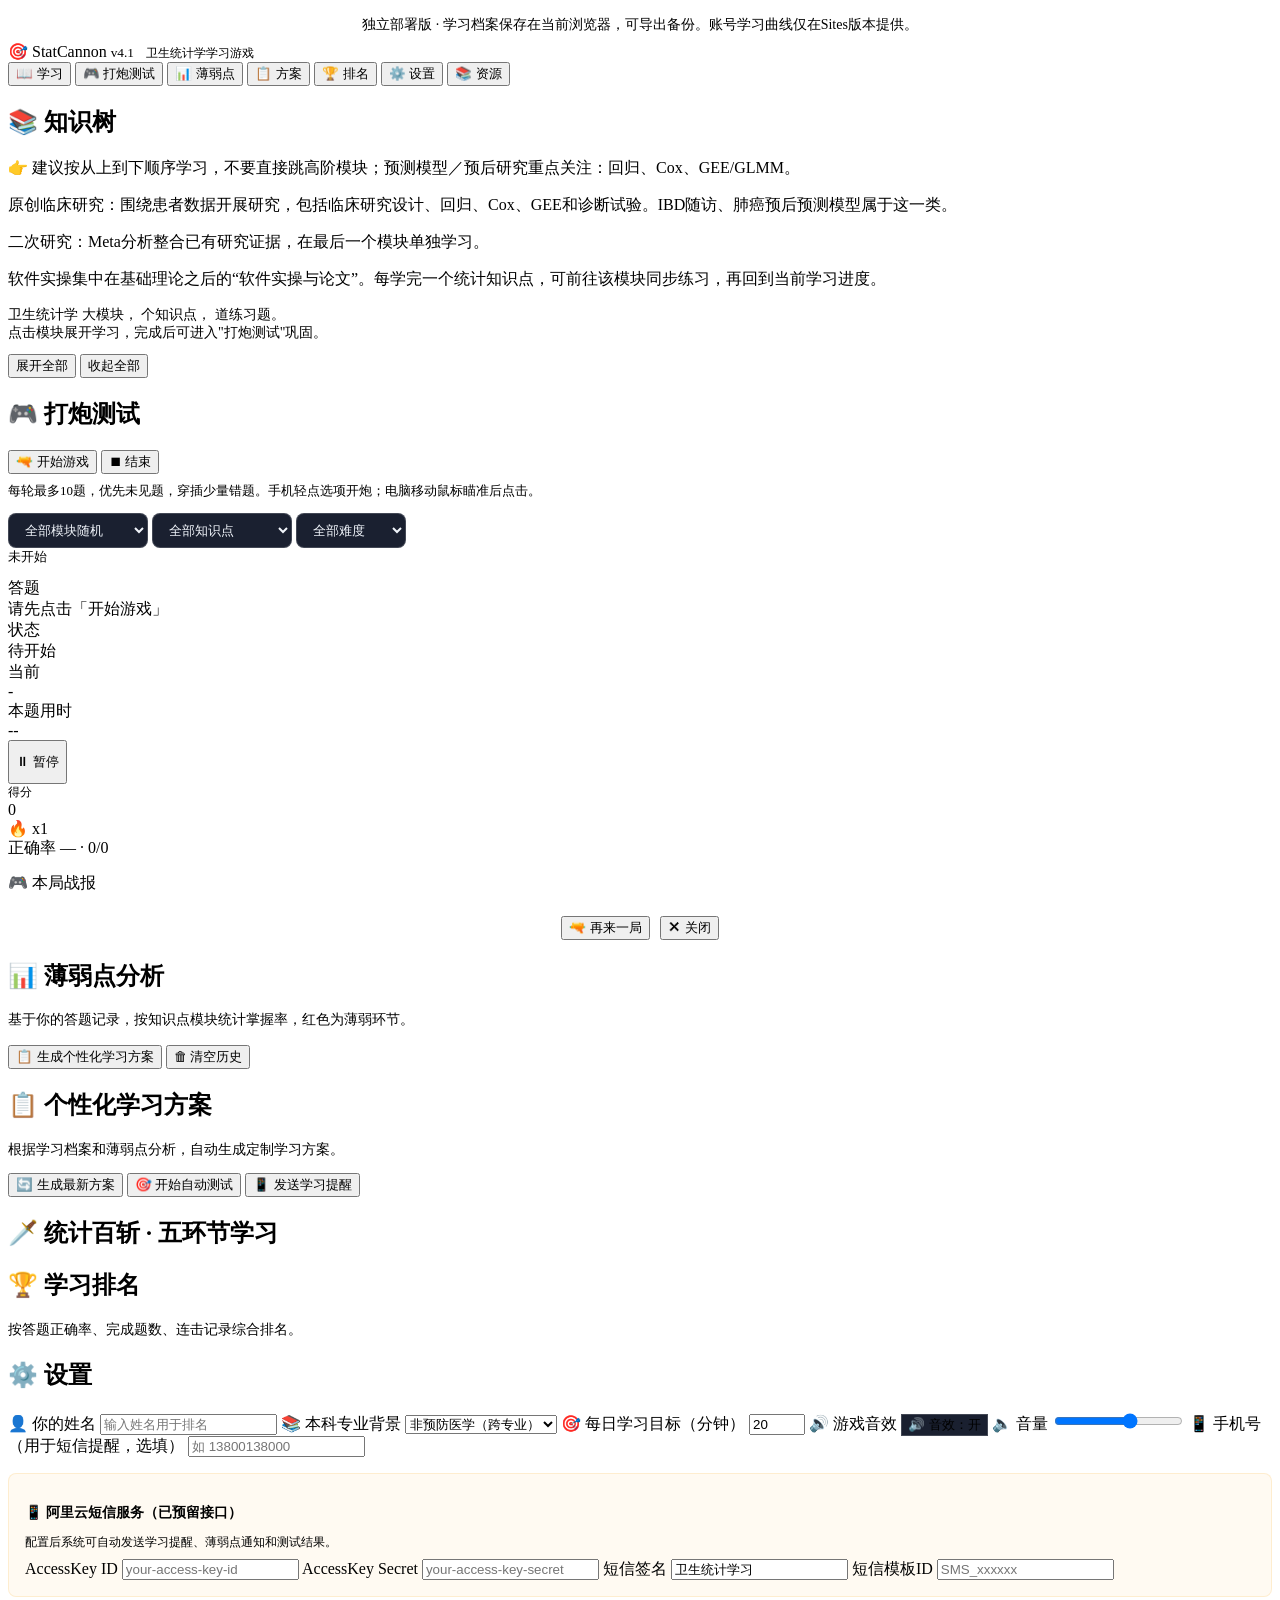
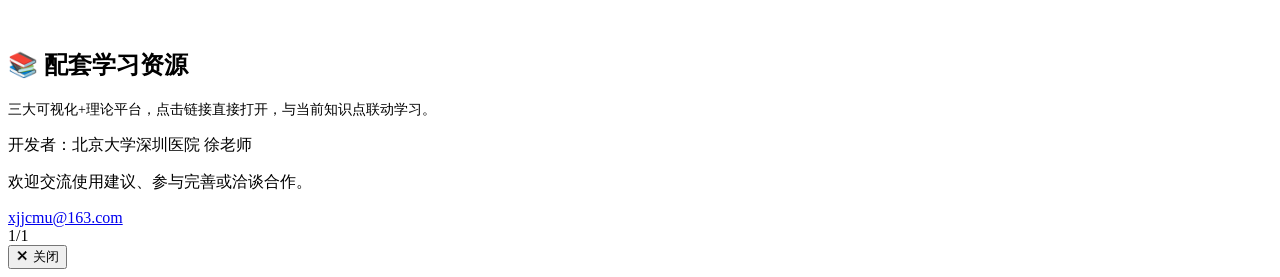
==== index.html @ 2beae31d "Add files via upload" ====
<!DOCTYPE html>
<html lang="zh-CN">
<head>
<meta charset="UTF-8">
<meta name="viewport" content="width=device-width, initial-scale=1.0, viewport-fit=cover">
<meta name="theme-color" content="#f1f5fa">
<meta name="description" content="StatCannon 统计大炮 — 卫生统计学学习游戏：打炮答题、统计百斩五环节学习、薄弱点分析、个性化学习方案">
<meta name="mobile-web-app-capable" content="yes">
<meta name="apple-mobile-web-app-capable" content="yes">
<meta name="apple-mobile-web-app-status-bar-style" content="default">
<meta name="apple-mobile-web-app-title" content="统计大炮">
<link rel="manifest" href="manifest.json">
<link rel="apple-touch-icon" href="icon-192.png">
<title>StatCannon 统计大炮 · 16学时研究生课堂</title>
<script src="knowledge.js"></script>
<script src="baizhan_data.js"></script>
<script src="baizhan_engine.js"></script>
<link rel="stylesheet" href="academy/legacy.css">
<link rel="stylesheet" href="academy/academy.css">
<link rel="stylesheet" href="academy/light.css">
<link rel="stylesheet" href="academy/textbook.css">
</head>
<body>
<div style="padding:8px 16px;text-align:center;font-size:14px">独立部署版 · 学习档案保存在当前浏览器，可导出备份。账号学习曲线仅在Sites版本提供。</div>

<!-- ===== 顶部导航 ===== -->
<div id="top-bar">
  <div class="logo">🎯 StatCannon <small>v4.1</small>
    <span style="font-size:12px;color:var(--dim);-webkit-text-fill-color:var(--dim);margin-left:8px">卫生统计学学习游戏</span>
  </div>
  <div id="top-nav">
    <button class="active" onclick="switchPage('learn')">📖 学习</button>
    <button onclick="switchPage('cannon')">🎮 打炮测试</button>
    <button onclick="switchPage('weakness')">📊 薄弱点</button>
    <button onclick="switchPage('plan')">📋 方案</button>
    <button onclick="switchPage('rank')">🏆 排名</button>
    <button onclick="switchPage('settings')">⚙️ 设置</button>
    <span id="review-badge" style="display:none;background:#ef4444;color:#fff;padding:2px 12px;border-radius:20px;font-size:12px;font-weight:700;cursor:pointer" onclick="startReviewMode()">📚 0</span>
    <button onclick="switchPage('resources')">📚 资源</button>
    
  </div>
</div>

<!-- ===== 主容器 ===== -->
<div id="main">

<!-- ==================== 学习页面 ==================== -->
<div id="page-learn" class="page active">
  <div class="card">
    <h2>📚 知识树</h2>
    <div class="learning-guide">
      <p>👉 建议按从上到下顺序学习，不要直接跳高阶模块；预测模型／预后研究重点关注：回归、Cox、GEE/GLMM。</p>
      <p>原创临床研究：围绕患者数据开展研究，包括临床研究设计、回归、Cox、GEE和诊断试验。IBD随访、肺癌预后预测模型属于这一类。</p>
      <p>二次研究：Meta分析整合已有研究证据，在最后一个模块单独学习。</p>
      <p>软件实操集中在基础理论之后的“软件实操与论文”。每学完一个统计知识点，可前往该模块同步练习，再回到当前学习进度。</p>
    </div>
    <p style="color:var(--dim);font-size:14px;margin-bottom:12px">
      卫生统计学 <strong id="total-modules"></strong> 大模块，<strong id="total-topics"></strong> 个知识点，<strong id="total-questions"></strong> 道练习题。<br><span id="question-bank-summary" style="font-size:14px"></span>
      点击模块展开学习，完成后可进入"打炮测试"巩固。
    </p>
    <div class="flex flex-wrap gap-4" style="margin-bottom:12px">
      <button class="btn btn-primary btn-sm" onclick="expandAllTopics()">展开全部</button>
      <button class="btn btn-dim btn-sm" onclick="collapseAllTopics()">收起全部</button>
      <span style="font-size:13px;color:var(--dim);margin-left:8px" id="overall-progress"></span>
    </div>
  </div>
  <div id="module-container" class="module-grid"></div>
</div>

<!-- ==================== 打炮测试页面 ==================== -->
<div id="page-cannon" class="page">
  <div class="card">
    <div class="flex" style="justify-content:space-between;flex-wrap:wrap;gap:8px">
      <h2>🎮 打炮测试</h2>
      <div class="flex gap-4">
        <button class="btn btn-success btn-sm" onclick="startCannonGame()">🔫 开始游戏</button>
        <button class="btn btn-dim btn-sm" onclick="endCannonGame()">⏹ 结束</button>
      </div>
    </div>
    <p style="color:var(--dim);font-size:13px;margin-top:8px">
      每轮最多10题，优先未见题，穿插少量错题。手机轻点选项开炮；电脑移动鼠标瞄准后点击。
    </p>
    <div id="cannon-controls" class="flex flex-wrap gap-4" style="margin:12px 0">
      <select id="cannon-module-select" style="background:#1a2030;border:1px solid rgba(255,255,255,0.18);border-radius:8px;padding:8px 12px;color:#f1f5fb;font-size:13px;flex:1;min-width:140px">
        <option value="all">全部模块随机</option>
      </select>
      <select id="cannon-topic-select" style="background:#1a2030;border:1px solid rgba(255,255,255,0.18);border-radius:8px;padding:8px 12px;color:#f1f5fb;font-size:13px;flex:1;min-width:140px">
        <option value="all">全部知识点</option>
      </select>
      <select id="cannon-difficulty" style="background:#1a2030;border:1px solid rgba(255,255,255,0.18);border-radius:8px;padding:8px 12px;color:#f1f5fb;font-size:13px;flex:1;min-width:110px">
        <option value="all">全部难度</option>
        <option value="weak">仅薄弱点</option>
      </select>
      <span id="game-remaining" style="font-size:13px;color:var(--dim);display:flex;align-items:center">未开始</span>
    </div>
  </div>

  <!-- 题目显示区：显眼位置，大字加粗 -->
  <div id="cannon-question">
    <div class="cq-tag" id="cq-tag">答题</div>
    <div class="cq-text" id="cq-text">请先点击「开始游戏」</div>
    <div class="cq-progress" id="cq-progress"></div>
  </div>

  <!-- 打炮场景 -->
  <div id="cannon-scene">
    <div class="ground"></div>
    <div class="ground-line"></div>
    <div class="haze"></div>
    <!-- 写实大炮（CSS 拼装） -->
    <div id="cannon-wrapper">
      <div id="cannon-barrel"></div>
      <div id="cannon-body"></div>
      <div id="cannon-wheel"></div>
    </div>
    <div id="cannon-muzzle-flash"></div>
    <div id="game-hud">
      <div class="info-item"><span class="label">状态</span><br><span class="val" id="hud-status">待开始</span></div>
      <div class="info-item"><span class="label">当前</span><br><span class="val" id="hud-current">-</span></div>
      <div class="info-item"><span class="label">本题用时</span><br><span class="val" id="qtimer">--</span></div>
      <button class="btn btn-dim btn-sm" id="pause-btn" onclick="togglePause()" style="height:44px">⏸ 暂停</button>
    </div>
    <div id="game-score">
      <div style="font-size:12px;color:var(--dim)">得分</div>
      <div class="score-num" id="score-display">0</div>
      <div class="combo" id="combo-display">🔥 x1</div>
      <div id="live-accuracy" aria-live="polite">正确率 — · 0/0</div>
    </div>
    <!-- 候选项动态生成 -->
    <div id="cannon-options"></div>
    <!-- 瞄准辅助线（从炮口指向鼠标） -->
    <div id="cannon-aim-line"></div>
    <!-- 答题结果 -->
    <div id="cannon-result">
      <div class="cr-head" id="cr-head"></div>
      <div class="cr-pts" id="cr-pts"></div>
      <div class="cr-explain" id="cr-explain"></div>
      <a id="cr-learn-link" class="btn btn-dim" hidden style="margin-top:12px" href="#legacy-learn">知识树</a>
      <div style="margin-top:14px">
        <button class="btn btn-primary" id="cr-next-btn" style="display:none">下一题 →</button>
      </div>
    </div>
    <!-- 本局战报 -->
    <div id="game-summary">
      <div class="gs-box">
        <div class="gs-title" id="gs-title">🎮 本局战报</div>
        <div class="gs-stats" id="gs-stats"></div>
        <div class="gs-badges" id="gs-badges"></div>
        <div style="margin-top:22px;display:flex;gap:10px;justify-content:center;flex-wrap:wrap">
          <button class="btn btn-primary" onclick="startCannonGame()">🔫 再来一局</button>
          <button class="btn btn-dim" onclick="closeGameSummary()">✕ 关闭</button>
        </div>
      </div>
    </div>
  </div>
</div>

<!-- ==================== 薄弱点页面 ==================== -->
<div id="page-weakness" class="page">
  <div class="card">
    <h2>📊 薄弱点分析</h2>
    <p style="color:var(--dim);font-size:14px">基于你的答题记录，按知识点模块统计掌握率，红色为薄弱环节。</p>
    <div id="weakness-chart"></div>
    <div style="margin-top:16px">
      <button class="btn btn-primary btn-sm" onclick="generateWeaknessPlan()">📋 生成个性化学习方案</button>
      <button class="btn btn-dim btn-sm" onclick="clearHistory()">🗑 清空历史</button>
    </div>
  </div>
  <div id="plan-output" style="display:none"></div>
</div>

<!-- ==================== 学习方案页面 ==================== -->
<div id="page-plan" class="page">
  <div class="card">
    <h2>📋 个性化学习方案</h2>
    <p style="color:var(--dim);font-size:14px">根据学习档案和薄弱点分析，自动生成定制学习方案。</p>
    <div id="plan-actions" class="flex flex-wrap gap-4" style="margin:12px 0">
      <button class="btn btn-primary" onclick="generateFullPlan()">🔄 生成最新方案</button>
      <button class="btn btn-success" onclick="startAutoTest()">🎯 开始自动测试</button>
      <button class="btn btn-dim" onclick="sendSMSReminder()">📱 发送学习提醒</button>
    </div>
    <div id="plan-output-full"></div>
  </div>
</div>

<!-- ==================== 统计百斩·5环节学习页面 ==================== -->
<div id="page-study" class="page">
  <div class="card">
    <div class="flex" style="justify-content:space-between;align-items:center;margin-bottom:12px">
      <h2>🗡️ 统计百斩 · 五环节学习</h2>
      <span style="font-size:12px;color:var(--dim)" id="study-tag"></span>
    </div>
    <div id="study-content"></div>
  </div>
</div>

<!-- ==================== 排名页面 ==================== -->
<div id="page-rank" class="page">
  <div class="card">
    <h2>🏆 学习排名</h2>
    <p style="color:var(--dim);font-size:14px">按答题正确率、完成题数、连击记录综合排名。</p>
    <div id="rank-content"></div>
  </div>
</div>

<!-- ==================== 设置页面 ==================== -->
<div id="page-settings" class="page">
  <div class="card">
    <h2>⚙️ 设置</h2>
    <div id="settings-form">
      <label>👤 你的姓名</label>
      <input type="text" id="set-name" placeholder="输入姓名用于排名" onchange="saveSettings()">
      <label>📚 本科专业背景</label>
      <select id="set-major" onchange="saveSettings()">
        <option value="non-medical">非预防医学（跨专业）</option>
        <option value="preventive">预防医学/公卫</option>
        <option value="clinical">临床医学</option>
        <option value="other">其他</option>
      </select>
      <label>🎯 每日学习目标（分钟）</label>
      <input type="number" id="set-daily" value="20" min="5" max="120" onchange="saveSettings()">
      <label>🔊 游戏音效</label>
      <button type="button" id="set-sfx-toggle" class="btn"
        style="width:auto;justify-content:flex-start;background:#1a2030;border:1px solid rgba(255,255,255,0.18);color:var(--text)"
        onclick="toggleSfxSetting()">🔊 音效：开</button>
      <label style="margin-top:12px">🔈 音量</label>
      <input type="range" id="set-sfx-volume" min="0" max="100" value="60" oninput="onSfxVolumeInput(this.value)">
      <label>📱 手机号（用于短信提醒，选填）</label>
      <input type="text" id="set-phone" placeholder="如 13800138000" onchange="saveSettings()">
      <div style="margin-top:16px;padding:16px;background:rgba(245,158,11,0.05);border-radius:8px;border:1px solid rgba(245,158,11,0.15)">
        <h3 style="font-size:14px;margin-bottom:8px;color:var(--accent)">📱 阿里云短信服务（已预留接口）</h3>
        <p style="font-size:12px;color:var(--dim);margin-bottom:8px">配置后系统可自动发送学习提醒、薄弱点通知和测试结果。</p>
        <label>AccessKey ID</label>
        <input type="text" id="set-sms-key" placeholder="your-access-key-id" onchange="saveSettings()">
        <label>AccessKey Secret</label>
        <input type="password" id="set-sms-secret" placeholder="your-access-key-secret" onchange="saveSettings()">
        <label>短信签名</label>
        <input type="text" id="set-sms-sign" value="卫生统计学习" onchange="saveSettings()">
        <label>短信模板ID</label>
        <input type="text" id="set-sms-template" placeholder="SMS_xxxxxx" onchange="saveSettings()">
      </div>
    </div>
  </div>
</div>

<!-- ==================== 资源页面（新增） ==================== -->
<div id="page-progress" class="page" style="padding:16px;max-width:1200px;width:100%;margin:auto"></div>
<div id="page-resources" class="page">
  <div class="card">
    <h2>📚 配套学习资源</h2>
    <p style="color:var(--dim);font-size:14px">三大可视化+理论平台，点击链接直接打开，与当前知识点联动学习。</p>
  </div>
  <div id="resources-container"></div>
</div>

</div>

<footer id="developer-footer">
  <p>开发者：北京大学深圳医院 徐老师</p>
  <p>欢迎交流使用建议、参与完善或洽谈合作。</p>
  <a href="mailto:xjjcmu@163.com">xjjcmu@163.com</a>
</footer>

<!-- ===== 题目弹窗（知识点测试/自动测试用） ===== -->
<div id="question-overlay">
  <div id="question-box">
    <div class="q-header">
      <span id="q-module-label"></span>
      <span id="q-progress" style="color:var(--dim)">1/1</span>
    </div>
    <div class="q-text" id="q-text"></div>
    <div class="q-options" id="q-options"></div>
    <div class="q-explain" id="q-explain"></div>
    <div class="q-nav">
      <button class="btn btn-dim" onclick="closeQuestion()">✕ 关闭</button>
      <button class="btn btn-primary" id="q-next-btn" style="display:none">下一题 →</button>
    </div>
  </div>
</div>

<script src="academy/extend.js"></script>
<script src="academy/question-bank.js"></script>
<script src="academy/practice-queue.js"></script>
<script src="academy/option-feedback-data.js"></script>
<script src="academy/option-feedback.js"></script>
<script src="academy/legacy.js"></script>
<script src="academy/content.js"></script>
<script src="academy/curriculum.js"></script>
<script src="academy/core.js"></script>

<script src="academy/textbook-engine.js"></script>
<script src="academy/textbook-ui.js"></script>
<script src="academy/app.js"></script>
<script src="academy/learning-loop.js"></script>
</body>
</html>
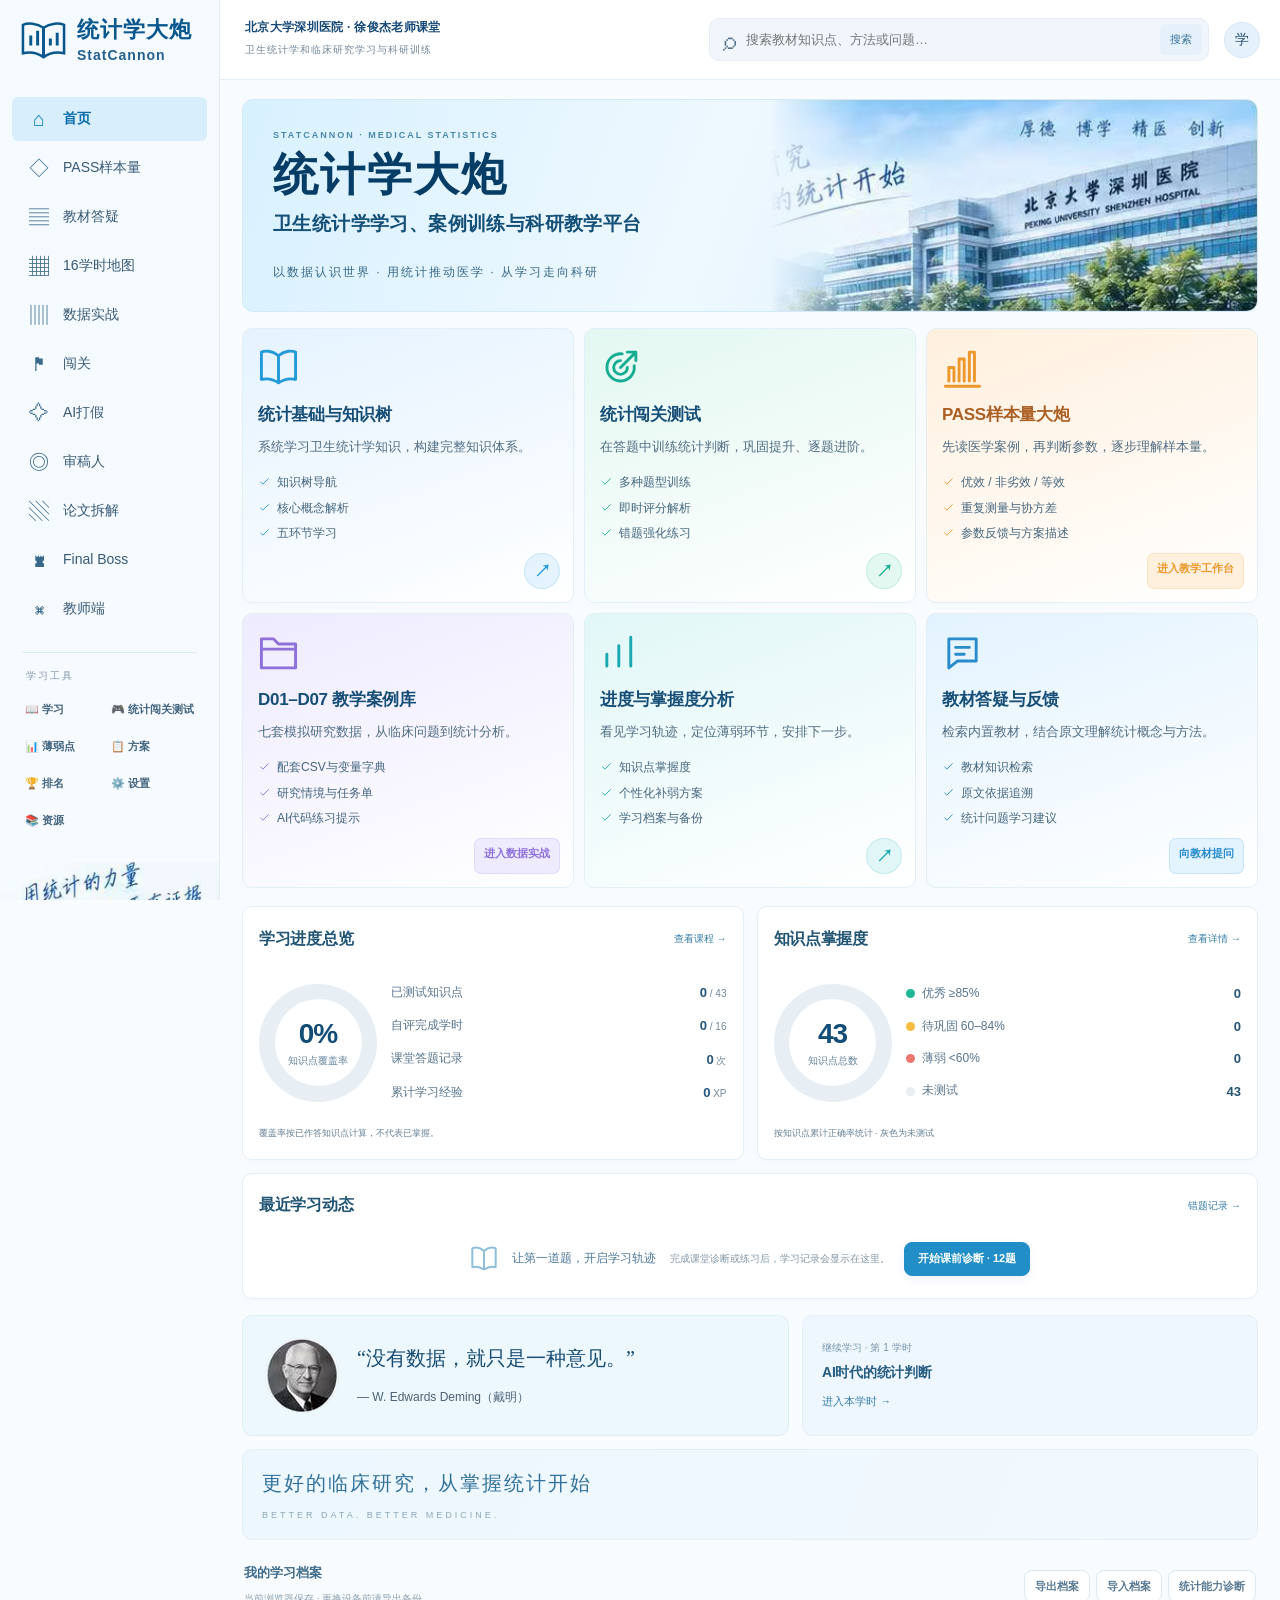
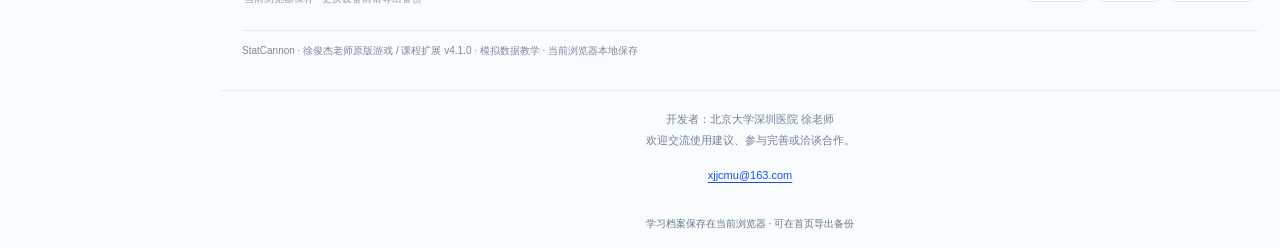
==== commit f4986f47: "Add case-driven PASS sample-size teaching with validated planning calculations" ====
--- a/index.html
+++ b/index.html
@@ -1,296 +1,301 @@
-<!DOCTYPE html>
-<html lang="zh-CN">
-<head>
-<meta charset="UTF-8">
-<meta name="viewport" content="width=device-width, initial-scale=1.0, viewport-fit=cover">
-<meta name="theme-color" content="#f1f5fa">
-<meta name="description" content="StatCannon 统计大炮 — 卫生统计学学习游戏：打炮答题、统计百斩五环节学习、薄弱点分析、个性化学习方案">
-<meta name="mobile-web-app-capable" content="yes">
-<meta name="apple-mobile-web-app-capable" content="yes">
-<meta name="apple-mobile-web-app-status-bar-style" content="default">
-<meta name="apple-mobile-web-app-title" content="统计大炮">
-<link rel="manifest" href="manifest.json">
-<link rel="apple-touch-icon" href="icon-192.png">
-<title>StatCannon 统计大炮 · 16学时研究生课堂</title>
-<script src="knowledge.js"></script>
-<script src="baizhan_data.js"></script>
-<script src="baizhan_engine.js"></script>
-<link rel="stylesheet" href="academy/legacy.css">
-<link rel="stylesheet" href="academy/academy.css">
-<link rel="stylesheet" href="academy/light.css">
-<link rel="stylesheet" href="academy/textbook.css">
-</head>
-<body>
-<div style="padding:8px 16px;text-align:center;font-size:14px">独立部署版 · 学习档案保存在当前浏览器，可导出备份。账号学习曲线仅在Sites版本提供。</div>
-
-<!-- ===== 顶部导航 ===== -->
-<div id="top-bar">
-  <div class="logo">🎯 StatCannon <small>v4.1</small>
-    <span style="font-size:12px;color:var(--dim);-webkit-text-fill-color:var(--dim);margin-left:8px">卫生统计学学习游戏</span>
-  </div>
-  <div id="top-nav">
-    <button class="active" onclick="switchPage('learn')">📖 学习</button>
-    <button onclick="switchPage('cannon')">🎮 打炮测试</button>
-    <button onclick="switchPage('weakness')">📊 薄弱点</button>
-    <button onclick="switchPage('plan')">📋 方案</button>
-    <button onclick="switchPage('rank')">🏆 排名</button>
-    <button onclick="switchPage('settings')">⚙️ 设置</button>
-    <span id="review-badge" style="display:none;background:#ef4444;color:#fff;padding:2px 12px;border-radius:20px;font-size:12px;font-weight:700;cursor:pointer" onclick="startReviewMode()">📚 0</span>
-    <button onclick="switchPage('resources')">📚 资源</button>
-    
-  </div>
-</div>
-
-<!-- ===== 主容器 ===== -->
-<div id="main">
-
-<!-- ==================== 学习页面 ==================== -->
-<div id="page-learn" class="page active">
-  <div class="card">
-    <h2>📚 知识树</h2>
-    <div class="learning-guide">
-      <p>👉 建议按从上到下顺序学习，不要直接跳高阶模块；预测模型／预后研究重点关注：回归、Cox、GEE/GLMM。</p>
-      <p>原创临床研究：围绕患者数据开展研究，包括临床研究设计、回归、Cox、GEE和诊断试验。IBD随访、肺癌预后预测模型属于这一类。</p>
-      <p>二次研究：Meta分析整合已有研究证据，在最后一个模块单独学习。</p>
-      <p>软件实操集中在基础理论之后的“软件实操与论文”。每学完一个统计知识点，可前往该模块同步练习，再回到当前学习进度。</p>
-    </div>
-    <p style="color:var(--dim);font-size:14px;margin-bottom:12px">
-      卫生统计学 <strong id="total-modules"></strong> 大模块，<strong id="total-topics"></strong> 个知识点，<strong id="total-questions"></strong> 道练习题。<br><span id="question-bank-summary" style="font-size:14px"></span>
-      点击模块展开学习，完成后可进入"打炮测试"巩固。
-    </p>
-    <div class="flex flex-wrap gap-4" style="margin-bottom:12px">
-      <button class="btn btn-primary btn-sm" onclick="expandAllTopics()">展开全部</button>
-      <button class="btn btn-dim btn-sm" onclick="collapseAllTopics()">收起全部</button>
-      <span style="font-size:13px;color:var(--dim);margin-left:8px" id="overall-progress"></span>
-    </div>
-  </div>
-  <div id="module-container" class="module-grid"></div>
-</div>
-
-<!-- ==================== 打炮测试页面 ==================== -->
-<div id="page-cannon" class="page">
-  <div class="card">
-    <div class="flex" style="justify-content:space-between;flex-wrap:wrap;gap:8px">
-      <h2>🎮 打炮测试</h2>
-      <div class="flex gap-4">
-        <button class="btn btn-success btn-sm" onclick="startCannonGame()">🔫 开始游戏</button>
-        <button class="btn btn-dim btn-sm" onclick="endCannonGame()">⏹ 结束</button>
-      </div>
-    </div>
-    <p style="color:var(--dim);font-size:13px;margin-top:8px">
-      每轮最多10题，优先未见题，穿插少量错题。手机轻点选项开炮；电脑移动鼠标瞄准后点击。
-    </p>
-    <div id="cannon-controls" class="flex flex-wrap gap-4" style="margin:12px 0">
-      <select id="cannon-module-select" style="background:#1a2030;border:1px solid rgba(255,255,255,0.18);border-radius:8px;padding:8px 12px;color:#f1f5fb;font-size:13px;flex:1;min-width:140px">
-        <option value="all">全部模块随机</option>
-      </select>
-      <select id="cannon-topic-select" style="background:#1a2030;border:1px solid rgba(255,255,255,0.18);border-radius:8px;padding:8px 12px;color:#f1f5fb;font-size:13px;flex:1;min-width:140px">
-        <option value="all">全部知识点</option>
-      </select>
-      <select id="cannon-difficulty" style="background:#1a2030;border:1px solid rgba(255,255,255,0.18);border-radius:8px;padding:8px 12px;color:#f1f5fb;font-size:13px;flex:1;min-width:110px">
-        <option value="all">全部难度</option>
-        <option value="weak">仅薄弱点</option>
-      </select>
-      <span id="game-remaining" style="font-size:13px;color:var(--dim);display:flex;align-items:center">未开始</span>
-    </div>
-  </div>
-
-  <!-- 题目显示区：显眼位置，大字加粗 -->
-  <div id="cannon-question">
-    <div class="cq-tag" id="cq-tag">答题</div>
-    <div class="cq-text" id="cq-text">请先点击「开始游戏」</div>
-    <div class="cq-progress" id="cq-progress"></div>
-  </div>
-
-  <!-- 打炮场景 -->
-  <div id="cannon-scene">
-    <div class="ground"></div>
-    <div class="ground-line"></div>
-    <div class="haze"></div>
-    <!-- 写实大炮（CSS 拼装） -->
-    <div id="cannon-wrapper">
-      <div id="cannon-barrel"></div>
-      <div id="cannon-body"></div>
-      <div id="cannon-wheel"></div>
-    </div>
-    <div id="cannon-muzzle-flash"></div>
-    <div id="game-hud">
-      <div class="info-item"><span class="label">状态</span><br><span class="val" id="hud-status">待开始</span></div>
-      <div class="info-item"><span class="label">当前</span><br><span class="val" id="hud-current">-</span></div>
-      <div class="info-item"><span class="label">本题用时</span><br><span class="val" id="qtimer">--</span></div>
-      <button class="btn btn-dim btn-sm" id="pause-btn" onclick="togglePause()" style="height:44px">⏸ 暂停</button>
-    </div>
-    <div id="game-score">
-      <div style="font-size:12px;color:var(--dim)">得分</div>
-      <div class="score-num" id="score-display">0</div>
-      <div class="combo" id="combo-display">🔥 x1</div>
-      <div id="live-accuracy" aria-live="polite">正确率 — · 0/0</div>
-    </div>
-    <!-- 候选项动态生成 -->
-    <div id="cannon-options"></div>
-    <!-- 瞄准辅助线（从炮口指向鼠标） -->
-    <div id="cannon-aim-line"></div>
-    <!-- 答题结果 -->
-    <div id="cannon-result">
-      <div class="cr-head" id="cr-head"></div>
-      <div class="cr-pts" id="cr-pts"></div>
-      <div class="cr-explain" id="cr-explain"></div>
-      <a id="cr-learn-link" class="btn btn-dim" hidden style="margin-top:12px" href="#legacy-learn">知识树</a>
-      <div style="margin-top:14px">
-        <button class="btn btn-primary" id="cr-next-btn" style="display:none">下一题 →</button>
-      </div>
-    </div>
-    <!-- 本局战报 -->
-    <div id="game-summary">
-      <div class="gs-box">
-        <div class="gs-title" id="gs-title">🎮 本局战报</div>
-        <div class="gs-stats" id="gs-stats"></div>
-        <div class="gs-badges" id="gs-badges"></div>
-        <div style="margin-top:22px;display:flex;gap:10px;justify-content:center;flex-wrap:wrap">
-          <button class="btn btn-primary" onclick="startCannonGame()">🔫 再来一局</button>
-          <button class="btn btn-dim" onclick="closeGameSummary()">✕ 关闭</button>
-        </div>
-      </div>
-    </div>
-  </div>
-</div>
-
-<!-- ==================== 薄弱点页面 ==================== -->
-<div id="page-weakness" class="page">
-  <div class="card">
-    <h2>📊 薄弱点分析</h2>
-    <p style="color:var(--dim);font-size:14px">基于你的答题记录，按知识点模块统计掌握率，红色为薄弱环节。</p>
-    <div id="weakness-chart"></div>
-    <div style="margin-top:16px">
-      <button class="btn btn-primary btn-sm" onclick="generateWeaknessPlan()">📋 生成个性化学习方案</button>
-      <button class="btn btn-dim btn-sm" onclick="clearHistory()">🗑 清空历史</button>
-    </div>
-  </div>
-  <div id="plan-output" style="display:none"></div>
-</div>
-
-<!-- ==================== 学习方案页面 ==================== -->
-<div id="page-plan" class="page">
-  <div class="card">
-    <h2>📋 个性化学习方案</h2>
-    <p style="color:var(--dim);font-size:14px">根据学习档案和薄弱点分析，自动生成定制学习方案。</p>
-    <div id="plan-actions" class="flex flex-wrap gap-4" style="margin:12px 0">
-      <button class="btn btn-primary" onclick="generateFullPlan()">🔄 生成最新方案</button>
-      <button class="btn btn-success" onclick="startAutoTest()">🎯 开始自动测试</button>
-      <button class="btn btn-dim" onclick="sendSMSReminder()">📱 发送学习提醒</button>
-    </div>
-    <div id="plan-output-full"></div>
-  </div>
-</div>
-
-<!-- ==================== 统计百斩·5环节学习页面 ==================== -->
-<div id="page-study" class="page">
-  <div class="card">
-    <div class="flex" style="justify-content:space-between;align-items:center;margin-bottom:12px">
-      <h2>🗡️ 统计百斩 · 五环节学习</h2>
-      <span style="font-size:12px;color:var(--dim)" id="study-tag"></span>
-    </div>
-    <div id="study-content"></div>
-  </div>
-</div>
-
-<!-- ==================== 排名页面 ==================== -->
-<div id="page-rank" class="page">
-  <div class="card">
-    <h2>🏆 学习排名</h2>
-    <p style="color:var(--dim);font-size:14px">按答题正确率、完成题数、连击记录综合排名。</p>
-    <div id="rank-content"></div>
-  </div>
-</div>
-
-<!-- ==================== 设置页面 ==================== -->
-<div id="page-settings" class="page">
-  <div class="card">
-    <h2>⚙️ 设置</h2>
-    <div id="settings-form">
-      <label>👤 你的姓名</label>
-      <input type="text" id="set-name" placeholder="输入姓名用于排名" onchange="saveSettings()">
-      <label>📚 本科专业背景</label>
-      <select id="set-major" onchange="saveSettings()">
-        <option value="non-medical">非预防医学（跨专业）</option>
-        <option value="preventive">预防医学/公卫</option>
-        <option value="clinical">临床医学</option>
-        <option value="other">其他</option>
-      </select>
-      <label>🎯 每日学习目标（分钟）</label>
-      <input type="number" id="set-daily" value="20" min="5" max="120" onchange="saveSettings()">
-      <label>🔊 游戏音效</label>
-      <button type="button" id="set-sfx-toggle" class="btn"
-        style="width:auto;justify-content:flex-start;background:#1a2030;border:1px solid rgba(255,255,255,0.18);color:var(--text)"
-        onclick="toggleSfxSetting()">🔊 音效：开</button>
-      <label style="margin-top:12px">🔈 音量</label>
-      <input type="range" id="set-sfx-volume" min="0" max="100" value="60" oninput="onSfxVolumeInput(this.value)">
-      <label>📱 手机号（用于短信提醒，选填）</label>
-      <input type="text" id="set-phone" placeholder="如 13800138000" onchange="saveSettings()">
-      <div style="margin-top:16px;padding:16px;background:rgba(245,158,11,0.05);border-radius:8px;border:1px solid rgba(245,158,11,0.15)">
-        <h3 style="font-size:14px;margin-bottom:8px;color:var(--accent)">📱 阿里云短信服务（已预留接口）</h3>
-        <p style="font-size:12px;color:var(--dim);margin-bottom:8px">配置后系统可自动发送学习提醒、薄弱点通知和测试结果。</p>
-        <label>AccessKey ID</label>
-        <input type="text" id="set-sms-key" placeholder="your-access-key-id" onchange="saveSettings()">
-        <label>AccessKey Secret</label>
-        <input type="password" id="set-sms-secret" placeholder="your-access-key-secret" onchange="saveSettings()">
-        <label>短信签名</label>
-        <input type="text" id="set-sms-sign" value="卫生统计学习" onchange="saveSettings()">
-        <label>短信模板ID</label>
-        <input type="text" id="set-sms-template" placeholder="SMS_xxxxxx" onchange="saveSettings()">
-      </div>
-    </div>
-  </div>
-</div>
-
-<!-- ==================== 资源页面（新增） ==================== -->
-<div id="page-progress" class="page" style="padding:16px;max-width:1200px;width:100%;margin:auto"></div>
-<div id="page-resources" class="page">
-  <div class="card">
-    <h2>📚 配套学习资源</h2>
-    <p style="color:var(--dim);font-size:14px">三大可视化+理论平台，点击链接直接打开，与当前知识点联动学习。</p>
-  </div>
-  <div id="resources-container"></div>
-</div>
-
-</div>
-
-<footer id="developer-footer">
-  <p>开发者：北京大学深圳医院 徐老师</p>
-  <p>欢迎交流使用建议、参与完善或洽谈合作。</p>
-  <a href="mailto:xjjcmu@163.com">xjjcmu@163.com</a>
-</footer>
-
-<!-- ===== 题目弹窗（知识点测试/自动测试用） ===== -->
-<div id="question-overlay">
-  <div id="question-box">
-    <div class="q-header">
-      <span id="q-module-label"></span>
-      <span id="q-progress" style="color:var(--dim)">1/1</span>
-    </div>
-    <div class="q-text" id="q-text"></div>
-    <div class="q-options" id="q-options"></div>
-    <div class="q-explain" id="q-explain"></div>
-    <div class="q-nav">
-      <button class="btn btn-dim" onclick="closeQuestion()">✕ 关闭</button>
-      <button class="btn btn-primary" id="q-next-btn" style="display:none">下一题 →</button>
-    </div>
-  </div>
-</div>
-
-<script src="academy/extend.js"></script>
-<script src="academy/question-bank.js"></script>
-<script src="academy/practice-queue.js"></script>
-<script src="academy/option-feedback-data.js"></script>
-<script src="academy/option-feedback.js"></script>
-<script src="academy/legacy.js"></script>
-<script src="academy/content.js"></script>
-<script src="academy/curriculum.js"></script>
-<script src="academy/core.js"></script>
-
-<script src="academy/textbook-engine.js"></script>
-<script src="academy/textbook-ui.js"></script>
-<script src="academy/app.js"></script>
-<script src="academy/learning-loop.js"></script>
-</body>
+<!DOCTYPE html>
+<html lang="zh-CN">
+<head>
+<meta charset="UTF-8">
+<meta name="viewport" content="width=device-width, initial-scale=1.0, viewport-fit=cover">
+<meta name="theme-color" content="#f2f9fd">
+<meta name="description" content="StatCannon 统计大炮 — 卫生统计学学习游戏：闯关答题、统计百斩五环节学习、薄弱点分析、个性化学习方案">
+<meta name="mobile-web-app-capable" content="yes">
+<meta name="apple-mobile-web-app-capable" content="yes">
+<meta name="apple-mobile-web-app-status-bar-style" content="default">
+<meta name="apple-mobile-web-app-title" content="统计大炮">
+<link rel="manifest" href="manifest.json">
+<link rel="apple-touch-icon" href="icon-192.png">
+<title>StatCannon 统计大炮 · 16学时研究生课堂</title>
+<script src="knowledge.js"></script>
+<script src="baizhan_data.js"></script>
+<script src="baizhan_engine.js"></script>
+<link rel="stylesheet" href="academy/legacy.css">
+<link rel="stylesheet" href="academy/academy.css">
+<link rel="stylesheet" href="academy/light.css">
+<link rel="stylesheet" href="academy/textbook.css">
+<link rel="stylesheet" href="academy/studio.css?v=20260918">
+<link rel="stylesheet" href="academy/medical.css?v=20260919-hospital-deming">
+<link rel="stylesheet" href="academy/pass/pass.css?v=20260919-pass2">
+</head>
+<body>
+<a class="sc-skip" href="#main">跳到主要内容</a>
+<div class="sc-notice">学习档案保存在当前浏览器 · 可在首页导出备份</div>
+
+<!-- ===== 顶部导航 ===== -->
+<div id="top-bar">
+  <a class="logo" href="student/" aria-label="统计学大炮首页"><span class="sc-book-logo"><svg viewBox="0 0 48 48" fill="none" aria-hidden="true"><path d="M24 11C17 6 8 6 3 8v29c8-2 14-1 21 4 7-5 13-6 21-4V8c-5-2-14-2-21 3Z" stroke="currentColor" stroke-width="2.6"/><path d="M24 11v30M11 29V19m7 10V14m13 15V22m7 7V16" stroke="currentColor" stroke-width="3"/></svg></span><span class="sc-brand">统计学大炮<small>StatCannon</small></span></a><div class="sc-institution"><strong>北京大学深圳医院 · 徐俊杰老师课堂</strong><span>卫生统计学和临床研究学习与科研训练</span></div><form class="sc-search" action="textbook/" method="get"><label for="sc-search-input" class="sc-sr">搜索教材知识</label><span aria-hidden="true">⌕</span><input id="sc-search-input" name="q" placeholder="搜索教材知识点、方法或问题…" required><button type="submit" aria-label="搜索教材">搜索</button></form><a class="sc-profile" href="student/" title="学习档案保存在当前浏览器"><span aria-hidden="true">学</span><div><strong>我的学习空间</strong><small>本机学习档案</small></div></a>
+  <div id="top-nav">
+    <button class="active" onclick="switchPage('learn')">📖 学习</button>
+    <button onclick="switchPage('cannon')">🎮 统计闯关测试</button>
+    <button onclick="switchPage('weakness')">📊 薄弱点</button>
+    <button onclick="switchPage('plan')">📋 方案</button>
+    <button onclick="switchPage('rank')">🏆 排名</button>
+    <button onclick="switchPage('settings')">⚙️ 设置</button>
+    <span id="review-badge" style="display:none;background:#ef4444;color:#fff;padding:2px 12px;border-radius:20px;font-size:12px;font-weight:700;cursor:pointer" onclick="startReviewMode()">📚 0</span>
+    <button onclick="switchPage('resources')">📚 资源</button>
+    
+  </div>
+</div>
+
+<!-- ===== 主容器 ===== -->
+<div id="main">
+
+<!-- ==================== 学习页面 ==================== -->
+<div id="page-learn" class="page active">
+  <div class="card">
+    <h2>📚 知识树</h2>
+    <div class="learning-guide">
+      <p>👉 建议按从上到下顺序学习，不要直接跳高阶模块；预测模型／预后研究重点关注：回归、Cox、GEE/GLMM。</p>
+      <p>原创临床研究：围绕患者数据开展研究，包括临床研究设计、回归、Cox、GEE和诊断试验。IBD随访、肺癌预后预测模型属于这一类。</p>
+      <p>二次研究：Meta分析整合已有研究证据，在最后一个模块单独学习。</p>
+      <p>软件实操集中在基础理论之后的“软件实操与论文”。每学完一个统计知识点，可前往该模块同步练习，再回到当前学习进度。</p>
+    </div>
+    <p style="color:var(--dim);font-size:14px;margin-bottom:12px">
+      卫生统计学 <strong id="total-modules"></strong> 大模块，<strong id="total-topics"></strong> 个知识点，<strong id="total-questions"></strong> 道练习题。<br><span id="question-bank-summary" style="font-size:14px"></span>
+      点击模块展开学习，完成后可进入"统计闯关测试"巩固。
+    </p>
+    <div class="flex flex-wrap gap-4" style="margin-bottom:12px">
+      <button class="btn btn-primary btn-sm" onclick="expandAllTopics()">展开全部</button>
+      <button class="btn btn-dim btn-sm" onclick="collapseAllTopics()">收起全部</button>
+      <span style="font-size:13px;color:var(--dim);margin-left:8px" id="overall-progress"></span>
+    </div>
+  </div>
+  <div id="module-container" class="module-grid"></div>
+</div>
+
+<!-- ==================== 统计闯关测试页面 ==================== -->
+<div id="page-cannon" class="page">
+  <div class="card">
+    <div class="flex" style="justify-content:space-between;flex-wrap:wrap;gap:8px">
+      <h2>🎮 统计闯关测试</h2>
+      <div class="flex gap-4">
+        <button class="btn btn-success btn-sm" onclick="startCannonGame()">🔫 开始游戏</button>
+        <button class="btn btn-dim btn-sm" onclick="endCannonGame()">⏹ 结束</button>
+      </div>
+    </div>
+    <p style="color:var(--dim);font-size:13px;margin-top:8px">
+      每轮最多10题，优先未见题，穿插少量错题。手机轻点选项开炮；电脑移动鼠标瞄准后点击。
+    </p>
+    <div id="cannon-controls" class="flex flex-wrap gap-4" style="margin:12px 0">
+      <select id="cannon-module-select" style="background:#1a2030;border:1px solid rgba(255,255,255,0.18);border-radius:8px;padding:8px 12px;color:#f1f5fb;font-size:13px;flex:1;min-width:140px">
+        <option value="all">全部模块随机</option>
+      </select>
+      <select id="cannon-topic-select" style="background:#1a2030;border:1px solid rgba(255,255,255,0.18);border-radius:8px;padding:8px 12px;color:#f1f5fb;font-size:13px;flex:1;min-width:140px">
+        <option value="all">全部知识点</option>
+      </select>
+      <select id="cannon-difficulty" style="background:#1a2030;border:1px solid rgba(255,255,255,0.18);border-radius:8px;padding:8px 12px;color:#f1f5fb;font-size:13px;flex:1;min-width:110px">
+        <option value="all">全部难度</option>
+        <option value="weak">仅薄弱点</option>
+      </select>
+      <span id="game-remaining" style="font-size:13px;color:var(--dim);display:flex;align-items:center">未开始</span>
+    </div>
+  </div>
+
+  <!-- 题目显示区：显眼位置，大字加粗 -->
+  <div id="cannon-question">
+    <div class="cq-tag" id="cq-tag">答题</div>
+    <div class="cq-text" id="cq-text">请先点击「开始游戏」</div>
+    <div class="cq-progress" id="cq-progress"></div>
+  </div>
+
+  <!-- 打炮场景 -->
+  <div id="cannon-scene">
+    <div class="ground"></div>
+    <div class="ground-line"></div>
+    <div class="haze"></div>
+    <!-- 写实大炮（CSS 拼装） -->
+    <div id="cannon-wrapper">
+      <div id="cannon-barrel"></div>
+      <div id="cannon-body"></div>
+      <div id="cannon-wheel"></div>
+    </div>
+    <div id="cannon-muzzle-flash"></div>
+    <div id="game-hud">
+      <div class="info-item"><span class="label">状态</span><br><span class="val" id="hud-status">待开始</span></div>
+      <div class="info-item"><span class="label">当前</span><br><span class="val" id="hud-current">-</span></div>
+      <div class="info-item"><span class="label">本题用时</span><br><span class="val" id="qtimer">--</span></div>
+      <button class="btn btn-dim btn-sm" id="pause-btn" onclick="togglePause()" style="height:44px">⏸ 暂停</button>
+    </div>
+    <div id="game-score">
+      <div style="font-size:12px;color:var(--dim)">得分</div>
+      <div class="score-num" id="score-display">0</div>
+      <div class="combo" id="combo-display">🔥 x1</div>
+      <div id="live-accuracy" aria-live="polite">正确率 — · 0/0</div>
+    </div>
+    <!-- 候选项动态生成 -->
+    <div id="cannon-options"></div>
+    <!-- 瞄准辅助线（从炮口指向鼠标） -->
+    <div id="cannon-aim-line"></div>
+    <!-- 答题结果 -->
+    <div id="cannon-result">
+      <div class="cr-head" id="cr-head"></div>
+      <div class="cr-pts" id="cr-pts"></div>
+      <div class="cr-explain" id="cr-explain"></div>
+      <a id="cr-learn-link" class="btn btn-dim" hidden style="margin-top:12px" href="#legacy-learn">知识树</a>
+      <div style="margin-top:14px">
+        <button class="btn btn-primary" id="cr-next-btn" style="display:none">下一题 →</button>
+      </div>
+    </div>
+    <!-- 本局战报 -->
+    <div id="game-summary">
+      <div class="gs-box">
+        <div class="gs-title" id="gs-title">🎮 本局战报</div>
+        <div class="gs-stats" id="gs-stats"></div>
+        <div class="gs-badges" id="gs-badges"></div>
+        <div style="margin-top:22px;display:flex;gap:10px;justify-content:center;flex-wrap:wrap">
+          <button class="btn btn-primary" onclick="startCannonGame()">🔫 再来一局</button>
+          <button class="btn btn-dim" onclick="closeGameSummary()">✕ 关闭</button>
+        </div>
+      </div>
+    </div>
+  </div>
+</div>
+
+<!-- ==================== 薄弱点页面 ==================== -->
+<div id="page-weakness" class="page">
+  <div class="card">
+    <h2>📊 薄弱点分析</h2>
+    <p style="color:var(--dim);font-size:14px">基于你的答题记录，按知识点模块统计掌握率，红色为薄弱环节。</p>
+    <div id="weakness-chart"></div>
+    <div style="margin-top:16px">
+      <button class="btn btn-primary btn-sm" onclick="generateWeaknessPlan()">📋 生成个性化学习方案</button>
+      <button class="btn btn-dim btn-sm" onclick="clearHistory()">🗑 清空历史</button>
+    </div>
+  </div>
+  <div id="plan-output" style="display:none"></div>
+</div>
+
+<!-- ==================== 学习方案页面 ==================== -->
+<div id="page-plan" class="page">
+  <div class="card">
+    <h2>📋 个性化学习方案</h2>
+    <p style="color:var(--dim);font-size:14px">根据学习档案和薄弱点分析，自动生成定制学习方案。</p>
+    <div id="plan-actions" class="flex flex-wrap gap-4" style="margin:12px 0">
+      <button class="btn btn-primary" onclick="generateFullPlan()">🔄 生成最新方案</button>
+      <button class="btn btn-success" onclick="startAutoTest()">🎯 开始自动测试</button>
+      <button class="btn btn-dim" onclick="sendSMSReminder()">📱 发送学习提醒</button>
+    </div>
+    <div id="plan-output-full"></div>
+  </div>
+</div>
+
+<!-- ==================== 统计百斩·5环节学习页面 ==================== -->
+<div id="page-study" class="page">
+  <div class="card">
+    <div class="flex" style="justify-content:space-between;align-items:center;margin-bottom:12px">
+      <h2>🗡️ 统计百斩 · 五环节学习</h2>
+      <span style="font-size:12px;color:var(--dim)" id="study-tag"></span>
+    </div>
+    <div id="study-content"></div>
+  </div>
+</div>
+
+<!-- ==================== 排名页面 ==================== -->
+<div id="page-rank" class="page">
+  <div class="card">
+    <h2>🏆 学习排名</h2>
+    <p style="color:var(--dim);font-size:14px">按答题正确率、完成题数、连击记录综合排名。</p>
+    <div id="rank-content"></div>
+  </div>
+</div>
+
+<!-- ==================== 设置页面 ==================== -->
+<div id="page-settings" class="page">
+  <div class="card">
+    <h2>⚙️ 设置</h2>
+    <div id="settings-form">
+      <label>👤 你的姓名</label>
+      <input type="text" id="set-name" placeholder="输入姓名用于排名" onchange="saveSettings()">
+      <label>📚 本科专业背景</label>
+      <select id="set-major" onchange="saveSettings()">
+        <option value="non-medical">非预防医学（跨专业）</option>
+        <option value="preventive">预防医学/公卫</option>
+        <option value="clinical">临床医学</option>
+        <option value="other">其他</option>
+      </select>
+      <label>🎯 每日学习目标（分钟）</label>
+      <input type="number" id="set-daily" value="20" min="5" max="120" onchange="saveSettings()">
+      <label>🔊 游戏音效</label>
+      <button type="button" id="set-sfx-toggle" class="btn"
+        style="width:auto;justify-content:flex-start;background:#1a2030;border:1px solid rgba(255,255,255,0.18);color:var(--text)"
+        onclick="toggleSfxSetting()">🔊 音效：开</button>
+      <label style="margin-top:12px">🔈 音量</label>
+      <input type="range" id="set-sfx-volume" min="0" max="100" value="60" oninput="onSfxVolumeInput(this.value)">
+      <label>📱 手机号（用于短信提醒，选填）</label>
+      <input type="text" id="set-phone" placeholder="如 13800138000" onchange="saveSettings()">
+      <div style="margin-top:16px;padding:16px;background:rgba(245,158,11,0.05);border-radius:8px;border:1px solid rgba(245,158,11,0.15)">
+        <h3 style="font-size:14px;margin-bottom:8px;color:var(--accent)">📱 阿里云短信服务（已预留接口）</h3>
+        <p style="font-size:12px;color:var(--dim);margin-bottom:8px">配置后系统可自动发送学习提醒、薄弱点通知和测试结果。</p>
+        <label>AccessKey ID</label>
+        <input type="text" id="set-sms-key" placeholder="your-access-key-id" onchange="saveSettings()">
+        <label>AccessKey Secret</label>
+        <input type="password" id="set-sms-secret" placeholder="your-access-key-secret" onchange="saveSettings()">
+        <label>短信签名</label>
+        <input type="text" id="set-sms-sign" value="卫生统计学习" onchange="saveSettings()">
+        <label>短信模板ID</label>
+        <input type="text" id="set-sms-template" placeholder="SMS_xxxxxx" onchange="saveSettings()">
+      </div>
+    </div>
+  </div>
+</div>
+
+<!-- ==================== 资源页面（新增） ==================== -->
+<div id="page-progress" class="page" style="padding:16px;max-width:1200px;width:100%;margin:auto"></div>
+<div id="page-resources" class="page">
+  <div class="card">
+    <h2>📚 配套学习资源</h2>
+    <p style="color:var(--dim);font-size:14px">三大可视化+理论平台，点击链接直接打开，与当前知识点联动学习。</p>
+  </div>
+  <div id="resources-container"></div>
+</div>
+
+</div>
+
+<footer id="developer-footer">
+  <p>开发者：北京大学深圳医院 徐老师</p>
+  <p>欢迎交流使用建议、参与完善或洽谈合作。</p>
+  <a href="mailto:xjjcmu@163.com">xjjcmu@163.com</a>
+</footer>
+
+<!-- ===== 题目弹窗（知识点测试/自动测试用） ===== -->
+<div id="question-overlay">
+  <div id="question-box">
+    <div class="q-header">
+      <span id="q-module-label"></span>
+      <span id="q-progress" style="color:var(--dim)">1/1</span>
+    </div>
+    <div class="q-text" id="q-text"></div>
+    <div class="q-options" id="q-options"></div>
+    <div class="q-explain" id="q-explain"></div>
+    <div class="q-nav">
+      <button class="btn btn-dim" onclick="closeQuestion()">✕ 关闭</button>
+      <button class="btn btn-primary" id="q-next-btn" style="display:none">下一题 →</button>
+    </div>
+  </div>
+</div>
+
+<script src="academy/extend.js"></script>
+<script src="academy/question-bank.js"></script>
+<script src="academy/practice-queue.js"></script>
+<script src="academy/option-feedback-data.js"></script>
+<script src="academy/option-feedback.js"></script>
+<script src="academy/legacy.js?v=20260919-rename"></script>
+<script src="academy/content.js"></script>
+<script src="academy/curriculum.js"></script>
+<script src="academy/core.js"></script>
+
+<script src="academy/textbook-engine.js"></script>
+<script src="academy/textbook-ui.js"></script>
+<script src="academy/pass/engine.js?v=20260919-pass2"></script>
+<script src="academy/pass/content.js?v=20260919-pass2"></script>
+<script src="academy/pass/ui.js?v=20260919-pass2"></script>
+<script src="academy/app.js?v=20260919-pass2"></script>
+<script src="academy/learning-loop.js"></script>
+</body>
 </html>
--- a/academy/legacy.css
+++ b/academy/legacy.css
@@ -0,0 +1,262 @@
+
+/* ========== 全局 ========== */
+*{margin:0;padding:0;box-sizing:border-box;font-family:'Segoe UI','PingFang SC','Microsoft YaHei',sans-serif}
+:root{--bg:#0a0e1a;--card:#111827;--accent:#fbbf24;--accent2:#ef4444;--text:#f8fafc;--dim:#9aa8bd;--success:#22c55e;--danger:#ef4444;--warn:#f59e0b;--radius:12px;--shadow:0 4px 24px rgba(0,0,0,0.4)}
+body{background:var(--bg);color:var(--text);min-height:100vh;display:flex;flex-direction:column}
+a{color:var(--accent);text-decoration:none}
+/* ========== 顶部导航 ========== */
+#top-bar{background:linear-gradient(135deg,#1a1f2e,#0f1420);padding:12px 20px;display:flex;align-items:center;justify-content:space-between;border-bottom:2px solid var(--accent);position:sticky;top:0;z-index:100}
+#top-bar .logo{font-size:24px;font-weight:800;background:linear-gradient(135deg,#f59e0b,#ef4444);-webkit-background-clip:text;-webkit-text-fill-color:transparent;display:flex;align-items:center;gap:8px}
+#top-bar .logo small{font-size:12px;background:var(--accent);color:#000;padding:2px 8px;border-radius:20px;-webkit-text-fill-color:#000}
+#top-nav{display:flex;gap:4px;flex-wrap:wrap}
+#top-nav button{padding:8px 16px;border:none;border-radius:8px;cursor:pointer;font-size:13px;font-weight:600;transition:all .2s;background:transparent;color:var(--dim)}
+#top-nav button:hover{color:var(--text);background:rgba(255,255,255,0.08)}
+#top-nav button.active{background:var(--accent);color:#000;box-shadow:0 0 20px rgba(245,158,11,0.3)}
+/* ========== 主容器 ========== */
+#main{padding:20px;flex:1;max-width:1200px;margin:0 auto;width:100%}
+.page{display:none;animation:fadeIn .3s}
+.page.active{display:block}
+@keyframes fadeIn{from{opacity:0;transform:translateY(10px)}to{opacity:1;transform:translateY(0)}}
+/* ========== 卡片 ========== */
+.card{background:#151b2a;border-radius:var(--radius);padding:20px;margin-bottom:16px;box-shadow:var(--shadow);border:1px solid rgba(255,255,255,0.08)}
+.card h2{font-size:20px;margin-bottom:12px;display:flex;align-items:center;gap:8px;color:#ffffff}
+.card h3{font-size:16px;margin-bottom:8px;color:var(--accent)}
+/* ========== 模块网格 ========== */
+.module-grid{display:grid;grid-template-columns:repeat(auto-fill,minmax(280px,1fr));gap:12px;margin:16px 0}
+.module-card{background:#1a1f2e;border:1px solid rgba(255,255,255,0.08);border-radius:var(--radius);padding:16px;cursor:pointer;transition:all .2s;position:relative;overflow:hidden}
+.module-card:hover{border-color:var(--accent);transform:translateY(-2px);box-shadow:0 8px 32px rgba(245,158,11,0.15)}
+.module-card .icon{font-size:36px;margin-bottom:8px}
+.module-card h3{font-size:16px;color:#ffffff;margin-bottom:4px}
+.module-card p{font-size:13px;color:#b0bed5}
+.module-card .progress{height:4px;background:rgba(255,255,255,0.1);border-radius:2px;margin-top:12px;overflow:hidden}
+.module-card .progress-fill{height:100%;background:linear-gradient(90deg,var(--accent),var(--success));border-radius:2px;transition:width .5s}
+.module-card .mastery{position:absolute;top:12px;right:12px;font-size:12px;padding:2px 8px;border-radius:12px;font-weight:600}
+.mastery-mastered{background:rgba(34,197,94,0.2);color:var(--success)}
+.mastery-learning{background:rgba(245,158,11,0.2);color:var(--accent)}
+.mastery-new{background:rgba(154,168,189,0.2);color:#b0bed5}
+/* ========== 知识点卡片 ========== */
+.topic-card{background:#1a1f2e;border:1px solid rgba(255,255,255,0.08);border-radius:var(--radius);padding:16px;margin-bottom:12px;transition:all .2s}
+.topic-card:hover{border-color:rgba(245,158,11,0.3)}
+.topic-card .topic-header{display:flex;justify-content:space-between;align-items:center;cursor:pointer}
+.topic-card .topic-name{font-size:16px;font-weight:600;color:#ffffff}
+.topic-card .topic-status{font-size:12px;padding:2px 10px;border-radius:12px}
+.topic-card .topic-summary{font-size:13px;color:#b0bed5;margin-top:6px;line-height:1.5}
+.topic-card .topic-body{display:none;margin-top:12px;border-top:1px solid rgba(255,255,255,0.08);padding-top:12px}
+.topic-card .topic-body.open{display:block}
+/* 要点列表 */
+.point-list{list-style:none;margin:8px 0}
+.point-list li{position:relative;padding:4px 0 4px 20px;font-size:14px;color:#f1f5fb;line-height:1.5}
+.point-list li::before{content:'▸';position:absolute;left:0;color:var(--accent)}
+/* 关键词标签 */
+.keyword-tags{display:flex;flex-wrap:wrap;gap:6px;margin:8px 0}
+.keyword-tags span{background:#2a2f3e;color:#fbbf24;padding:2px 10px;border-radius:12px;font-size:11px;font-weight:600;border:1px solid rgba(245,158,11,0.25)}
+/* ========== 学习按钮 ========== */
+.btn{display:inline-flex;align-items:center;gap:6px;padding:8px 20px;border:none;border-radius:8px;cursor:pointer;font-size:14px;font-weight:600;transition:all .2s}
+.btn-primary{background:var(--accent);color:#000}
+.btn-primary:hover{transform:translateY(-1px);box-shadow:0 4px 16px rgba(245,158,11,0.3)}
+.btn-success{background:var(--success);color:#000}
+.btn-danger{background:var(--danger);color:#fff}
+.btn-dim{background:#2a2f3e;color:#f1f5fb}
+.btn-dim:hover{background:#333a4c}
+.btn-sm{padding:4px 12px;font-size:12px}
+.btn-block{display:flex;width:100%;justify-content:center}
+
+/* ========== 打炮题目区（显眼位置，大字加粗） ========== */
+#cannon-question{display:none;background:linear-gradient(135deg,#1e2433,#151a28);border:2px solid rgba(245,158,11,0.45);border-radius:14px;padding:22px 26px;margin-bottom:16px;box-shadow:0 4px 28px rgba(245,158,11,0.12);position:relative}
+#cannon-question .cq-tag{font-size:12px;font-weight:700;color:var(--accent);margin-bottom:8px;letter-spacing:1px;text-transform:uppercase}
+#cannon-question .cq-text{font-size:24px;font-weight:900;color:#ffffff;line-height:1.6;letter-spacing:0.5px;text-shadow:0 2px 8px rgba(0,0,0,0.5)}
+#cannon-question .cq-progress{position:absolute;top:14px;right:20px;font-size:12px;color:var(--dim);font-weight:600}
+
+/* ========== 打炮场景（百词斩升级版） ========== */
+#cannon-scene{position:relative;width:100%;height:520px;background:linear-gradient(180deg,#0d1520 0%,#162033 30%,#1e2d45 55%,#2a1a0a 100%);border-radius:var(--radius);overflow:hidden;cursor:crosshair;user-select:none}
+#cannon-scene .ground{position:absolute;bottom:0;left:0;right:0;height:120px;background:linear-gradient(180deg,transparent 0%,rgba(30,20,8,0.6) 20%,rgba(25,18,10,0.9) 60%,#1a1208 100%)}
+#cannon-scene .ground-line{position:absolute;bottom:85px;left:0;right:0;height:1px;background:linear-gradient(90deg,transparent 5%,rgba(245,158,11,0.15) 30%,rgba(245,158,11,0.25) 50%,rgba(245,158,11,0.15) 70%,transparent 95%);z-index:3}
+#cannon-scene .haze{position:absolute;bottom:60px;left:0;right:0;height:40px;background:radial-gradient(ellipse at 50% 100%,rgba(200,160,80,0.06),transparent 70%);z-index:2;pointer-events:none}
+
+/* ========== 大炮（SVG 风格，百词斩写实风） ========== */
+#cannon-wrapper{position:absolute;bottom:70px;left:50px;width:120px;height:90px;z-index:12;transform-origin:60px 70px;transition:transform .08s linear;pointer-events:none;filter:drop-shadow(0 6px 16px rgba(0,0,0,0.5))}
+#cannon-body{position:absolute;bottom:0;left:15px;width:80px;height:55px;background:linear-gradient(180deg,#4a4a5a,#2a2a3a);border-radius:6px 6px 14px 14px;border:1px solid #5a5a6a;z-index:1}
+#cannon-body::before{content:'';position:absolute;top:-12px;left:10px;width:60px;height:16px;background:linear-gradient(180deg,#5a5a6a,#3a3a4a);border-radius:8px 8px 0 0;border:1px solid #6a6a7a}
+#cannon-body::after{content:'';position:absolute;top:8px;left:-8px;width:10px;height:24px;background:linear-gradient(180deg,#3a3a4a,#2a2a3a);border-radius:5px 0 0 5px;border:1px solid #5a5a6a}
+#cannon-wheel{position:absolute;bottom:-8px;left:50%;transform:translateX(-50%);width:48px;height:48px;border-radius:50%;background:radial-gradient(circle at 40% 35%,#5a5a5a,#2a2a2a);border:3px solid #3a3a3a;z-index:2;box-shadow:0 2px 8px rgba(0,0,0,0.5)}
+#cannon-wheel::before{content:'';position:absolute;top:50%;left:50%;transform:translate(-50%,-50%);width:14px;height:14px;border-radius:50%;background:radial-gradient(circle,#7a7a7a,#4a4a4a);border:2px solid #3a3a3a}
+#cannon-wheel::after{content:'';position:absolute;top:2px;left:50%;transform:translateX(-50%);width:2px;height:44px;background:linear-gradient(180deg,transparent 10%,#5a5a5a 30%,#5a5a5a 70%,transparent 90%)}
+#cannon-barrel{position:absolute;bottom:35px;left:48px;width:45px;height:10px;background:linear-gradient(180deg,#5a5a6a,#3a3a4a);border-radius:0 10px 10px 0;border:1px solid #6a6a7a;z-index:1;transform-origin:left center}
+#cannon-barrel::before{content:'';position:absolute;top:-3px;right:-4px;width:10px;height:16px;background:radial-gradient(ellipse,#3a3a4a,#2a2a3a);border-radius:6px;border:1px solid #5a5a6a}
+#cannon-barrel::after{content:'';position:absolute;top:1px;right:-2px;width:4px;height:8px;background:radial-gradient(ellipse,#ff8833,transparent);opacity:0.6;border-radius:50%}
+#cannon-muzzle-flash{position:absolute;bottom:62px;left:110px;width:0;height:0;z-index:13;pointer-events:none;opacity:0;transition:all .05s}
+#cannon-muzzle-flash.fire{width:36px;height:36px;background:radial-gradient(circle,rgba(255,200,60,0.9),rgba(255,100,20,0.5),transparent);border-radius:50%;opacity:1;box-shadow:0 0 30px rgba(255,150,30,0.6);margin-left:-18px;margin-top:-18px}
+
+/* ========== 候选项（百词斩风格卡片） ========== */
+.cannon-option{position:absolute;min-width:200px;max-width:360px;background:rgba(22,28,40,0.94);border:2px solid rgba(255,255,255,0.15);border-radius:16px;padding:18px 20px;cursor:crosshair;z-index:8;transition:all .25s cubic-bezier(.4,0,.2,1);display:flex;align-items:center;gap:16px;box-shadow:0 8px 24px rgba(0,0,0,0.5);user-select:none;backdrop-filter:blur(6px)}
+.cannon-option:hover{border-color:var(--accent);transform:scale(1.05) translateY(-3px);box-shadow:0 0 40px rgba(245,158,11,0.3);z-index:15}
+.cannon-option .co-letter{width:44px;height:44px;border-radius:50%;background:linear-gradient(135deg,#fbbf24,#f59e0b);color:#1a1000;display:flex;align-items:center;justify-content:center;font-size:20px;font-weight:900;flex-shrink:0;box-shadow:0 4px 12px rgba(245,158,11,0.4),inset 0 1px 2px rgba(255,255,255,0.3)}
+.cannon-option .co-text{font-size:16px;font-weight:700;color:#f0f4fa;line-height:1.5;letter-spacing:0.3px}
+.cannon-option.aimed{border-color:var(--accent);background:rgba(245,158,11,0.12);box-shadow:0 0 40px rgba(245,158,11,0.35),inset 0 0 20px rgba(245,158,11,0.05);transform:scale(1.07)}
+.cannon-option.aimed .co-letter{background:linear-gradient(135deg,#fff,#fbbf24);box-shadow:0 0 20px rgba(245,158,11,0.6)}
+.cannon-option.c-ok{border-color:var(--success);background:rgba(34,197,94,0.12);box-shadow:0 0 30px rgba(34,197,94,0.3)}
+.cannon-option.c-ok .co-letter{background:var(--success);color:#fff}
+.cannon-option.c-bad{border-color:var(--danger);background:rgba(239,68,68,0.12);box-shadow:0 0 24px rgba(239,68,68,0.3)}
+.cannon-option.c-bad .co-letter{background:var(--danger);color:#fff}
+
+/* ========== 炮弹与爆炸（百词斩风：烟团+碎屑+闪光） ========== */
+.cannonball{position:absolute;width:14px;height:14px;border-radius:50%;background:radial-gradient(circle,#fff 0%,#444 30%,#222 60%,#000 100%);z-index:20;pointer-events:none;box-shadow:0 0 8px rgba(255,255,255,0.4);transform:translate(-50%,-50%)}
+.cannonball::after{content:'';position:absolute;top:2px;left:2px;width:7px;height:7px;border-radius:50%;background:radial-gradient(circle,rgba(255,160,60,0.9),transparent)}
+.cannonball-trail{position:absolute;width:8px;height:8px;border-radius:50%;z-index:19;pointer-events:none;background:radial-gradient(circle,rgba(255,190,90,0.7),transparent 70%);transform:translate(-50%,-50%);animation:trailFade .4s forwards;filter:blur(1px)}
+@keyframes trailFade{from{opacity:0.8;width:10px;height:10px}to{opacity:0;width:3px;height:3px}}
+.explosion{position:absolute;width:0;height:0;border-radius:50%;z-index:25;pointer-events:none}
+.explosion-smoke{position:absolute;border-radius:50%;z-index:24;pointer-events:none;background:radial-gradient(circle,rgba(80,75,70,0.7),rgba(60,55,50,0.5),transparent 70%)}
+.particle{position:absolute;border-radius:50%;z-index:26;pointer-events:none}
+.flash{position:fixed;top:0;left:0;right:0;bottom:0;background:rgba(255,200,80,0.25);z-index:60;pointer-events:none;animation:flashFade .35s forwards}
+@keyframes flashFade{from{opacity:1}to{opacity:0}}
+@keyframes popSmoke{from{transform:scale(0.5);opacity:0.9}to{transform:scale(1.6);opacity:0}}
+
+/* ========== 瞄准辅助线 ========== */
+#cannon-aim-line{position:absolute;left:0;top:0;width:0;height:0;z-index:6;pointer-events:none;opacity:0;transition:opacity .2s}
+#cannon-scene.aiming #cannon-aim-line{opacity:1}
+#cannon-aim-line .aim-dot{position:absolute;width:6px;height:6px;border-radius:50%;background:rgba(245,158,11,0.9);box-shadow:0 0 8px rgba(245,158,11,0.8);transform:translate(-50%,-50%)}
+
+/* ========== 得分飘字（浮出+淡出） ========== */
+.score-pop{position:absolute;z-index:28;pointer-events:none;font-weight:900;text-shadow:0 2px 8px rgba(0,0,0,0.7);animation:popFloat 0.9s cubic-bezier(.2,.6,.3,1) forwards;white-space:nowrap}
+.score-pop.good{color:#4ade80}
+.score-pop.bad{color:#f87171}
+.score-pop.combo{color:#facc15;font-size:20px}
+.score-pop-big{font-size:28px}
+@keyframes popFloat{0%{opacity:0;transform:translate(-50%,-50%) scale(0.5)}15%{opacity:1;transform:translate(-50%,-120%) scale(1.25)}100%{opacity:0;transform:translate(-50%,-260%) scale(1)}}
+
+/* ========== 全屏震动（命中后座力） ========== */
+#cannon-scene.shake{animation:shakeKick 0.32s ease-out}
+@keyframes shakeKick{0%{transform:translate(0,0)}15%{transform:translate(-6px,2px)}30%{transform:translate(5px,-2px)}45%{transform:translate(-3px,1px)}60%{transform:translate(2px,0)}100%{transform:translate(0,0)}}
+
+/* ========== 本局战报 ========== */
+#game-summary{position:absolute;inset:0;background:rgba(8,11,20,0.82);backdrop-filter:blur(8px);z-index:45;display:none;justify-content:center;align-items:center;padding:20px;border-radius:var(--radius)}
+#game-summary.show{display:flex;animation:fadeIn .3s}
+#game-summary .gs-box{background:linear-gradient(180deg,#1a2030,#111827);border:2px solid rgba(245,158,11,0.35);border-radius:18px;padding:32px 36px;max-width:560px;width:100%;box-shadow:0 0 80px rgba(245,158,11,0.15);text-align:center}
+#game-summary .gs-title{font-size:24px;font-weight:900;margin-bottom:20px;background:linear-gradient(135deg,#f59e0b,#ef4444);-webkit-background-clip:text;-webkit-text-fill-color:transparent}
+#game-summary .gs-stats{display:grid;grid-template-columns:repeat(3,1fr);gap:12px;margin-bottom:16px}
+#game-summary .gs-stat{background:rgba(255,255,255,0.05);border-radius:12px;padding:14px 8px;border:1px solid rgba(255,255,255,0.08)}
+#game-summary .gs-stat .num{font-size:26px;font-weight:900;color:var(--accent)}
+#game-summary .gs-stat .lbl{font-size:12px;color:var(--dim);margin-top:4px}
+#game-summary .gs-badges{display:flex;flex-wrap:wrap;gap:8px;justify-content:center;margin-top:8px}
+#game-summary .gs-badge{font-size:13px;font-weight:700;padding:8px 14px;border-radius:20px;background:rgba(34,197,94,0.15);border:1px solid rgba(34,197,94,0.35);color:#4ade80}
+#game-summary .gs-module-breakdown{margin-top:16px;padding:12px 14px;text-align:left;background:rgba(255,255,255,.04);border-radius:12px;border:1px solid rgba(255,255,255,.08)}
+#game-summary .gs-breakdown-title{font-size:12px;color:var(--dim);font-weight:700;margin-bottom:9px}
+#game-summary .gs-module-row{display:grid;grid-template-columns:minmax(140px,1.3fr) minmax(100px,2fr) 42px 42px;gap:8px;align-items:center;font-size:12px;margin:8px 0}
+#game-summary .gs-module-track{height:7px;background:rgba(255,255,255,.1);border-radius:9px;overflow:hidden}
+#game-summary .gs-module-track span{display:block;height:100%;border-radius:inherit;transition:width .4s ease}
+#game-summary .gs-module-row small{color:var(--dim);text-align:right}
+@media(max-width:768px){#game-summary .gs-module-row{grid-template-columns:1fr 1fr 38px 36px;font-size:11px}}
+
+#game-score{position:absolute;top:16px;right:20px;background:#1a1f2e;padding:12px 18px;border-radius:12px;font-size:14px;text-align:right;z-index:30;border:1px solid rgba(255,255,255,0.12)}
+#game-score .score-num{font-size:30px;font-weight:900;color:var(--accent)}
+#game-score .combo{font-size:16px;font-weight:800;color:var(--success)}
+#game-hud{position:absolute;top:16px;left:20px;z-index:30;display:flex;gap:12px;align-items:flex-start}
+#game-hud .info-item{background:#1a1f2e;padding:8px 14px;border-radius:10px;font-size:12px;border:1px solid rgba(255,255,255,0.12)}
+#game-hud .info-item .label{color:#9aa8bd;font-size:11px}
+#game-hud .info-item .val{color:var(--accent);font-weight:800;font-size:15px}
+
+/* ========== 答题结果（画布内嵌） ========== */
+#cannon-result{position:absolute;bottom:100px;left:50%;transform:translateX(-50%);background:#111827;border-radius:14px;padding:16px 24px;z-index:40;min-width:320px;max-width:640px;box-shadow:0 8px 40px rgba(0,0,0,0.6);border:1px solid rgba(255,255,255,0.15);text-align:center;display:none}
+#cannon-result.show{display:block;animation:popIn .3s}
+@keyframes popIn{from{transform:translateX(-50%) scale(0.8);opacity:0}to{transform:translateX(-50%) scale(1);opacity:1}}
+#cannon-result .cr-head{font-size:22px;font-weight:900;margin-bottom:8px}
+#cannon-result .cr-pts{font-size:14px;color:#9aa8bd;margin-bottom:10px}
+#cannon-result .cr-explain{font-size:15px;line-height:1.7;color:#f1f5fb;text-align:left;background:#1a2030;padding:12px 14px;border-radius:8px;border-left:4px solid var(--accent)}
+
+/* ========== 题目弹窗（百词斩风格，兼容知识点测试） ========== */
+#question-overlay{display:none;position:fixed;top:0;left:0;right:0;bottom:0;background:rgba(0,0,0,0.85);z-index:200;justify-content:center;align-items:center;backdrop-filter:blur(6px)}
+#question-overlay.show{display:flex}
+#question-box{background:linear-gradient(180deg,#1a2030,#111827);border-radius:18px;padding:32px 36px;max-width:720px;width:92%;max-height:85vh;overflow-y:auto;border:2px solid rgba(245,158,11,0.35);box-shadow:0 0 80px rgba(245,158,11,0.15)}
+#question-box .q-header{display:flex;justify-content:space-between;align-items:center;margin-bottom:18px;font-size:13px;color:var(--accent);font-weight:700;letter-spacing:0.5px}
+#question-box .q-text{font-size:24px;font-weight:900;margin-bottom:26px;line-height:1.65;color:#ffffff;text-shadow:0 2px 6px rgba(0,0,0,0.4);letter-spacing:0.3px}
+#question-box .q-options{display:flex;flex-direction:column;gap:14px}
+#question-box .q-option{background:#1a2030;border:2px solid rgba(255,255,255,0.22);border-radius:14px;padding:16px 18px;cursor:pointer;transition:all .22s;font-size:17px;display:flex;align-items:center;gap:14px;color:#ffffff;font-weight:600}
+#question-box .q-option:hover{border-color:var(--accent);background:#242b3d;transform:translateX(4px)}
+#question-box .q-option.selected{border-color:var(--accent);background:#2a2f3e}
+#question-box .q-option.correct{border-color:var(--success);background:#1a3a2a}
+#question-box .q-option.wrong{border-color:var(--danger);background:#3a1a1a}
+#question-box .q-option .option-letter{width:38px;height:38px;border-radius:50%;background:#2a2f3e;display:flex;align-items:center;justify-content:center;font-size:17px;font-weight:900;flex-shrink:0;color:var(--text)}
+#question-box .q-option.selected .option-letter{background:var(--accent);color:#000}
+#question-box .q-option.correct .option-letter{background:var(--success);color:#000}
+#question-box .q-option.wrong .option-letter{background:var(--danger);color:#fff}
+#question-box .q-explain{display:none;margin-top:18px;padding:16px 18px;border-radius:10px;background:#242b3d;border-left:5px solid var(--accent);font-size:15px;line-height:1.75;color:#f1f5fb}
+#question-box .q-explain.show{display:block}
+#question-box .q-nav{display:flex;justify-content:space-between;margin-top:18px;gap:8px}
+
+/* ========== 薄弱点分析 ========== */
+#weakness-chart{display:flex;flex-direction:column;gap:12px;margin:16px 0}
+.weakness-bar{display:flex;align-items:center;gap:12px}
+.weakness-bar .label{width:140px;font-size:13px;flex-shrink:0;text-align:right;font-weight:600;color:#f1f5fb}
+.weakness-bar .bar-track{flex:1;height:24px;background:#1a2030;border-radius:12px;overflow:hidden;position:relative;border:1px solid rgba(255,255,255,0.08)}
+.weakness-bar .bar-fill{height:100%;border-radius:12px;transition:width .8s;display:flex;align-items:center;justify-content:flex-end;padding-right:8px;font-size:11px;font-weight:700;color:#000}
+.weakness-bar .score{width:50px;font-size:13px;font-weight:700;text-align:center;color:#f1f5fb}
+/* ========== 学习方案 ========== */
+#plan-output{background:#1a2030;border:1px solid rgba(245,158,11,0.2);border-radius:var(--radius);padding:20px;margin-top:16px;line-height:1.8;color:#f1f5fb}
+#plan-output h4{color:var(--accent);margin:12px 0 6px}
+#plan-output ul{margin:4px 0 8px 20px}
+#plan-output li{font-size:14px;margin:4px 0}
+/* ========== 排名 ========== */
+#rank-table{width:100%;border-collapse:collapse;margin-top:12px}
+#rank-table th,#rank-table td{padding:10px 12px;text-align:left;border-bottom:1px solid rgba(255,255,255,0.06)}
+#rank-table th{font-size:12px;color:#9aa8bd;text-transform:uppercase}
+#rank-table td{font-size:14px;color:#f1f5fb}
+#rank-table .rank-1{color:var(--accent);font-weight:800}
+#rank-table .rank-2{color:#c0c0c0;font-weight:700}
+#rank-table .rank-3{color:#cd7f32;font-weight:700}
+#rank-table .my-row{background:rgba(245,158,11,0.08)}
+/* ========== 设置 ========== */
+#settings-form label{display:block;margin:12px 0 4px;font-size:13px;color:#b0bed5}
+#settings-form input,#settings-form select{width:100%;background:#1a2030;border:1px solid rgba(255,255,255,0.18);border-radius:8px;padding:10px 12px;color:var(--text);font-size:14px}
+#settings-form input:focus,#settings-form select:focus{outline:none;border-color:var(--accent)}
+/* ========== 通用 ========== */
+.text-center{text-align:center}
+.mt-8{margin-top:8px}
+.mt-16{margin-top:16px}
+.mb-8{margin-bottom:8px}
+.mb-16{margin-bottom:16px}
+.flex{display:flex;gap:8px;align-items:center}
+.flex-wrap{flex-wrap:wrap}
+.gap-4{gap:4px}
+.justify-center{justify-content:center}
+/* ========== 响应式 ========== */
+@media(max-width:768px){
+  #top-bar{flex-direction:column;gap:8px;padding:10px}
+  #top-nav{width:100%;overflow-x:auto;justify-content:flex-start}
+  #top-nav button{flex-shrink:0;font-size:12px;padding:6px 12px}
+  .module-grid{grid-template-columns:1fr}
+  #cannon-scene{height:440px}
+  #cannon-wrapper{font-size:44px;bottom:46px;left:30px;transform:scale(0.8)}
+  #cannon-muzzle-flash{left:80px;bottom:46px}
+  #cannon-question .cq-text{font-size:19px}
+  .cannon-option{min-width:150px;max-width:230px;padding:12px 12px}
+  .cannon-option .co-letter{width:32px;height:32px;font-size:15px}
+  .cannon-option .co-text{font-size:14px}
+  #game-score{font-size:12px;padding:8px 12px}
+  #game-score .score-num{font-size:22px}
+  #question-box{padding:22px 20px}
+  #question-box .q-text{font-size:20px}
+  #question-box .q-option{font-size:15px;padding:13px 14px}
+  #question-box .q-option .option-letter{width:32px;height:32px;font-size:15px}
+  .weakness-bar .label{width:100px;font-size:12px}
+}
+/* ========== 主题范围与可访问性增强 ========== */
+.scope-chip{display:inline-flex;align-items:center;gap:4px;padding:3px 9px;border-radius:999px;background:color-mix(in srgb,var(--mc,var(--accent)) 16%,transparent);border:1px solid color-mix(in srgb,var(--mc,var(--accent)) 48%,transparent);color:var(--mc,var(--accent));font-size:11px;font-weight:700;line-height:1.3;white-space:normal}
+.module-dot{display:inline-block;width:8px;height:8px;border-radius:50%;background:var(--mc,var(--accent));box-shadow:0 0 0 3px color-mix(in srgb,var(--mc,var(--accent)) 18%,transparent);margin-right:5px}
+#cannon-controls select:focus-visible,.q-option:focus-visible,.cannon-option:focus-visible{outline:3px solid rgba(251,191,36,.45);outline-offset:2px}
+#cannon-question{border-left:4px solid var(--mc,var(--accent));}
+.topic-card{border-left:3px solid var(--mc,rgba(255,255,255,.12))}
+.q-option,.cannon-option{transition:background .18s,border-color .18s,box-shadow .18s,transform .18s}
+.q-option.correct,.cannon-option.c-ok{animation:answerPop .22s ease-out}
+.q-option.wrong,.cannon-option.c-bad{animation:answerShake .28s ease-out}
+@keyframes answerPop{50%{transform:scale(1.015)}}
+@keyframes answerShake{25%{transform:translateX(-4px)}75%{transform:translateX(4px)}}
+@media (prefers-reduced-motion: reduce){*,*::before,*::after{animation-duration:.01ms!important;animation-iteration-count:1!important;scroll-behavior:auto!important;transition-duration:.01ms!important}}
+@media(max-width:768px){.scope-chip{font-size:10px;padding:2px 7px}.topic-name{display:flex;align-items:center;gap:5px;flex-wrap:wrap}#question-box .q-header{align-items:flex-start;gap:8px}}
+
+/* 单列学习路径确保电脑与手机均按从上到下学习。 */
+#module-container.module-grid{grid-template-columns:minmax(0,1fr)}
+.learning-guide{padding:14px 18px;border-left:4px solid var(--accent);margin:12px 0;background:var(--bg);border-radius:8px}
+.learning-guide p{font-size:16px;line-height:1.7;margin:8px 0}
+.module-card .learning-category{font-size:14px;font-weight:700;color:var(--accent);margin:8px 0}
+.module-card .learning-prerequisite{font-size:14px;line-height:1.7;margin:10px 0}
+.module-card h3{line-height:1.5}
--- a/academy/academy.css
+++ b/academy/academy.css
@@ -0,0 +1,109 @@
+#academy-nav{display:flex;gap:6px;flex-wrap:wrap;padding:10px 20px;background:#111827;border-bottom:1px solid #384156;justify-content:center}
+#academy-nav a{padding:8px 13px;border-radius:7px;color:#cbd5e1;font-size:14px;font-weight:650;min-height:38px}
+#academy-nav a[aria-current=page]{background:#fbbf24;color:#141414}
+#page-academy{font-size:16px;line-height:1.65}
+#page-academy h1{font-size:clamp(25px,4vw,38px);line-height:1.25;margin:5px 0 12px;color:#fff}
+#page-academy h2{font-size:21px;line-height:1.4;margin:0 0 12px}
+#page-academy h3{font-size:17px;line-height:1.5;margin:0 0 8px}
+#page-academy p{margin-bottom:12px}
+.ac-eyebrow{color:#fbbf24;font-size:14px;letter-spacing:.08em;font-weight:750}
+.ac-muted{color:#b3c0d5}.ac-row{display:flex;align-items:center;gap:12px;flex-wrap:wrap}.ac-between{justify-content:space-between}
+.ac-grid{display:grid;grid-template-columns:repeat(3,minmax(0,1fr));gap:16px}.ac-two{display:grid;grid-template-columns:minmax(0,1.45fr) minmax(270px,1fr);gap:20px;align-items:start}
+.ac-card{padding:22px;background:#151d2e;border:1px solid #364259;border-radius:14px;min-width:0}
+.ac-card+.ac-card{margin-top:16px}.ac-grid .ac-card{margin:0;display:flex;flex-direction:column}.ac-grid .ac-card .ac-row:last-child{margin-top:auto;padding-top:12px}
+.ac-command{background:linear-gradient(135deg,#222c41,#151b2a);border-left:4px solid #fbbf24;padding:24px;border-radius:12px;margin-bottom:20px}
+.ac-command h2{color:#fff}.ac-tag{font-size:14px;color:#fcd34d;background:#3b3424;padding:3px 9px;border-radius:5px;display:inline-block;margin:0 5px 8px 0}
+.ac-stat{border-left:2px solid #4b5b74;padding:0 18px;min-width:90px}.ac-stat b{display:block;color:#fff;font-size:26px}.ac-stat span{font-size:14px;color:#b3c0d5}
+.ac-btn{display:inline-flex;justify-content:center;align-items:center;gap:8px;min-height:44px;padding:10px 16px;border:1px solid #63718a;border-radius:8px;background:#263247;color:#fff;font-size:15px;font-weight:700;cursor:pointer;text-decoration:none}
+.ac-btn.primary{background:#fbbf24;border-color:#fbbf24;color:#141414}.ac-btn:hover{filter:brightness(1.1)}.ac-btn:disabled{opacity:.5;cursor:default}
+#page-academy button:focus-visible,#academy-nav a:focus-visible,#page-academy a:focus-visible{outline:3px solid #67e8f9;outline-offset:3px}
+.ac-section{margin:28px 0 16px}.ac-track{display:grid;grid-template-columns:repeat(4,minmax(0,1fr));gap:12px}
+.ac-lesson{background:#151d2e;border:1px solid #3e4a60;border-radius:10px;padding:16px;position:relative;min-width:0;color:#fff;text-align:left;cursor:pointer;font-size:15px;line-height:1.5}
+.ac-lesson:hover{border-color:#fbbf24}.ac-lesson.done{border-color:#2dd4bf}.ac-lesson strong{display:block;margin:8px 0}.ac-lesson small{font-size:14px;color:#b3c0d5}
+.ac-num{font-size:20px;font-weight:800;color:#fbbf24}.ac-steps{display:flex;flex-wrap:wrap;gap:8px;margin:16px 0}.ac-steps span{font-size:14px;padding:7px 10px;background:#253148;border-radius:6px}
+.ac-options{display:grid;gap:12px;margin:20px 0}.ac-option{display:flex;text-align:left;gap:12px;padding:18px;border:1px solid #596881;border-radius:10px;background:#1b263a;color:#fff;font-size:17px;line-height:1.5;cursor:pointer}
+.ac-option b{flex:none;display:flex;align-items:center;justify-content:center;width:30px;height:30px;border-radius:50%;background:#34445d;color:#fbbf24}.ac-option:hover:not(:disabled){border-color:#fbbf24;background:#303749}.ac-option.correct{border:2px solid #2dd4bf;background:#103d39}.ac-option.wrong{border:2px solid #fb7185;background:#492333}
+.ac-feedback{border-left:4px solid #fbbf24;padding:18px;background:#242d41;margin-bottom:18px}.ac-feedback:empty{display:none}
+.ac-meter{height:8px;background:#334155;border-radius:8px;overflow:hidden;margin:14px 0}.ac-meter div{height:100%;background:linear-gradient(90deg,#fbbf24,#2dd4bf)}
+.ac-radar{width:100%;max-width:340px;display:block;margin:auto}.ac-radar text{fill:#dbeafe;font-size:14px}.ac-table-wrap{overflow:auto;max-width:100%;margin:15px 0}.ac-table{border-collapse:collapse;width:100%;font-size:14px}.ac-table td,.ac-table th{border-bottom:1px solid #3b4960;padding:10px;text-align:left;white-space:nowrap}.ac-table th{color:#fcd34d;background:#202c41}
+#page-academy textarea,#page-academy input:not([type=checkbox]):not([type=file]),#page-academy select{background:#0e1625;color:#f8fafc;border:1px solid #67768d;border-radius:8px;padding:11px;font:inherit;max-width:100%}
+#page-academy textarea{display:block;width:100%;min-height:100px;margin:8px 0 16px;resize:vertical}#page-academy label{display:block;margin:12px 0 6px;font-size:15px}
+#page-academy details{padding:14px 0;border-top:1px solid #38465c}#page-academy summary{cursor:pointer;color:#fbbf24;font-size:16px}#page-academy pre{white-space:pre-wrap;overflow-wrap:anywhere;background:#0b1423;padding:16px;border-radius:8px;font-size:14px}
+.ac-list{padding-left:24px}.ac-list li{margin:8px 0}.ac-empty{padding:20px;border:1px dashed #62708a;border-radius:8px;color:#b3c0d5}.ac-footer{margin:28px 0 0;padding:16px 0;border-top:1px solid #38465c;font-size:14px;color:#aebbd0}
+.ac-shot{animation:ac-shot .35s ease-out}@keyframes ac-shot{50%{box-shadow:0 0 36px #fbbf2480;transform:translateY(-2px)}}
+#top-nav button{font-size:14px;min-height:40px}.btn{min-height:42px}.module-card p,.topic-card .topic-summary{font-size:14px}
+@media(max-width:850px){.ac-grid{grid-template-columns:repeat(2,minmax(0,1fr))}.ac-two{grid-template-columns:1fr}.ac-track{grid-template-columns:repeat(2,minmax(0,1fr))}#top-bar{position:static;align-items:flex-start;flex-direction:column;gap:10px}#top-nav{width:100%}}
+@media(max-width:520px){#main{padding:14px}#academy-nav{padding:10px;gap:3px}#academy-nav a{font-size:14px;padding:7px 9px}.ac-grid{grid-template-columns:1fr}.ac-command,.ac-card{padding:17px}.ac-stat{padding:0 10px}.ac-stat b{font-size:22px}.ac-option{padding:13px;font-size:16px}.ac-lesson{padding:12px}.ac-row .ac-btn{flex-grow:1}#top-bar .logo{font-size:21px;flex-wrap:wrap}#top-bar .logo span{display:none}}
+@media(prefers-reduced-motion:reduce){*,*::before,*::after{animation:none!important;transition:none!important}}
+
+@media(max-width:480px){#academy-nav{justify-content:flex-start;flex-wrap:nowrap;overflow-x:auto;padding:8px;}#academy-nav a{white-space:nowrap;flex:none;} .ac-command,.ac-card{padding:16px}.ac-stat{padding:0 10px}.ac-option{padding:12px}.ac-two{grid-template-columns:minmax(0,1fr)}}
+@media(prefers-reduced-motion:reduce){#page-academy *{animation:none!important;transition:none!important}}
+
+/* Phone layout: keep text in normal flow; never shrink the desktop page. */
+html{-webkit-text-size-adjust:100%;text-size-adjust:100%}
+body{min-height:100svh;padding:env(safe-area-inset-top) env(safe-area-inset-right) env(safe-area-inset-bottom) env(safe-area-inset-left)}
+#main,#top-bar,#top-nav,.page,.ac-row>*{min-width:0}
+.ac-option,.ac-option span,.ac-btn,.ac-card,.topic-content{min-width:0;overflow-wrap:anywhere}
+input,select,textarea{max-width:100%}
+#question-box{max-height:85dvh;overscroll-behavior:contain}
+@media(max-width:850px){
+ #top-nav{flex-wrap:nowrap;overflow-x:auto}
+ #top-nav button,#academy-nav a{min-height:44px;flex-shrink:0}
+}
+@media(max-width:768px){
+ #main{padding:12px}
+ .flex{flex-wrap:wrap}
+ input:not([type=checkbox]):not([type=radio]),select,textarea,#settings-form input,#settings-form select,#cannon-controls select{font-size:16px!important;min-height:44px;min-width:0!important}
+ #cannon-controls select{flex:1 1 100%!important;width:100%}
+ button,.btn{min-height:44px;touch-action:manipulation}
+ #cannon-question{padding:16px;overflow-wrap:anywhere}
+ #cannon-question .cq-progress{position:static;margin-top:8px;font-size:14px}
+ #cannon-scene{height:auto;min-height:440px;padding:12px 12px 150px;display:flex;flex-direction:column;gap:12px}
+ #game-hud{position:relative;inset:auto;flex-wrap:wrap;gap:6px}
+ #game-hud .info-item{flex:1;min-width:0;padding:8px;overflow-wrap:anywhere}
+ #game-score{position:relative;inset:auto;align-self:stretch;text-align:left;padding:8px 12px}
+ #cannon-options{display:grid;grid-template-columns:minmax(0,1fr);gap:12px;position:relative;z-index:8}
+ .cannon-option{position:relative;left:auto!important;top:auto!important;min-width:0;max-width:none;width:100%;padding:12px;gap:12px;min-height:56px;touch-action:manipulation}
+ .cannon-option .co-text{min-width:0;font-size:16px;overflow-wrap:anywhere}
+ .cannon-option:hover,.cannon-option.aimed{transform:none}
+ #cannon-result{position:relative;left:auto;bottom:auto;transform:none;min-width:0;max-width:100%;width:100%;padding:14px;overflow-wrap:anywhere}
+ #cannon-result.show{animation:fadeIn .3s}
+ #game-summary{position:relative;inset:auto;padding:0;min-width:0}
+ #game-summary .gs-box{padding:16px;min-width:0;overflow-wrap:anywhere}
+ #game-summary .gs-stats{grid-template-columns:repeat(2,minmax(0,1fr))}
+ #game-summary .gs-module-row{grid-template-columns:minmax(0,1fr) minmax(0,1fr) 38px 36px;font-size:14px;gap:4px}
+ #question-box{width:calc(100% - 24px);padding:16px;overflow-wrap:anywhere}
+ #question-box .q-header{flex-wrap:wrap}
+ #question-box .q-option{font-size:16px;min-width:0}
+ .weakness-bar .label{width:80px;overflow-wrap:anywhere}
+}
+
+/* Touch scrolling must stay native: long questions/options grow the document. */
+@media(max-width:768px){
+ #cannon-question{padding:12px;margin-bottom:8px;scroll-margin-top:8px}
+ #cannon-question .cq-text{font-size:18px;line-height:1.5}
+ #cannon-question .cq-tag{margin-bottom:4px;letter-spacing:0}
+ #cannon-question .cq-progress{margin-top:4px}
+ #cannon-scene{min-height:0;max-height:none;padding:8px 8px 130px;gap:8px;touch-action:pan-y pinch-zoom}
+ #game-hud{gap:4px}
+ #game-hud .info-item{padding:4px;font-size:14px}
+ #game-hud .info-item .val{font-size:14px}
+ #game-score{display:flex;align-items:center;gap:12px;padding:4px 8px}
+ #game-score .score-num{font-size:22px;line-height:1.2}
+ #cannon-options{gap:8px;flex-shrink:0}
+ .cannon-option{padding:8px 10px;gap:8px;min-height:48px;touch-action:pan-y pinch-zoom}
+ .cannon-option .co-text{font-size:16px;line-height:1.4}
+ #cannon-result:not(.show){display:none}
+ #cannon-scene .ground,#cannon-scene .ground-line{pointer-events:none}
+}
+
+#developer-footer{margin-top:auto;padding:24px 16px calc(24px + env(safe-area-inset-bottom));border-top:1px solid #384156;text-align:center;color:#b3c0d5;font-size:14px;line-height:1.7;overflow-wrap:anywhere}
+#developer-footer p{margin:0 0 4px}
+#developer-footer a{display:inline-flex;align-items:center;min-height:44px;color:#fcd34d;text-decoration:underline;text-underline-offset:3px}
+#developer-footer a:focus-visible{outline:3px solid #67e8f9;outline-offset:3px}
+
+.trend-grid{display:grid;grid-template-columns:repeat(2,minmax(0,1fr));gap:16px;margin:16px 0}
+.trend-chart{padding:16px;border:1px solid #3b4960;border-radius:12px;background:#151d2e;min-width:0}.trend-chart h3{font-size:16px}.trend-chart svg{display:block;width:100%;max-height:300px}
+.trend-muted,#trend-sync{font-size:14px;color:#b3c0d5;line-height:1.6;margin:10px 0}.trend-filters{display:flex;gap:14px;flex-wrap:wrap;margin:16px 0}.trend-filters label{display:grid;gap:6px;flex:1;min-width:180px}.trend-filters select{width:100%;padding:10px;font-size:16px;color:#fff;background:#202c41;border:1px solid #63718a;border-radius:8px;min-height:44px}
+.trend-kpis{display:flex;flex-wrap:wrap;gap:18px}.trend-kpis span{font-size:14px}.trend-kpis b{display:block;font-size:24px;color:#2dd4bf}.trend-table{overflow-x:auto}.trend-table table{width:100%;border-collapse:collapse;font-size:14px}.trend-table td,.trend-table th{padding:12px 8px;text-align:left;border-bottom:1px solid #3b4960}#page-progress details{margin:16px 0}#page-progress summary{min-height:44px;cursor:pointer}#live-accuracy{font-size:14px;color:#2dd4bf}
+@media(max-width:600px){.trend-grid{grid-template-columns:minmax(0,1fr)}.trend-chart{padding:10px}#game-score{flex-wrap:wrap}}
--- a/academy/light.css
+++ b/academy/light.css
@@ -0,0 +1,49 @@
+/* Classroom daylight palette: white reading cards, blue navigation, clear semantic feedback. */
+:root{color-scheme:light;--bg:#f1f5fa;--card:#fff;--accent:#1d4ed8;--accent2:#c2410c;--text:#172b45;--dim:#52647b;--success:#137445;--danger:#b42332;--warn:#975b0b;--shadow:0 4px 20px rgba(27,53,86,.07)}
+body{background:var(--bg);color:var(--text);font-size:16px;line-height:1.6}
+#account-signin{background:#e4edfc;border-bottom:1px solid #c8d6ee}
+#account-signin a,#developer-footer a{color:#1d4ed8!important}
+#top-bar{background:#fff;border-bottom-color:#2563eb;box-shadow:0 2px 14px #233e5810}
+#top-nav button{color:#465b75}#top-nav button:hover{background:#edf3fd;color:#163f91}#top-nav button.active{background:#1d4ed8;color:#fff;box-shadow:none}
+#academy-nav{background:#e8eff9;border-color:#cfdbeb}#academy-nav a{color:#344c6c}#academy-nav a[aria-current=page]{background:#1d4ed8;color:#fff}
+.card,.module-card,.topic-card,.ac-card,.ac-lesson,.trend-chart{background:#fff;border:1px solid #ced9e8;box-shadow:var(--shadow)}
+.card h2,.card h3,.module-card h3,.topic-card .topic-name,#page-academy h1,#page-academy h2,#page-academy h3,.ac-command h2,.ac-stat b,.ac-lesson{color:#172b45}
+.module-card p,.topic-card .topic-summary,.ac-muted,.ac-stat span,.ac-lesson small,.ac-empty,.ac-footer,#developer-footer,.trend-muted,#trend-sync{color:#52647b}
+.topic-card .topic-body,.ac-footer,#developer-footer,#page-academy details{border-color:#ced9e8}
+.point-list li{color:#243b56}.keyword-tags span,.ac-tag{background:#eaf1ff;color:#214a95;border-color:#c6d7f5}
+.mastery-new{background:#edf2f8;color:#52647b}.module-card .progress,.weakness-bar .bar-track{background:#e3eaf3}
+.btn-primary,.ac-btn.primary{background:#1d4ed8;border-color:#1d4ed8;color:#fff}.btn-primary:hover,.ac-btn.primary:hover{background:#173fae;box-shadow:0 3px 12px #1d4ed825;filter:none}
+.btn-success{background:#137445;color:#fff}.btn-danger{background:#b42332;color:#fff}
+.btn-dim,.ac-btn{background:#edf2fa;border:1px solid #b7c8df;color:#243f63}.btn-dim:hover,.ac-btn:hover{background:#dce8fa;filter:none}
+.ac-command{background:linear-gradient(120deg,#e4efff,#f8fbff);border-left-color:#2563eb}.ac-eyebrow,.ac-num{color:#2453a1}.ac-stat{border-left-color:#9bb6dd}
+.ac-steps span{background:#e4edfb;color:#254367}.ac-meter{background:#dce5f1}.ac-meter div{background:linear-gradient(90deg,#2563eb,#13825e)}
+.ac-radar text{fill:#354b69}.ac-table th{background:#eaf1fb;color:#234b8d}.ac-table td,.ac-table th,.trend-table td,.trend-table th{border-color:#d4dfec}
+.ac-option{background:#fff;border-color:#bacce2;color:#172b45}.ac-option b{background:#e7effb;color:#244d94}.ac-option:hover:not(:disabled){background:#eff5ff;border-color:#2563eb}
+.ac-option.correct{background:#edf9f1;border-color:#137445}.ac-option.wrong{background:#fff1f2;border-color:#b42332}
+.ac-feedback{background:#f4f7fc;border-left-color:#2563eb}.ac-option:disabled{opacity:1}
+#page-academy textarea,#page-academy input:not([type=checkbox]):not([type=file]),#page-academy select,#settings-form input,#settings-form select,#cannon-controls select,.trend-filters select{background:#fff;color:#172b45;border-color:#aebfd7}
+#page-academy summary{color:#1d4ed8}#page-academy pre,#plan-output{background:#edf3fb;color:#172b45;border-color:#c8d6e9}
+.trend-kpis b,#live-accuracy{color:#137445}.trend-chart svg text{fill:#52647b}.trend-chart svg circle{stroke:#fff;stroke-width:1.5}
+#cannon-question{background:#fff;border-color:#acc3e7;box-shadow:var(--shadow)}#cannon-question .cq-text{color:#172b45;text-shadow:none}
+#cannon-scene{background:linear-gradient(180deg,#dcecff 0%,#edf5ff 58%,#dfe8ef 100%);border:1px solid #c0d1e5}
+#cannon-scene .ground{background:linear-gradient(180deg,transparent,#d0deea)}#cannon-scene .ground-line{background:#afc4d8}
+.cannon-option{background:#fff;border-color:#aec3df;color:#172b45;box-shadow:0 5px 15px #28496a18}.cannon-option .co-text{color:#172b45}.cannon-option .co-letter{background:#1d4ed8;color:#fff;box-shadow:none}
+.cannon-option.aimed{background:#eaf2ff;border-color:#1d4ed8;box-shadow:0 0 0 3px #2563eb25}.cannon-option.aimed .co-letter{background:#1d4ed8;color:#fff}
+.cannon-option.c-ok{background:#edf9f1;border-color:#137445}.cannon-option.c-bad{background:#fff1f2;border-color:#b42332}
+#game-score,#game-hud .info-item{background:#fff;border-color:#bdcde2;box-shadow:var(--shadow)}#game-hud .info-item .label,#cannon-result .cr-pts{color:#52647b}
+#cannon-result{background:#fff;border-color:#b9cbe3;box-shadow:0 12px 38px #20395824;max-height:70dvh;overflow-y:auto;overscroll-behavior:contain;cursor:auto;user-select:text}
+#cannon-result .cr-explain{background:#f5f8fd;color:#243b56;border-left-color:#2563eb;padding:12px}
+#game-summary{background:#e4edf3eb}#game-summary .gs-box{background:#fff;border-color:#b7c9e2;box-shadow:var(--shadow)}#game-summary .gs-stat,#game-summary .gs-module-breakdown{background:#f1f5fa;border-color:#d2ddeb}#game-summary .gs-badge{color:#137445}#game-summary .gs-module-track{background:#dbe5f0}
+#question-overlay{background:rgba(33,52,80,.45)}#question-box{background:#fff;border-color:#aec3e3;box-shadow:0 20px 60px #1a355433}
+#question-box .q-text{color:#172b45;text-shadow:none}#question-box .q-option{background:#fff;border-color:#bacce2;color:#172b45}#question-box .q-option:hover{background:#edf4ff;border-color:#2563eb}
+#question-box .q-option .option-letter{background:#e4edfb;color:#214b8e}#question-box .q-option.correct{background:#edf9f1;border-color:#137445}#question-box .q-option.wrong{background:#fff1f2;border-color:#b42332}
+#question-box .q-option.correct .option-letter{background:#137445;color:#fff}#question-box .q-option.wrong .option-letter{background:#b42332;color:#fff}
+#question-box .q-explain{background:#f5f8fd;color:#243b56;border-left-color:#2563eb}
+.option-analysis{font-size:16px;line-height:1.75;text-align:left;overflow-wrap:anywhere;min-width:0}
+.option-analysis h3{font-size:17px;margin:12px 0!important;color:#172b45!important}.analysis-chapter,.analysis-history{font-size:14px;color:#52647b;margin:0 0 12px}
+.analysis-list{list-style:none;padding:0;margin:0;display:grid;gap:12px}.analysis-item{background:#fff;border:1px solid #cbd7e7;border-radius:9px;padding:14px;min-width:0}.analysis-item.is-correct{background:#edf9f1;border-color:#90c4a4}.analysis-item.is-selected{border:2px solid #b42332;padding:13px}.analysis-item.is-selected.is-correct{border-color:#137445}
+.analysis-option{display:flex;flex-direction:column;gap:5px}.analysis-status{font-size:14px;color:#87404a;font-weight:650}.is-correct .analysis-status{color:#116338}.analysis-item p{margin:8px 0 0!important;color:#243b56}.analysis-item p b{color:#172b45}
+button:focus-visible,a:focus-visible,[role=button]:focus-visible,.q-option:focus-visible{outline:3px solid #1d4ed8;outline-offset:3px}
+.scope-chip{color:#284c78;background:#eaf1fb;border-color:#b8cde8}
+@media(min-width:769px){#cannon-result{bottom:12px;width:min(94%,720px);max-height:490px}.cr-explain .analysis-item{padding:10px}.cr-explain .analysis-item.is-selected{padding:9px}}
+@media(max-width:768px){#cannon-result{max-height:none;overflow:visible;overscroll-behavior:auto}.analysis-item{padding:12px}.analysis-item.is-selected{padding:11px}#question-box .q-text{font-size:20px}.option-analysis{font-size:16px}#cannon-result .cr-explain{padding:10px}#question-box .q-explain{padding:12px}.analysis-status{white-space:normal}}
--- a/academy/textbook.css
+++ b/academy/textbook.css
@@ -0,0 +1,8 @@
+.tb-shell{--tb-ink:#173746;--tb-muted:#526773;--tb-teal:#087b78;--tb-line:#d8e5e7;color:var(--tb-ink);font-size:16px;line-height:1.7;max-width:1240px;margin:auto}
+.tb-header{display:flex;align-items:center;justify-content:space-between;gap:16px;margin:4px 0 20px}.tb-header h1{margin:0!important;font-size:clamp(26px,3vw,36px)!important;color:var(--tb-ink)}.tb-header p{margin:5px 0 0;color:var(--tb-muted);font-size:14px}.tb-bookmark{display:inline-flex;background:#e1f1ed;color:#066765;border:1px solid #bdddd6;padding:7px 12px;border-radius:8px;font-size:14px;white-space:nowrap}
+.tb-layout{display:grid;grid-template-columns:240px minmax(0,1fr);gap:22px;align-items:start}.tb-library{background:#edf4f4;border:1px solid var(--tb-line);border-radius:14px;padding:20px;position:sticky;top:12px}.tb-library h2{font-size:18px;margin:0 0 8px}.tb-library p{font-size:14px;color:var(--tb-muted)}.tb-library label,.tb-composer label{display:block;font-weight:650;margin:10px 0 8px}.tb-library select{background:white!important;color:var(--tb-ink)!important;width:100%;padding:10px;border:1px solid #b6ced0;border-radius:8px;font-size:14px;min-height:46px}.tb-library details{border-top:1px solid var(--tb-line);margin-top:20px;padding-top:12px}.tb-library summary{cursor:pointer;min-height:40px;font-size:14px}.tb-chapter-list{max-height:320px;overflow:auto;margin:8px 0;padding:0;list-style:none}.tb-chapter-list button{display:block;width:100%;text-align:left;border:0;background:transparent;color:var(--tb-muted);font:inherit;font-size:14px;padding:9px 5px;cursor:pointer}.tb-chapter-list button:hover{color:var(--tb-teal);background:#dfecea}.tb-chapter-list button[aria-current=true]{color:#075e5b;font-weight:bold;background:#d8ede8;border-radius:6px}.tb-library .tb-note{font-size:13px;line-height:1.65;color:#64747c}.tb-library a{color:#056c69}
+.tb-workspace{min-width:0;background:white;border:1px solid var(--tb-line);border-radius:14px;overflow:hidden;box-shadow:0 5px 24px #143c4710}.tb-toolbar{display:flex;justify-content:space-between;align-items:center;gap:10px;padding:15px 24px;border-bottom:1px solid var(--tb-line);font-size:14px;background:#fafcfc}.tb-status{color:#316664}.tb-status::before{content:'';display:inline-block;width:7px;height:7px;border-radius:50%;background:#319b78;margin-right:8px}.tb-conversation{padding:26px;min-height:260px;max-height:65vh;overflow-y:auto;overscroll-behavior:contain;scroll-behavior:smooth}.tb-welcome h2{font-size:23px;margin:0 0 12px;color:var(--tb-ink)}.tb-welcome p{color:var(--tb-muted);margin-top:0}.tb-prompts{display:grid;grid-template-columns:1fr 1fr;gap:10px;margin:24px 0 6px}.tb-prompts button{background:#f5f9f8;border:1px solid #dbe7e4;color:#254c50;text-align:left;min-height:70px;font:inherit;font-size:15px;padding:13px 15px;border-radius:10px;cursor:pointer}.tb-prompts button:hover{border-color:#54a59b;background:#ebf5f1}.tb-prompts span{display:block;color:#6b817f;font-size:13px;margin-bottom:3px}.tb-question{margin:5px 0 22px 12%;padding:14px 18px;background:#eaf3f2;border-radius:12px 12px 2px 12px;white-space:pre-wrap;overflow-wrap:anywhere}.tb-reply{margin:0 0 30px}.tb-reply-label{font-size:13px;color:var(--tb-teal);font-weight:700;margin-bottom:8px;letter-spacing:.04em}.tb-reply p{margin:9px 0;white-space:pre-wrap;overflow-wrap:anywhere}.tb-reply ul{padding-left:22px;margin:8px 0 18px}.tb-reply li{margin:10px 0}.tb-reply h3{font-size:15px;margin:18px 0 8px}.tb-context{color:var(--tb-muted);font-size:14px;border-left:3px solid #a3cdc7;padding-left:10px}.tb-evidence{background:#f7faf9;border-left:3px solid #9abfb7;padding:12px 16px;margin:12px 0}.tb-evidence .tb-ref-title{font-size:14px;font-weight:650;color:#235950;margin-bottom:6px}.tb-evidence blockquote{font-size:15px;margin:0;white-space:pre-wrap;overflow-wrap:anywhere;max-height:270px;overflow:auto;color:#344e57}.tb-evidence details{margin-top:9px}.tb-evidence summary{cursor:pointer;color:#126f69;font-size:14px;min-height:36px;display:list-item}.tb-source{padding:12px;background:#fff;border:1px solid var(--tb-line);max-height:330px;overflow:auto;font-size:14px;white-space:pre-wrap;overflow-wrap:anywhere}.tb-line{font-size:13px;color:var(--tb-muted);display:block;margin:2px 0 8px}.tb-cite{color:#087771;display:inline;padding:2px 6px;margin-left:5px;min-height:30px;border:1px solid #b8d6d1;border-radius:5px;background:#edf6f3;cursor:pointer;font-size:13px}.tb-followups{display:flex;flex-wrap:wrap;gap:8px;margin:14px 0}.tb-button{font:inherit;font-size:14px;min-height:42px;border:1px solid #c8dcd8;background:#fff;color:#176b63;border-radius:8px;padding:8px 12px;cursor:pointer}.tb-button:hover{background:#edf6f3}.tb-button:disabled,.tb-send:disabled{opacity:.55;cursor:wait}.tb-error{border-left:3px solid #c0872f;background:#fff8e8;padding:12px 16px;color:#6f501f}.tb-composer{border-top:1px solid var(--tb-line);padding:16px 24px 20px;background:#fafcfb}.tb-input-row{display:flex;align-items:flex-end;gap:10px}.tb-composer textarea{resize:vertical;flex:1;min-height:72px;max-height:220px;min-width:0;border:1px solid #b8cfca;border-radius:9px;background:white!important;color:var(--tb-ink)!important;padding:12px;font:inherit;line-height:1.5;box-sizing:border-box}.tb-send{min-height:48px;min-width:86px;border:0;border-radius:9px;background:#087b78;color:white;font:inherit;font-weight:600;padding:12px 20px;cursor:pointer}.tb-hint{font-size:13px;color:var(--tb-muted);margin:7px 0 0;display:flex;justify-content:space-between;gap:12px}.tb-shell button:focus-visible,.tb-shell a:focus-visible,.tb-shell select:focus-visible,.tb-shell textarea:focus-visible,.tb-shell summary:focus-visible{outline:3px solid #319b98;outline-offset:3px}.tb-formula{font-family:ui-monospace,monospace;font-size:.92em;overflow-wrap:anywhere}.tb-empty-scope{margin-top:16px;font-size:14px;color:var(--tb-muted)}
+@media(max-width:800px){.tb-layout{grid-template-columns:minmax(0,1fr);gap:12px}.tb-library{position:static;padding:14px 16px}.tb-library h2,.tb-library>p,.tb-library details{display:none}.tb-library label{margin-top:0;font-size:14px}.tb-library .tb-note{display:none}.tb-header{align-items:flex-start}.tb-bookmark{font-size:12px;padding:5px 8px}.tb-header p{font-size:13px}.tb-conversation{padding:18px;max-height:58vh}.tb-toolbar{padding:12px 16px}.tb-composer{padding:12px 16px 16px}.tb-prompts{grid-template-columns:1fr}.tb-prompts button{min-height:54px}.tb-prompts span{display:inline;margin-right:8px}.tb-send{min-width:66px;padding:12px}.tb-question{margin-left:5%}.tb-evidence{padding:10px 12px}.tb-hint{font-size:12px}.tb-header h1{font-size:27px!important}}
+@media(prefers-reduced-motion:reduce){.tb-conversation{scroll-behavior:auto}}
+
+.tb-status{min-width:0;overflow-wrap:anywhere}.tb-toolbar .tb-button{flex-shrink:0}
--- a/academy/studio.css
+++ b/academy/studio.css
@@ -0,0 +1,42 @@
+/* StatCannon Studio — presentation only; existing learning data and scoring stay intact. */
+:root{--bg:#f6f7f9;--card:#fff;--text:#243248;--dim:#647187;--accent:#245cda;--accent2:#bf651d;--line:#e3e8ef;--shadow:0 4px 18px #24324805;--radius:16px}
+body{background:var(--bg);color:var(--text);font-family:Inter,'Segoe UI','Microsoft YaHei',sans-serif;line-height:1.7}
+button,a,input,select,textarea{-webkit-tap-highlight-color:transparent}button,a{touch-action:manipulation}
+.sc-notice{order:3;text-align:center;padding:12px 24px 22px;font-size:12px;color:var(--dim)}
+#top-bar{height:88px;padding:0 32px 0 24px;background:#fff;border-bottom:1px solid var(--line);box-shadow:none;gap:24px;position:sticky;top:0}
+#top-bar .logo{background:none;-webkit-text-fill-color:initial;color:#152b4b;gap:11px;flex-shrink:0;line-height:1.25}
+.sc-mark{display:grid;place-items:center;background:#245cda;border-radius:12px;width:40px;height:40px;color:white;font-size:26px;font-weight:600;box-shadow:0 5px 12px #245cda22}
+.sc-brand{display:block;font-size:18px;letter-spacing:-.5px}.sc-brand small{display:block!important;margin-top:5px;font-size:10px!important;background:transparent!important;padding:0!important;letter-spacing:1.8px;color:#69788d!important;-webkit-text-fill-color:#69788d!important}
+#top-nav{gap:3px;justify-content:flex-end}#top-nav button{padding:8px 12px;font-size:13px;border-radius:8px;color:#5d6a7c;white-space:nowrap}#top-nav button.active{background:#edf3ff;color:#245cda}
+body:has(#page-academy.active) #top-nav button.active{background:transparent;color:#5d6a7c}
+#academy-nav{position:fixed;inset:88px auto 0 0;width:212px;padding:30px 16px;display:flex;flex-direction:column;justify-content:flex-start;flex-wrap:nowrap;gap:7px;background:#fff;border-right:1px solid var(--line);border-bottom:0;overflow-y:auto;z-index:80}
+#academy-nav::before{content:'学习工作台';padding:0 16px 14px;font-size:11px;letter-spacing:2px;color:#7b8797}
+#academy-nav a{display:flex;align-items:center;gap:12px;color:#59677b;padding:11px 14px;min-height:44px;font-size:14px;font-weight:500;border-radius:9px;transition:background .16s,color .16s}
+#academy-nav a::before{content:'◇';width:20px;text-align:center;font-size:18px;color:#8798af}
+#academy-nav a[data-route=student]::before{content:'⌂'}#academy-nav a[data-route=textbook]::before{content:'▤'}#academy-nav a[data-route=course]::before{content:'▦'}#academy-nav a[data-route=datasets]::before{content:'▥'}#academy-nav a[data-route=challenges]::before{content:'⚑'}#academy-nav a[data-route=ai-challenger]::before{content:'✧'}#academy-nav a[data-route=reviewer]::before{content:'◎'}#academy-nav a[data-route=papers]::before{content:'▧'}#academy-nav a[data-route=final-boss]::before{content:'♜'}#academy-nav a[data-route=teacher]::before{content:'⌘'}
+#academy-nav a[data-route=teacher]{border-top:1px solid var(--line);margin-top:17px;padding-top:18px;border-radius:0}
+#academy-nav a:hover{background:#f5f7fb;color:#245cda}#academy-nav a[aria-current=page]{background:#edf3ff;color:#245cda;font-weight:700}#academy-nav a[aria-current=page]::before{color:#245cda}
+#academy-nav::after{content:'STATCANNON ACADEMY\A 先判断 · 再分析 · 用证据';white-space:pre-line;font-size:10px;line-height:2;color:#7c899a;border-top:1px solid var(--line);margin:24px 12px 0;padding-top:20px;letter-spacing:.6px}
+#main{max-width:1560px;width:calc(100% - 212px);margin:0 0 0 212px;padding:32px 40px 20px;flex:1;min-width:0}
+#page-academy{max-width:1240px;margin:auto}#page-academy h1{color:#172d4b;letter-spacing:-1px;font-weight:750;font-size:clamp(26px,2.6vw,36px)}#page-academy h2{font-size:19px;color:#213651;letter-spacing:-.3px}#page-academy p{line-height:1.8}
+.sc-page-heading{display:flex;justify-content:space-between;align-items:center;margin:0 0 22px;gap:16px}.sc-page-heading h1{margin:3px 0!important;font-size:26px!important}.sc-page-heading p{margin:0!important;font-size:13px;color:#738095}.sc-term{font-size:12px;border:1px solid #dce5df;color:#477660;background:#f0f7f2;padding:6px 12px;border-radius:30px;white-space:nowrap}.sc-term::before{content:'●';font-size:8px;margin-right:6px}
+.ac-command{background:#edf3fd;border:1px solid #dce7f7;border-radius:18px;padding:30px;margin-bottom:24px}
+.sc-hero{position:relative;isolation:isolate;overflow:hidden;min-height:278px;background:#152e50;border:0;padding:34px 36px;color:white;box-shadow:0 9px 28px #17335412}
+.sc-hero .sc-hero-copy{position:relative;z-index:1;max-width:70%}.sc-hero .ac-eyebrow{color:#96b9f2;letter-spacing:2px;font-size:11px}.sc-hero h1{color:#fff!important;line-height:1.4!important;font-size:clamp(25px,2.5vw,37px)!important;margin:12px 0!important}.sc-hero h1 em{font-style:normal;color:#9bc4ff}.sc-hero p.ac-muted{color:#c1d0e5;font-size:14px;max-width:500px;margin:0 0 22px!important}.sc-hero .ac-row{gap:9px}.sc-hero .ac-btn{background:#253e5f;border-color:#4a6281;color:#e4edf9;font-size:13px;padding:9px 14px}.sc-hero .ac-btn.primary{background:#fff;border-color:#fff;color:#173b70}.sc-hero .ac-btn:hover{background:#3a557b}.sc-hero .ac-btn.primary:hover{background:#e7effc}
+.sc-hero-art{position:absolute;right:-22px;top:0;height:100%;width:41%;z-index:0;opacity:.8;pointer-events:none}.sc-hero-art svg{width:100%;height:100%}.sc-hero-art text{font-family:ui-monospace,monospace;font-size:12px;fill:#afc8eb}
+.ac-eyebrow{font-size:11px;letter-spacing:1.4px;color:#57789f}.ac-muted,.ac-stat span,.ac-lesson small{color:#647187}
+.ac-stats{display:grid;grid-template-columns:repeat(4,minmax(0,1fr));gap:15px;margin-bottom:26px}.ac-stat{position:relative;background:#fff;border:1px solid var(--line);border-radius:13px;padding:18px 20px;min-width:0;box-shadow:var(--shadow)}.ac-stat::after{content:'↗';position:absolute;right:18px;top:19px;color:#9eb6d9;background:#f1f5fb;width:28px;height:28px;line-height:28px;text-align:center;border-radius:8px}.ac-stat b{font-size:29px;color:#243c60;line-height:1.3;font-variant-numeric:tabular-nums;letter-spacing:-1px}.ac-stat span{font-size:12px;display:block;margin-top:8px}
+.ac-card,.card,.module-card,.topic-card,.ac-lesson{border:1px solid var(--line);box-shadow:var(--shadow);border-radius:14px;background:#fff}.ac-card,.card{padding:25px}.ac-card+.ac-card{margin-top:18px}.ac-two{grid-template-columns:minmax(0,1.3fr) minmax(300px,1fr);gap:22px}.ac-section{margin:28px 0 18px}.ac-grid{gap:20px}.ac-grid .ac-card{margin:0}.ac-card p{font-size:14px}.ac-card .ac-eyebrow{display:block;margin-bottom:10px}
+.ac-btn,.btn{border-radius:8px;font-size:14px;font-weight:600;transition:background .16s,border-color .16s,box-shadow .16s;min-height:42px}.ac-btn,.btn-dim{background:#fff;border:1px solid #d7dfea;color:#40516a}.ac-btn:hover,.btn-dim:hover{background:#f1f5fb;border-color:#b8c9e3;filter:none}.ac-btn.primary,.btn-primary{background:#245cda;border-color:#245cda;color:#fff;box-shadow:0 3px 8px #245cda16}.ac-btn.primary:hover,.btn-primary:hover{background:#194ab8;border-color:#194ab8}
+.ac-track{gap:14px}.ac-lesson{padding:20px;text-align:left;transition:transform .15s,border-color .15s,box-shadow .15s}.ac-lesson:hover{transform:translateY(-3px);border-color:#98b5ed;box-shadow:0 8px 22px #27476e0c}.ac-num{font-size:20px;color:#527fca;font-weight:500;display:inline-block;margin-right:8px;font-family:ui-monospace,monospace}.ac-lesson strong{font-size:15px;margin:16px 0 9px;color:#263c58}.ac-lesson small{font-size:11px}.ac-lesson>small:last-child{display:inline-block;border-radius:5px;background:#f2f5fa;padding:3px 8px}.ac-lesson.done{border-color:#96c4ae;background:#fbfefc}
+.ac-steps{gap:6px}.ac-steps span{background:#f2f5fa;color:#62728a;font-size:11px;padding:5px 8px;border-radius:5px}.ac-steps span:first-child{background:#eaf1ff;color:#245cda}.ac-tag{background:#f2f5fb;color:#556b8c;border:1px solid #e5ebf4;border-radius:5px;font-size:11px;padding:4px 8px;margin:0}.ac-radar{max-width:285px;margin:4px auto 10px}.ac-radar polygon[fill=none],.ac-radar line{stroke:#d8e3f0}.ac-radar polygon:not([fill=none]){fill:#245cda20;stroke:#245cda}.ac-radar text{fill:#6b7e96;font-size:12px}.ac-radar+.ac-row{gap:7px;justify-content:center}
+.ac-table th{background:#edf3fc;color:#3b5b84}.ac-table td,.ac-table th{padding:13px;border-color:#e6ebf2}.ac-table tbody tr:nth-child(even){background:#fafbfd}.ac-table-wrap{border:1px solid var(--line);border-radius:10px}.ac-feedback{border-radius:0 10px 10px 0;background:#f1f5fc}.ac-option{border-color:#d5deeb;border-radius:12px}.ac-option b{border-radius:8px}
+#page-academy textarea,#page-academy input:not([type=checkbox]):not([type=file]),#page-academy select,#settings-form input,#settings-form select{border-color:#d1dce9;border-radius:9px;padding:12px}input:focus,select:focus,textarea:focus{outline:2px solid #245cda;outline-offset:2px}
+.tb-shell{--tb-teal:#245cda;--tb-ink:#243248;--tb-line:#e3e8ef}.tb-library{background:#f0f4fa;border-color:#e0e7f1;top:110px}.tb-workspace{box-shadow:var(--shadow)}.tb-send{background:#245cda}.tb-bookmark{background:#edf3ff;border-color:#d1e0fa;color:#345c99}.tb-prompts button{background:#f7f9fd;border-color:#e0e7f1}.tb-composer,.tb-toolbar{background:#fafbfd}.tb-question{background:#edf3ff}
+#cannon-question{border-color:#d5e1f2;border-radius:14px;padding:22px}#cannon-controls select{background:#fff!important;color:#243248!important;border-color:#cbd8e8!important}#cannon-scene{border-radius:18px}.module-card:hover{border-color:#97b5e6}.learning-guide{background:#f2f6fc;border-radius:10px;padding:16px;margin:12px 0;font-size:14px;line-height:1.9}
+#developer-footer{width:calc(100% - 212px);margin-left:212px;padding:22px;text-align:center;color:#738095;font-size:12px}#developer-footer p{margin:3px 0}.ac-footer{font-size:11px;color:#7c8898;border-color:var(--line);padding-top:18px}.sc-notice{margin-left:212px}.sc-skip{position:fixed;top:-100px;left:20px;z-index:500;background:#fff;padding:12px 20px;border:2px solid #245cda;border-radius:8px}.sc-skip:focus{top:12px}
+@media(min-width:1800px){#main{margin-left:auto;margin-right:auto;padding-left:100px}}
+@media(max-width:1180px){#top-bar{padding:0 20px}#top-nav button{padding:8px;font-size:12px}#main{padding:26px}#academy-nav{width:188px;padding:26px 12px}#main,#developer-footer{width:calc(100% - 188px);margin-left:188px}.sc-notice{margin-left:188px}.sc-hero{padding:28px}.sc-hero-art{opacity:.45}.sc-hero .sc-hero-copy{max-width:90%}.ac-track{grid-template-columns:repeat(3,minmax(0,1fr))}.ac-two{grid-template-columns:minmax(0,1.2fr) minmax(250px,1fr)}.ac-stat{padding:16px}.ac-stat::after{display:none}}
+@media(max-width:950px){#top-bar{height:auto;min-height:76px;position:relative;flex-direction:row;flex-wrap:wrap;padding:18px 22px;gap:14px}#top-nav{width:auto;justify-content:flex-start;flex:1}#academy-nav{position:sticky;top:0;inset:auto;z-index:90;width:100%;flex-direction:row;flex-wrap:nowrap;padding:9px 20px;overflow-x:auto;border-right:0;border-bottom:1px solid var(--line);gap:4px;scrollbar-width:thin}#academy-nav::before,#academy-nav::after{display:none}#academy-nav a{flex:none;padding:8px 12px;font-size:13px;gap:6px}#academy-nav a[data-route=teacher]{border:0;border-radius:9px;margin:0;padding:8px 12px}#main,#developer-footer{width:100%;margin:0}#main{padding:24px}.sc-notice{margin-left:0}.tb-library{top:74px}.ac-two{grid-template-columns:1fr 1fr}.ac-stats{gap:10px}.ac-stat span{font-size:11px}}
+@media(max-width:650px){#top-bar{padding:15px 18px;gap:14px}#top-nav{width:100%;flex:auto;flex-wrap:nowrap;overflow-x:auto;justify-content:flex-start;padding-bottom:3px}#top-nav button{flex:none;padding:7px 11px;font-size:12px}#top-bar .logo .sc-mark{display:grid}#top-bar .logo .sc-brand{display:block}#top-bar .logo{font-size:20px}.sc-mark{width:35px;height:35px}.sc-brand{font-size:17px}#academy-nav{padding:8px 14px}#main{padding:20px 16px}.sc-page-heading{margin-bottom:18px}.sc-page-heading h1{font-size:23px!important}.sc-page-heading p{font-size:12px}.sc-term{font-size:10px;padding:5px 9px}.sc-hero{padding:25px 22px;min-height:unset;border-radius:15px}.sc-hero .sc-hero-copy{max-width:100%}.sc-hero-art{opacity:.13;width:75%;right:-35px}.sc-hero h1{font-size:28px!important}.sc-hero .ac-eyebrow{font-size:9px}.sc-hero p.ac-muted{font-size:12px}.sc-hero .ac-row{display:grid;grid-template-columns:1fr 1fr;gap:8px}.sc-hero .ac-btn{font-size:12px;padding:9px 7px}.ac-stats{grid-template-columns:repeat(2,minmax(0,1fr));gap:10px;margin-bottom:20px}.ac-stat{padding:16px 18px}.ac-stat b{font-size:26px}.ac-stat span{font-size:11px}.ac-two{grid-template-columns:minmax(0,1fr);gap:18px}.ac-card,.card{padding:21px}.ac-track{grid-template-columns:repeat(2,minmax(0,1fr));gap:10px}.ac-lesson{padding:15px}.ac-lesson strong{font-size:13px}.ac-lesson small{font-size:10px}.ac-num{font-size:18px;margin-right:5px}.ac-grid{grid-template-columns:1fr}.ac-radar{max-width:290px}.ac-section{margin-top:24px}.tb-input-row{flex-wrap:wrap}.tb-composer textarea{flex-basis:100%}.tb-send{margin-left:auto}.sc-notice{font-size:11px;padding:10px 20px 22px}.ac-footer{font-size:10px}}
+@media(prefers-reduced-motion:reduce){*,*::before,*::after{scroll-behavior:auto!important;transition:none!important;animation:none!important}}
--- a/academy/medical.css
+++ b/academy/medical.css
@@ -0,0 +1,38 @@
+/* Reference-led blue / white medical learning workspace. */
+:root{--bg:#f7fbfe;--accent:#1479bb;--text:#173b5d;--dim:#61778b;--line:#e1edf5}
+body{background:#f8fcff}#top-bar{height:80px;padding:0 28px 0 245px;gap:24px;background:#ffffffee;border-color:#e2edf5}#top-bar .logo{position:fixed;top:0;left:0;height:80px;width:220px;padding:15px 20px;border-right:1px solid #e1edf5;background:#f4faff;gap:10px;z-index:101;color:#09578f}.sc-book-logo{width:47px;flex:none;display:block}.sc-book-logo svg{width:100%;display:block}.sc-brand{font-size:22px;letter-spacing:1px;white-space:nowrap}.sc-brand small{font-size:14px!important;letter-spacing:1px!important;color:#245f8f!important;-webkit-text-fill-color:#245f8f!important;margin-top:4px}.sc-institution{flex-shrink:0;line-height:1.55}.sc-institution strong{display:block;color:#164977;font-size:15px;letter-spacing:.3px}.sc-institution>span{font-size:11px;color:#72879b;letter-spacing:2px}.sc-search{display:flex;align-items:center;gap:10px;flex:1;max-width:500px;background:#f0f6fb;border:1px solid #e4edf5;border-radius:10px;padding:4px 6px 4px 13px;margin-left:auto}.sc-search>span{font-size:26px;color:#56728a;line-height:1}.sc-search input{background:transparent;border:0;min-width:0;flex:1;font-size:12px;padding:9px 0;color:#214263}.sc-search button{background:#e5f0fa;color:#377398;border:0;padding:8px 10px;border-radius:6px;cursor:pointer;font-size:11px}.sc-profile{display:flex;align-items:center;gap:9px;color:#244d70;flex-shrink:0}.sc-profile>span{width:36px;height:36px;background:#e5f1fb;border:1px solid #d4e5f4;border-radius:50%;display:grid;place-items:center;font-size:14px}.sc-profile strong{display:block;font-size:12px}.sc-profile small{font-size:10px;color:#71869a}
+#academy-nav{top:80px;width:220px;background:linear-gradient(#f4faff,#f7fbff);padding:17px 12px;gap:5px;border-color:#e1edf5}#academy-nav::before{display:none}#academy-nav a{font-size:14px;padding:11px 15px;min-height:44px;color:#395b76;border-radius:6px}#academy-nav a::before{color:#38688a;font-size:20px;width:24px}#academy-nav a[aria-current=page]{background:#d8eefc;color:#086bad}#academy-nav a[aria-current=page]::before{color:#087bbd}#academy-nav a:hover{background:#e6f3fc}#academy-nav a[data-route=teacher]{border:0;margin-top:0;padding:11px 15px;border-radius:6px}#academy-nav::after{content:'用统计的力量\A 让医学研究更有证据';font-size:15px;font-family:KaiTi,STKaiti,serif;letter-spacing:2px;color:#4583ad;border:0;padding:8px 5px;line-height:2;transform:rotate(-4deg);margin-top:12px}
+.sc-quick{margin:16px 10px 0;padding-top:14px;border-top:1px solid #dceaf5}.sc-quick>span{font-size:10px;letter-spacing:2px;color:#7d96aa;display:block;margin:0 4px 8px}#top-nav{display:grid;grid-template-columns:1fr 1fr;gap:3px;width:100%;overflow:visible}#top-nav button{font-size:11px;padding:7px 3px;min-height:34px;text-align:left;color:#42647e}#top-nav button.active{background:#d8eefc;color:#086bad}
+#main{width:calc(100% - 220px);margin:0 0 0 220px;padding:19px 22px 14px;max-width:none}#page-academy{max-width:1600px}#developer-footer{width:calc(100% - 220px);margin-left:220px;border-top:1px solid #e4eef5;font-size:11px;padding:16px}.sc-notice{margin-left:220px;padding:2px 16px 16px;font-size:10px}.ac-footer{font-size:10px;margin-top:18px;padding-top:12px}
+.sc-med-hero{position:relative;overflow:hidden;isolation:isolate;border:1px solid #d3ebf9;background:linear-gradient(110deg,#d8f1ff 0%,#eef8ff 46%,#d4ecf8 100%);border-radius:11px;min-height:211px;padding:28px 30px;margin-bottom:16px}.sc-med-hero-copy{position:relative;z-index:2;max-width:75%}.sc-med-hero .ac-eyebrow{font-size:9px;letter-spacing:2px;color:#4c88aa}.sc-med-hero h1{font-size:clamp(34px,3.5vw,51px)!important;font-weight:850!important;letter-spacing:2px!important;color:#063d66!important;margin:4px 0 6px!important;line-height:1.25!important}.sc-med-hero h2{font-size:clamp(15px,1.5vw,21px)!important;color:#144f78!important;letter-spacing:.4px!important}.sc-med-hero p{font-size:12px;letter-spacing:2px;color:#386987;margin:22px 0 0!important}.sc-campus{position:absolute;right:-5px;bottom:-3px;width:51%;height:100%;object-fit:contain;object-position:right bottom;z-index:-1;opacity:.72}.sc-hero-motto{position:absolute;right:8%;top:22px;z-index:1;font-family:KaiTi,STKaiti,serif;color:#397397;font-size:21px;line-height:1.7;transform:rotate(-9deg);letter-spacing:3px}.sc-hero-motto span{padding-left:25px}
+.sc-feature-grid{display:grid;grid-template-columns:repeat(6,minmax(0,1fr));gap:10px;margin-bottom:18px}.sc-feature{--feature:#239ad8;--tint:#e5f3ff;position:relative;min-width:0;min-height:254px;padding:18px 15px 45px;border:1px solid #e3eff7;border-radius:10px;background:linear-gradient(160deg,var(--tint),#fff 100%);box-shadow:0 3px 12px #20679604;transition:transform .18s,box-shadow .18s}.sc-feature.green{--feature:#17ad92;--tint:#e3f8f1}.sc-feature.orange{--feature:#ed982d;--tint:#fff0de}.sc-feature.purple{--feature:#8d70d9;--tint:#eeebff}.sc-feature.teal{--feature:#1ba8b0;--tint:#e1f7f7}.sc-feature.sky{--feature:#278bcc;--tint:#e3f3ff}.sc-feature:hover{transform:translateY(-3px);box-shadow:0 7px 19px #367ab610;border-color:#cbdfee}.sc-feature-icon{width:41px;height:41px;color:var(--feature);margin-bottom:14px}.sc-feature-icon svg{width:100%;height:100%}.sc-feature h2{font-size:15px!important;line-height:1.5!important;color:#174e78!important;margin:0 0 8px!important;font-weight:750}.sc-feature.orange h2{color:#ab5f24!important}.sc-feature p{font-size:11px;line-height:1.75!important;color:#607b90;margin:0 0 15px!important}.sc-feature ul{list-style:none;padding:0;display:grid;gap:6px}.sc-feature li{font-size:11px;color:#4d6c84;display:flex;align-items:flex-start;gap:6px;line-height:1.6}.sc-feature li svg{color:var(--feature);width:13px;height:16px;flex:none;margin-top:1px}.sc-feature-go{position:absolute;bottom:13px;right:13px;background:var(--tint);border:1px solid color-mix(in srgb,var(--feature) 15%,transparent);border-radius:7px;color:var(--feature);padding:5px 9px;min-height:30px;font-size:10px;font-weight:650;cursor:pointer}.sc-feature-go:hover{background:white}.sc-feature button.sc-feature-go{width:30px;border-radius:50%;font-size:17px;padding:0}
+.sc-dashboard{display:grid;grid-template-columns:1fr 1fr 1.08fr;gap:13px}.sc-dashboard>.ac-card{margin:0;padding:18px 16px;border-radius:10px;border-color:#e4eef5;min-width:0;box-shadow:0 3px 12px #255d8404}.sc-panel-title{display:flex;justify-content:space-between;align-items:center;gap:8px;margin-bottom:18px}.sc-panel-title h2{font-size:16px!important;color:#225574!important;margin:0!important;white-space:nowrap}.sc-more{font-size:10px;color:#397fa8;white-space:nowrap;border:0;background:none;cursor:pointer;padding:4px 0;display:inline-block;min-height:28px;line-height:20px}.sc-overview-body{display:flex;gap:14px;align-items:center;justify-content:space-around;min-height:143px}.sc-ring{width:118px;height:118px;min-width:118px;border-radius:50%;background:var(--ring);display:grid;place-items:center}.sc-ring>div{height:87px;width:87px;border-radius:50%;background:white;display:flex;flex-direction:column;align-items:center;justify-content:center}.sc-ring strong{font-size:28px;color:#124d77;letter-spacing:-1px;line-height:1.3}.sc-ring small{font-size:10px;color:#64839b}.sc-overview dl{flex:1;min-width:0;display:grid;gap:12px}.sc-overview dl>div{display:flex;justify-content:space-between;gap:6px;align-items:center}.sc-overview dt{font-size:10px;color:#6b8193;white-space:nowrap}.sc-overview dd{font-size:13px;font-weight:700;color:#26567c;white-space:nowrap}.sc-overview dd small{font-size:10px;font-weight:400;color:#71899b}.sc-legend{list-style:none;padding:0;display:grid;gap:11px;flex:1}.sc-legend li{display:flex;align-items:center;gap:7px;font-size:10px;color:#657e90;white-space:nowrap}.sc-legend i{width:9px;height:9px;border-radius:50%;flex:none}.sc-legend b{margin-left:auto;color:#285675;font-size:13px}.sc-panel-note{font-size:9px!important;color:#87a0b1;line-height:1.6!important;margin:12px 0 0!important}
+.sc-activity>ul{list-style:none;padding:0;display:grid;gap:10px}.sc-activity li{display:flex;align-items:flex-start;gap:9px;min-width:0}.sc-activity-dot{height:23px;width:23px;border-radius:6px;background:#fff1e5;color:#c78642;display:grid;place-items:center;flex:none;font-size:11px}.sc-activity-dot.is-correct{background:#e8f8f2;color:#2aa788}.sc-activity li>div{min-width:0}.sc-activity li strong{display:block;font-size:11px;white-space:nowrap;text-overflow:ellipsis;overflow:hidden;color:#4d708b;font-weight:500}.sc-activity li small{display:block;font-size:9px;color:#8aa0b0}.sc-empty-activity{padding:4px 0;text-align:center}.sc-empty-activity>svg{height:28px;width:28px;color:#8fbedb;margin-bottom:5px}.sc-empty-activity strong{display:block;color:#4d7999;font-size:12px;font-weight:550}.sc-empty-activity p{font-size:10px!important;color:#8196a7;margin:5px 0 10px!important}.sc-empty-activity .ac-btn{font-size:11px;padding:7px 13px;min-height:34px;background:#228ec8;border-color:#228ec8}
+.sc-bottom{display:grid;grid-template-columns:1fr 2.12fr;gap:13px;margin-top:16px}.sc-continue,.sc-philosophy{background:#eef7ff;border:1px solid #e4f0f8;border-radius:10px;padding:17px 19px}.sc-next-label{font-size:10px;color:#7896ab}.sc-continue h2{font-size:14px!important;margin:4px 0!important;color:#265c81!important}.sc-continue .sc-more{font-size:11px}.sc-philosophy{display:flex;justify-content:center;align-items:flex-start;flex-direction:column;position:relative;background:linear-gradient(110deg,#edf7ff,#f2f9fe)}.sc-philosophy>span{font-family:KaiTi,STKaiti,serif;letter-spacing:2px;font-size:23px;color:#31719c}.sc-philosophy small{font-size:9px;letter-spacing:3px;color:#8ba7ba;margin-top:8px}.sc-archive{display:flex;align-items:center;justify-content:space-between;gap:12px;padding:22px 2px 2px}.sc-archive strong{display:block;font-size:13px;color:#416b8b}.sc-archive span{font-size:10px;color:#899eae}.sc-archive .ac-btn{font-size:11px;min-height:32px;padding:6px 10px;border-color:#dce9f2;color:#5b7b94}.sc-archive .ac-row{gap:6px}.sc-sr{position:absolute;width:1px;height:1px;padding:0;margin:-1px;overflow:hidden;clip:rect(0,0,0,0);white-space:nowrap;border:0}
+@media(min-width:1700px){.sc-feature{min-height:280px;padding:22px}.sc-feature h2{font-size:18px!important}.sc-feature p,.sc-feature li{font-size:13px}.sc-med-hero{min-height:250px}.sc-dashboard>.ac-card{padding:23px}.sc-overview dt,.sc-legend li{font-size:12px}.sc-ring{width:140px;height:140px}.sc-ring>div{width:105px;height:105px}}
+@media(max-width:1280px){#top-bar{gap:15px;padding-right:20px}.sc-institution strong{font-size:12px}.sc-institution>span{font-size:10px;letter-spacing:1px}.sc-profile>div{display:none}.sc-feature-grid{grid-template-columns:repeat(3,minmax(0,1fr))}.sc-feature{min-height:240px}.sc-feature h2{font-size:17px!important}.sc-feature p,.sc-feature li{font-size:12px}.sc-feature-go{font-size:11px}.sc-dashboard{grid-template-columns:1fr 1fr}.sc-activity{grid-column:1/-1}.sc-empty-activity{display:flex;align-items:center;gap:14px;justify-content:center;flex-wrap:wrap}.sc-empty-activity>svg{margin:0}.sc-empty-activity p{margin:0!important}.sc-hero-motto{right:5%;font-size:17px;top:34px}.sc-med-hero-copy{max-width:85%}.sc-med-hero h2{max-width:70%;line-height:1.6!important}.sc-activity>ul{grid-template-columns:1fr 1fr}.sc-philosophy>span{font-size:20px}}
+@media(max-width:950px){#top-bar{height:auto;min-height:76px;position:relative;padding:15px 20px;gap:14px;flex-wrap:wrap}#top-bar .logo{position:static;width:auto;height:auto;padding:0;background:transparent;border:0}.sc-institution{display:none}.sc-search{flex-basis:240px}.sc-profile{display:none}#academy-nav{position:sticky;top:0;width:100%;flex-direction:row;padding:8px 14px;gap:4px;overflow-x:auto;border-bottom:1px solid #dcebf6;align-items:center}#academy-nav a,#academy-nav a[data-route=teacher]{padding:7px 10px;font-size:12px;min-height:38px}#academy-nav a::before{font-size:16px;width:16px}#academy-nav::after{display:none}.sc-quick{display:flex;margin:0;padding:0 0 0 7px;border:0;border-left:1px solid #ccdfed}.sc-quick>span{display:none}#top-nav{display:flex;flex-wrap:nowrap;gap:4px}#top-nav button{padding:7px 10px;white-space:nowrap}#main{width:100%;margin:0;padding:18px}#developer-footer{width:100%;margin:0}.sc-notice{margin:0}.sc-brand{font-size:20px}.sc-brand small{font-size:12px!important}.sc-book-logo{width:39px}.sc-med-hero{min-height:205px}.sc-med-hero-copy{max-width:85%}.sc-med-hero h2{max-width:85%}.sc-hero-motto{display:none}.sc-campus{width:65%;opacity:.45}}
+@media(max-width:580px){#top-bar{padding:13px 16px;gap:12px}.sc-search{flex-basis:100%;max-width:none;padding:3px 5px 3px 12px}.sc-brand{font-size:20px!important}.sc-brand small{font-size:11px!important}.sc-book-logo{width:36px}#top-bar .logo .sc-book-logo,#top-bar .logo .sc-brand{display:block}#main{padding:14px 12px}.sc-med-hero{padding:22px 19px;min-height:190px;border-radius:10px}.sc-med-hero-copy{max-width:100%}.sc-med-hero .ac-eyebrow{font-size:8px;letter-spacing:1px}.sc-med-hero h1{font-size:34px!important;margin:8px 0!important}.sc-med-hero h2{font-size:13px!important;max-width:95%}.sc-med-hero p{font-size:9px;letter-spacing:.5px;margin-top:22px!important}.sc-campus{width:80%;opacity:.22}.sc-feature-grid{grid-template-columns:repeat(2,minmax(0,1fr));gap:9px;margin-bottom:14px}.sc-feature{padding:17px 13px 47px;min-height:258px}.sc-feature-icon{width:34px;height:34px;margin-bottom:11px}.sc-feature h2{font-size:14px!important}.sc-feature p,.sc-feature li{font-size:11px}.sc-feature-go{font-size:10px;padding:4px 7px}.sc-dashboard{grid-template-columns:1fr;gap:12px}.sc-dashboard>.ac-card{padding:20px}.sc-activity{grid-column:auto}.sc-overview-body{gap:22px;justify-content:flex-start}.sc-ring{width:126px;height:126px;min-width:126px}.sc-ring>div{width:94px;height:94px}.sc-overview dt,.sc-legend li{font-size:12px}.sc-overview dd,.sc-legend b{font-size:14px}.sc-panel-note{font-size:10px!important}.sc-activity>ul{grid-template-columns:1fr}.sc-empty-activity{display:block;padding:8px}.sc-empty-activity p{margin:8px 0 13px!important}.sc-bottom{grid-template-columns:1fr;gap:12px}.sc-philosophy>span{font-size:19px;letter-spacing:1px}.sc-archive{flex-wrap:wrap;padding:18px 4px 4px}.sc-archive .ac-row{width:100%}.sc-more{font-size:11px}.sc-panel-title h2{font-size:17px!important}.sc-activity li strong{font-size:12px}.sc-activity li small{font-size:10px}}
+.sc-feature h2{font-size:17px!important}.sc-feature p{font-size:13px;color:#506d83}.sc-feature li{font-size:12px;color:#45667f}.sc-overview dt,.sc-legend li{font-size:12px;color:#58758c}.sc-panel-note{color:#647f94}.sc-feature-go{min-height:36px}.sc-feature button.sc-feature-go{width:36px}.sc-search input{font-size:13px}.sc-feature{min-height:275px}
+@media(max-width:580px){.sc-feature h2{font-size:15px!important}.sc-feature p,.sc-feature li{font-size:12px}.sc-feature{min-height:286px;padding-bottom:53px}.sc-feature-go{min-height:40px;line-height:28px}.sc-feature button.sc-feature-go{width:40px}.sc-panel-note{font-size:10px!important}}
+@media(prefers-reduced-motion:reduce){.sc-feature:hover{transform:none}}
+
+/* Hospital photograph displayed directly from the supplied reference; no generated building. */
+.sc-hospital-photo{position:absolute;right:0;top:0;width:48%;height:100%;overflow:hidden;z-index:0;mask-image:linear-gradient(to right,transparent,#000 18%);-webkit-mask-image:linear-gradient(to right,transparent,#000 18%)}
+.sc-hospital-photo img{position:absolute;max-width:none;width:314.78261%;height:512.26415%;left:-210.86957%;top:-44.33962%}
+.sc-hero-motto{display:none}.sc-med-hero-copy{max-width:72%}.sc-med-hero h2{max-width:80%}
+@media(max-width:950px){.sc-hospital-photo{width:54%;opacity:.7}.sc-med-hero-copy{max-width:90%}}
+@media(max-width:580px){.sc-hospital-photo{width:75%;opacity:.28}.sc-med-hero-copy{max-width:100%}}
+
+/* Reference photograph and portrait displayed as cropped layout regions. */
+#academy-nav::after{display:none}
+.sc-hospital-corner{position:relative;width:calc(100% + 24px);margin:20px -12px -17px;aspect-ratio:244/280;overflow:hidden;flex-shrink:0}
+.sc-hospital-corner img{position:absolute;max-width:none;width:593.442623%;height:387.857143%;left:0;top:-267.857143%}
+.sc-deming{margin:0;display:flex;align-items:center;gap:18px;padding:22px;background:#edf7fe;border:1px solid #e0eef8;border-radius:10px;min-width:0}
+.sc-deming-portrait{position:relative;overflow:hidden;border-radius:50%;width:74px;height:75px;flex:none;background:#d7e3eb}
+.sc-deming-portrait img{position:absolute;max-width:none;width:1956.756757%;height:1448%;left:-371.621622%;top:-1214.666667%}
+.sc-deming blockquote{margin:0 0 12px;color:#174c74;font-family:KaiTi,STKaiti,serif;font-size:20px;line-height:1.7}
+.sc-deming p{margin:0!important;font-size:12px;color:#4c6275}
+.sc-bottom{grid-template-columns:1.2fr 1fr}.sc-bottom .sc-philosophy{grid-column:1/-1}
+@media(max-width:950px){.sc-hospital-corner{display:none}}
+@media(max-width:580px){.sc-bottom{grid-template-columns:1fr}.sc-deming{padding:18px;gap:14px}.sc-deming blockquote{font-size:18px}}
--- a/academy/pass/pass.css
+++ b/academy/pass/pass.css
@@ -0,0 +1 @@
+#pass-workspace{color:#193e5c;max-width:1280px;margin:auto}.pass-head{background:linear-gradient(120deg,#073f69,#137ab0);color:white;padding:28px;border-radius:14px;margin-bottom:18px}.pass-head h1{color:white!important;margin:8px 0!important}.pass-head p,.pass-head span{color:#dfedf6}.pass-selectors{display:grid;grid-template-columns:1fr 1fr 2fr;gap:14px;margin-bottom:18px}.pass-selectors label{font-weight:700}.pass-box{background:white;padding:24px;border:1px solid #d6e5ef;border-radius:12px;margin:16px 0}.pass-box p{line-height:1.85}.pass-box h2{color:#084d7b!important;font-size:21px!important}.pass-fields{display:grid;grid-template-columns:repeat(2,minmax(0,1fr));gap:20px}.pass-field{position:relative}.pass-field label{font-weight:650}.pass-field small{display:block;color:#547087;margin-top:6px}#pass-workspace input,#pass-workspace select,#pass-workspace textarea{display:block;width:100%;box-sizing:border-box;background:#f8fbfe;color:#153852;border:1px solid #a9c2d3;border-radius:6px;padding:11px;margin-top:8px;font:inherit}#pass-workspace [aria-invalid=true]{border:2px solid #b74b31;background:#fff7f2}.pass-error{color:#994025;font-size:13px;margin-top:5px}#pass-workspace button{padding:10px 15px;border:1px solid #9cbacb;border-radius:6px;background:#eaf4fb;color:#064c79;cursor:pointer;margin:6px 6px 0 0;font-weight:650}#pass-workspace button:disabled{opacity:.48;cursor:not-allowed}#pass-workspace .pass-help{border-radius:50%;padding:1px 7px;margin:0 0 0 8px}.pass-actions{margin-top:20px}#pass-workspace table{width:100%;border-collapse:collapse;margin:15px 0}#pass-workspace td,#pass-workspace th{padding:11px;border:1px solid #d5e5ef;text-align:left}#pass-workspace th{background:#edf6fc}.pass-scroll{overflow:auto}.pass-success{border-top:4px solid #189b81}#pass-dialog{max-width:650px;width:85%;max-height:80vh;overflow:auto;border:1px solid #b0c9da;border-radius:14px;padding:26px;color:#193e5c}#pass-dialog::backdrop{background:#09283f88}#pass-dialog h3{margin-bottom:4px}#pass-dialog p{line-height:1.8}#pass-workspace a{color:#076cab;text-decoration:underline}#pass-workspace details{padding:12px;background:#f1f7fb;border-radius:6px;margin-top:12px}#pass-workspace summary{cursor:pointer;font-weight:650}@media(max-width:700px){.pass-selectors,.pass-fields{grid-template-columns:1fr}.pass-box{padding:17px}.pass-head{padding:20px}}
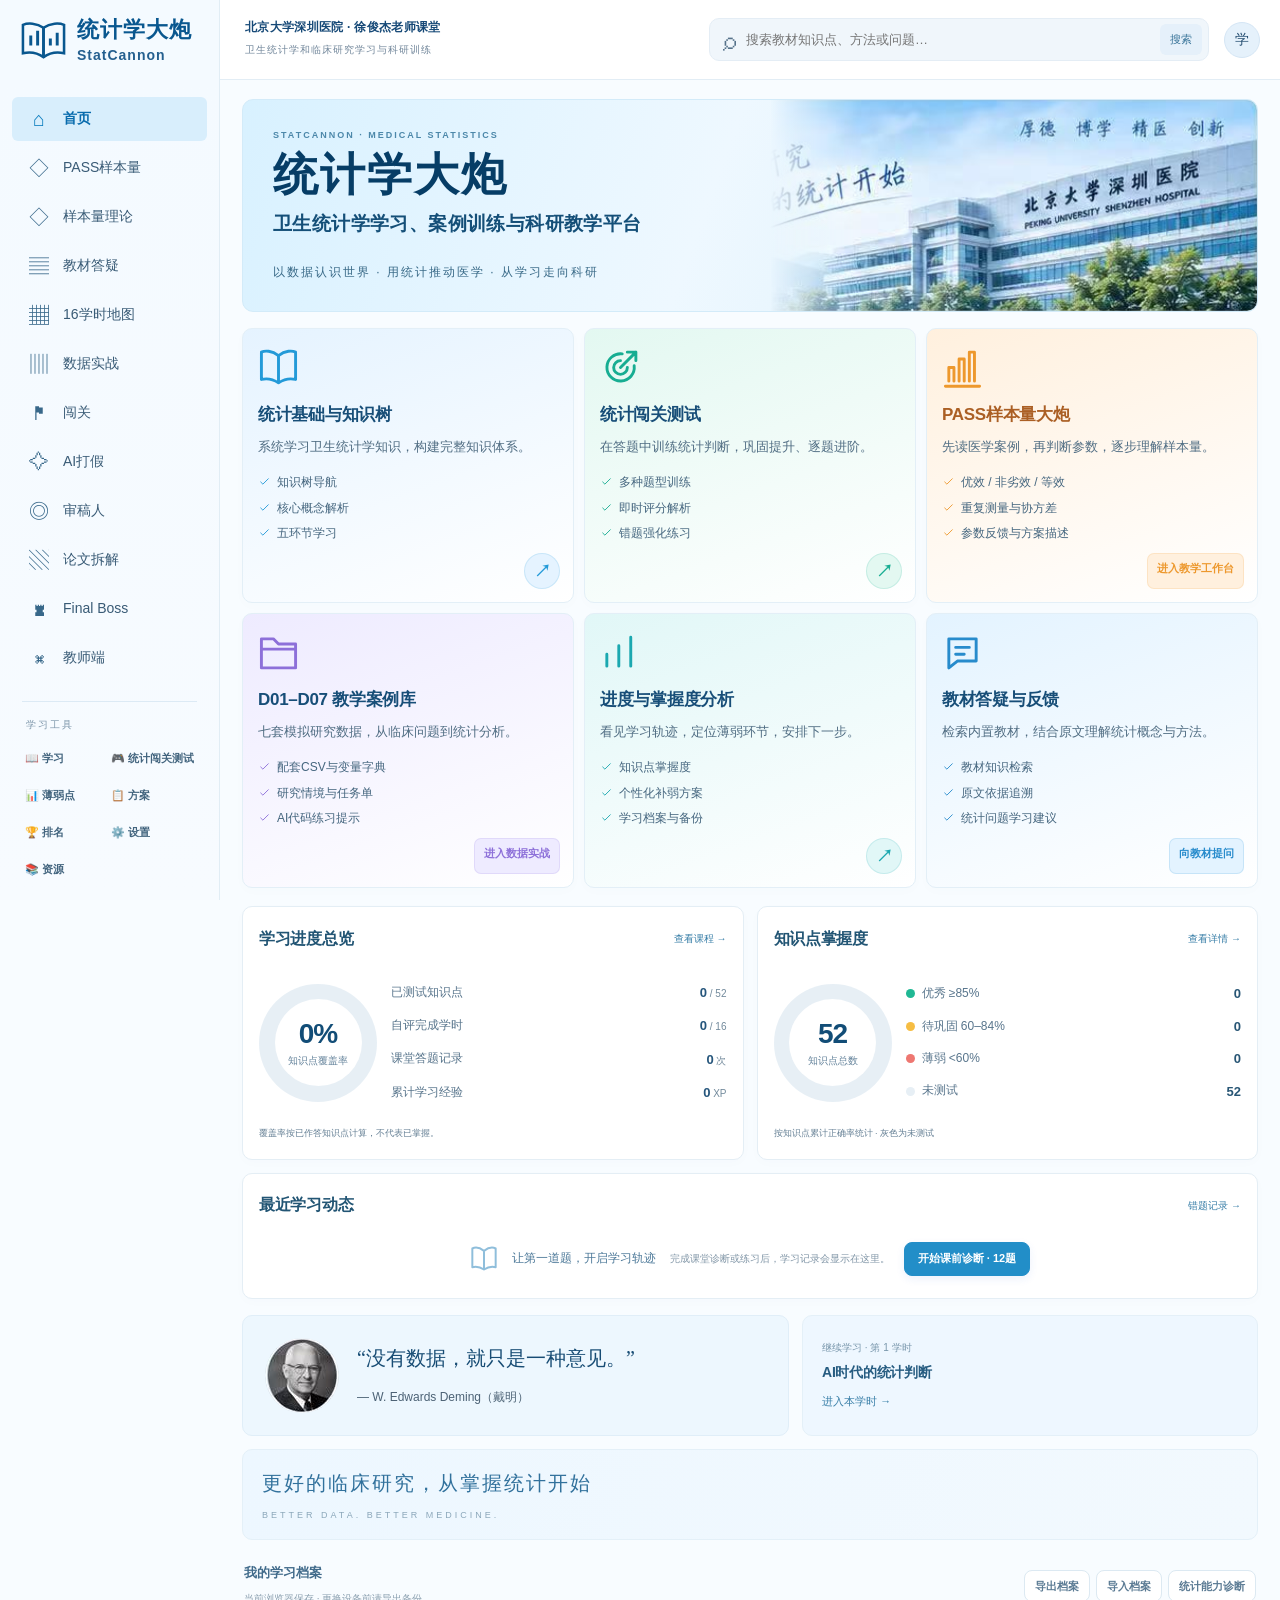
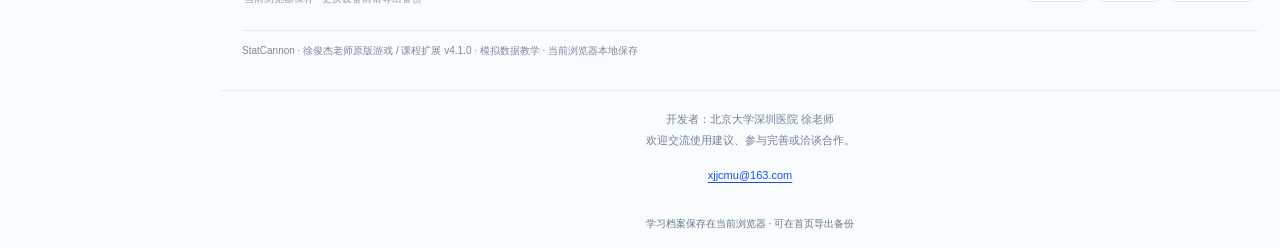
==== commit c32c9232: "Integrate sample-size theory, targeted practice and reviewer feedback" ====
--- a/index.html
+++ b/index.html
@@ -21,7 +21,7 @@
 <link rel="stylesheet" href="academy/textbook.css">
 <link rel="stylesheet" href="academy/studio.css?v=20260918">
 <link rel="stylesheet" href="academy/medical.css?v=20260919-hospital-deming">
-<link rel="stylesheet" href="academy/pass/pass.css?v=20260919-pass2">
+<link rel="stylesheet" href="academy/pass/pass.css?v=20260919-learning2">
 </head>
 <body>
 <a class="sc-skip" href="#main">跳到主要内容</a>
@@ -73,7 +73,7 @@
 <div id="page-cannon" class="page">
   <div class="card">
     <div class="flex" style="justify-content:space-between;flex-wrap:wrap;gap:8px">
-      <h2>🎮 统计闯关测试</h2>
+      <h2>🎮 统计闯关测试</h2><button class="btn btn-primary" data-action="sample-cannon">🎯 PASS 样本量专项测试</button><button class="btn btn-dim" data-action="quiz" data-mode="sample-theory">样本量知识诊断</button>
       <div class="flex gap-4">
         <button class="btn btn-success btn-sm" onclick="startCannonGame()">🔫 开始游戏</button>
         <button class="btn btn-dim btn-sm" onclick="endCannonGame()">⏹ 结束</button>
@@ -281,21 +281,25 @@
 </div>
 
 <script src="academy/extend.js"></script>
+<script src="academy/pass/knowledge.js?v=20260919-learning2"></script>
 <script src="academy/question-bank.js"></script>
 <script src="academy/practice-queue.js"></script>
 <script src="academy/option-feedback-data.js"></script>
 <script src="academy/option-feedback.js"></script>
-<script src="academy/legacy.js?v=20260919-rename"></script>
+<script src="academy/legacy.js?v=20260919-learning2"></script>
 <script src="academy/content.js"></script>
 <script src="academy/curriculum.js"></script>
+<script src="academy/pass/learning.js?v=20260919-learning2"></script>
 <script src="academy/core.js"></script>
 
 <script src="academy/textbook-engine.js"></script>
-<script src="academy/textbook-ui.js"></script>
-<script src="academy/pass/engine.js?v=20260919-pass2"></script>
-<script src="academy/pass/content.js?v=20260919-pass2"></script>
-<script src="academy/pass/ui.js?v=20260919-pass2"></script>
-<script src="academy/app.js?v=20260919-pass2"></script>
+<script src="academy/textbook-ui.js?v=20260919-learning2"></script>
+<script src="academy/pass/engine.js?v=20260919-learning2"></script>
+<script src="academy/pass/content.js?v=20260919-learning2"></script>
+<script src="academy/pass/report.js?v=20260919-learning2"></script>
+<script src="academy/pass/custom.js?v=20260919-learning2"></script>
+<script src="academy/pass/ui.js?v=20260919-learning2"></script>
+<script src="academy/app.js?v=20260919-learning2"></script>
 <script src="academy/learning-loop.js"></script>
 </body>
 </html>
--- a/academy/pass/pass.css
+++ b/academy/pass/pass.css
@@ -1 +1,3 @@
 #pass-workspace{color:#193e5c;max-width:1280px;margin:auto}.pass-head{background:linear-gradient(120deg,#073f69,#137ab0);color:white;padding:28px;border-radius:14px;margin-bottom:18px}.pass-head h1{color:white!important;margin:8px 0!important}.pass-head p,.pass-head span{color:#dfedf6}.pass-selectors{display:grid;grid-template-columns:1fr 1fr 2fr;gap:14px;margin-bottom:18px}.pass-selectors label{font-weight:700}.pass-box{background:white;padding:24px;border:1px solid #d6e5ef;border-radius:12px;margin:16px 0}.pass-box p{line-height:1.85}.pass-box h2{color:#084d7b!important;font-size:21px!important}.pass-fields{display:grid;grid-template-columns:repeat(2,minmax(0,1fr));gap:20px}.pass-field{position:relative}.pass-field label{font-weight:650}.pass-field small{display:block;color:#547087;margin-top:6px}#pass-workspace input,#pass-workspace select,#pass-workspace textarea{display:block;width:100%;box-sizing:border-box;background:#f8fbfe;color:#153852;border:1px solid #a9c2d3;border-radius:6px;padding:11px;margin-top:8px;font:inherit}#pass-workspace [aria-invalid=true]{border:2px solid #b74b31;background:#fff7f2}.pass-error{color:#994025;font-size:13px;margin-top:5px}#pass-workspace button{padding:10px 15px;border:1px solid #9cbacb;border-radius:6px;background:#eaf4fb;color:#064c79;cursor:pointer;margin:6px 6px 0 0;font-weight:650}#pass-workspace button:disabled{opacity:.48;cursor:not-allowed}#pass-workspace .pass-help{border-radius:50%;padding:1px 7px;margin:0 0 0 8px}.pass-actions{margin-top:20px}#pass-workspace table{width:100%;border-collapse:collapse;margin:15px 0}#pass-workspace td,#pass-workspace th{padding:11px;border:1px solid #d5e5ef;text-align:left}#pass-workspace th{background:#edf6fc}.pass-scroll{overflow:auto}.pass-success{border-top:4px solid #189b81}#pass-dialog{max-width:650px;width:85%;max-height:80vh;overflow:auto;border:1px solid #b0c9da;border-radius:14px;padding:26px;color:#193e5c}#pass-dialog::backdrop{background:#09283f88}#pass-dialog h3{margin-bottom:4px}#pass-dialog p{line-height:1.8}#pass-workspace a{color:#076cab;text-decoration:underline}#pass-workspace details{padding:12px;background:#f1f7fb;border-radius:6px;margin-top:12px}#pass-workspace summary{cursor:pointer;font-weight:650}@media(max-width:700px){.pass-selectors,.pass-fields{grid-template-columns:1fr}.pass-box{padding:17px}.pass-head{padding:20px}}
+
+.pass-custom-entry{padding:16px;background:#e3f4ee;border-left:4px solid #13856c;border-radius:6px}.pass-custom-entry a{font-weight:700}#pass-personal{scroll-margin-top:95px;border-top:4px solid #13856c}#pass-personal label{display:block;margin-top:14px}#pass-personal [hidden]{display:none}#personal-result{overflow-wrap:anywhere}#pass-personal table{table-layout:fixed}#pass-personal th,#pass-personal td{overflow-wrap:anywhere}#pass-personal button[type=submit]{background:#0b6b96;color:white;margin-top:20px}
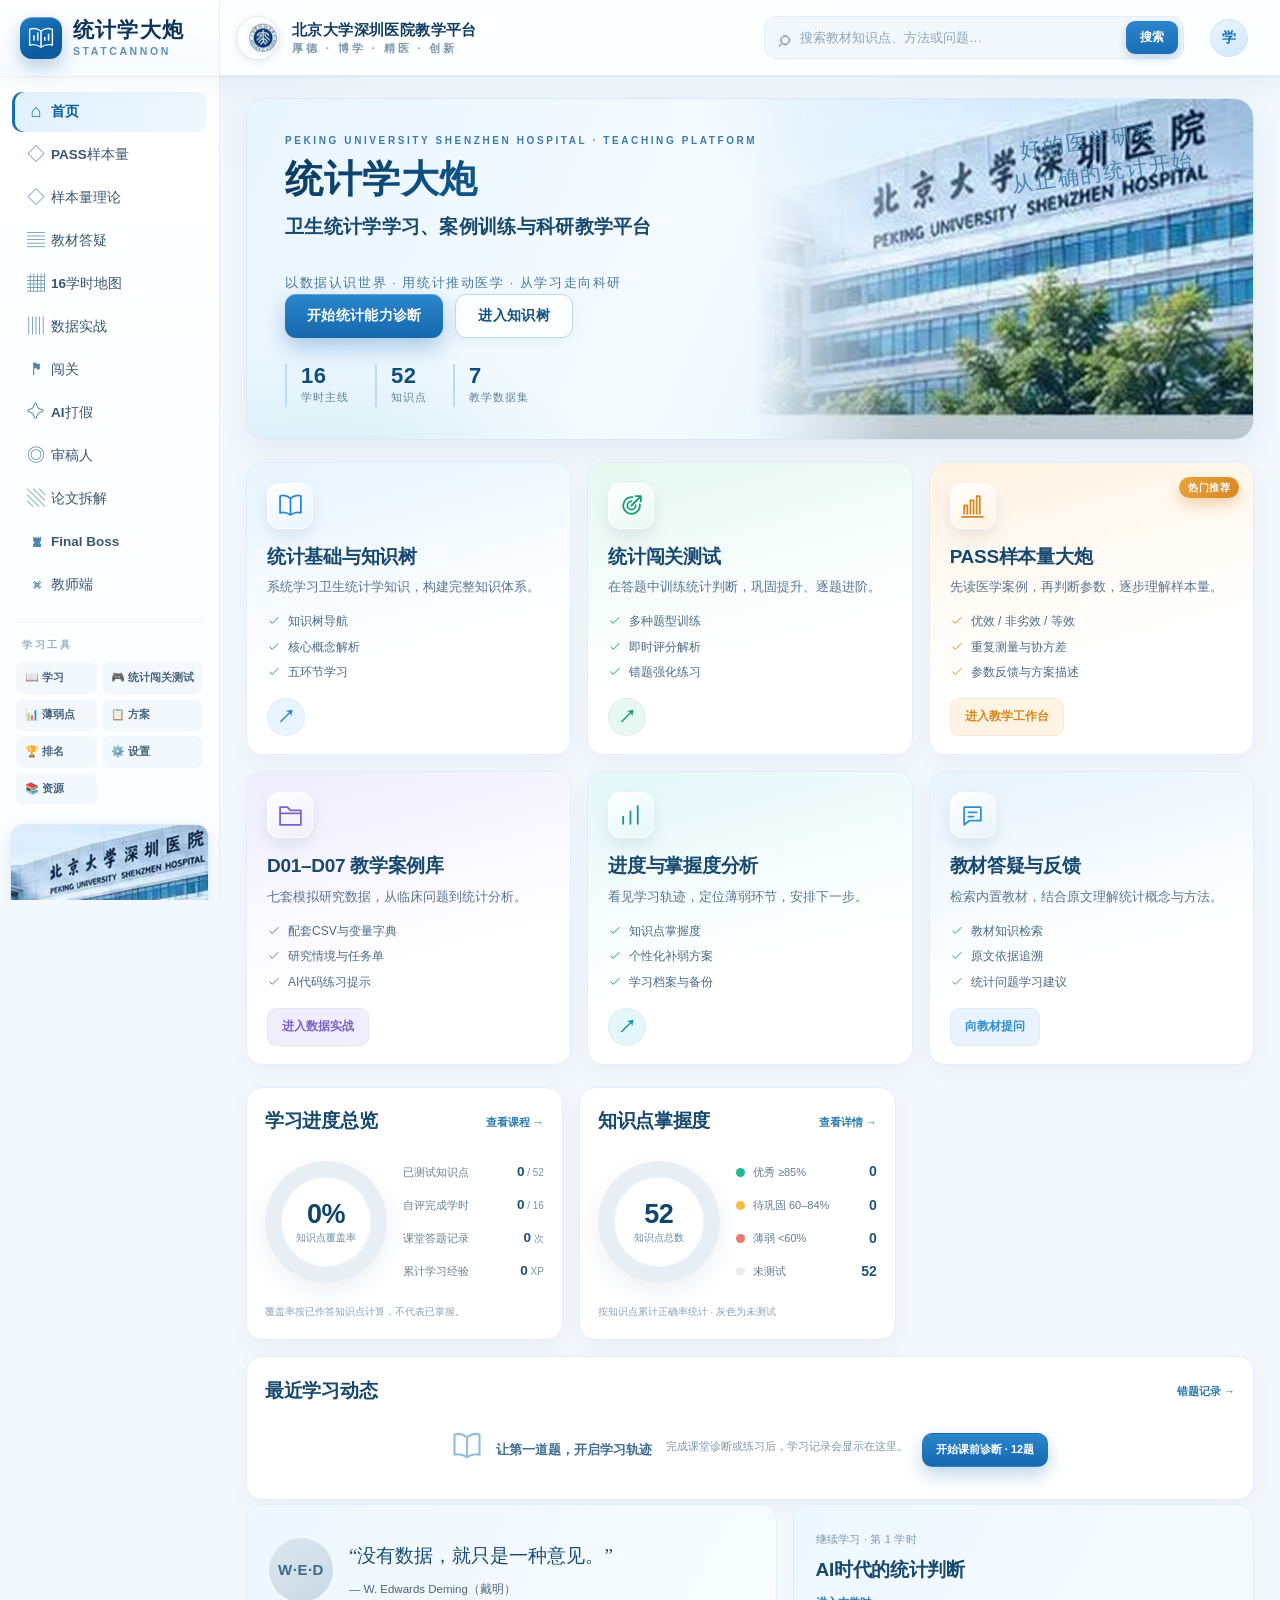
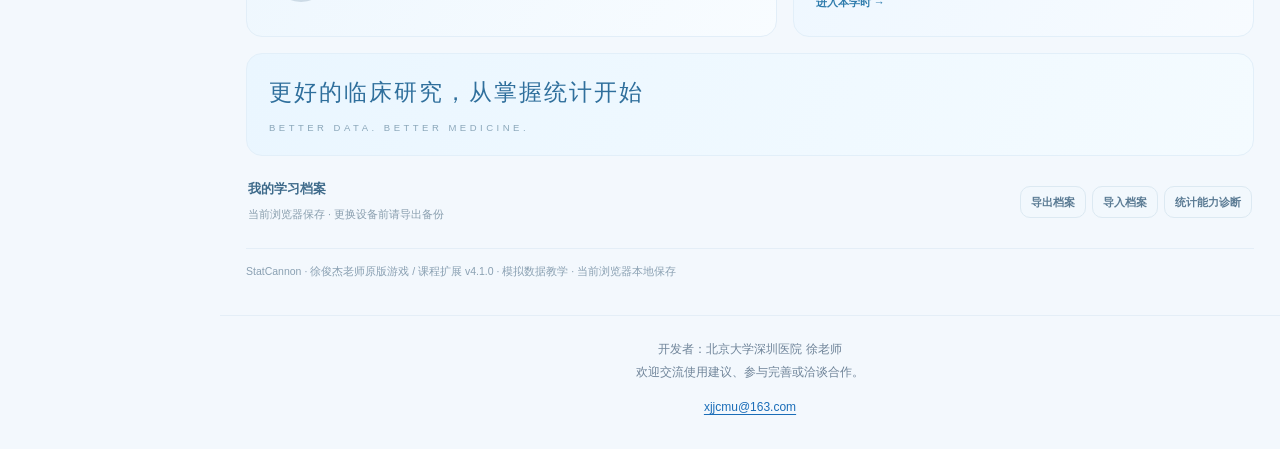
==== commit ab6cfc26: "UI redesign: PKU Shenzhen Hospital premium medical-blue theme with hospital hero and emblem" ====
--- a/index.html
+++ b/index.html
@@ -21,7 +21,8 @@
 <link rel="stylesheet" href="academy/textbook.css">
 <link rel="stylesheet" href="academy/studio.css?v=20260918">
 <link rel="stylesheet" href="academy/medical.css?v=20260919-hospital-deming">
-<link rel="stylesheet" href="academy/pass/pass.css?v=20260919-learning2">
+<link rel="stylesheet" href="academy/pass/pass.css?v=20260919-learning2">
+<link rel="stylesheet" href="academy/theme-pro.css?v=20261106-pro">
 </head>
 <body>
 <a class="sc-skip" href="#main">跳到主要内容</a>
@@ -29,7 +30,7 @@
 
 <!-- ===== 顶部导航 ===== -->
 <div id="top-bar">
-  <a class="logo" href="student/" aria-label="统计学大炮首页"><span class="sc-book-logo"><svg viewBox="0 0 48 48" fill="none" aria-hidden="true"><path d="M24 11C17 6 8 6 3 8v29c8-2 14-1 21 4 7-5 13-6 21-4V8c-5-2-14-2-21 3Z" stroke="currentColor" stroke-width="2.6"/><path d="M24 11v30M11 29V19m7 10V14m13 15V22m7 7V16" stroke="currentColor" stroke-width="3"/></svg></span><span class="sc-brand">统计学大炮<small>StatCannon</small></span></a><div class="sc-institution"><strong>北京大学深圳医院 · 徐俊杰老师课堂</strong><span>卫生统计学和临床研究学习与科研训练</span></div><form class="sc-search" action="textbook/" method="get"><label for="sc-search-input" class="sc-sr">搜索教材知识</label><span aria-hidden="true">⌕</span><input id="sc-search-input" name="q" placeholder="搜索教材知识点、方法或问题…" required><button type="submit" aria-label="搜索教材">搜索</button></form><a class="sc-profile" href="student/" title="学习档案保存在当前浏览器"><span aria-hidden="true">学</span><div><strong>我的学习空间</strong><small>本机学习档案</small></div></a>
+  <a class="logo" href="student/" aria-label="统计学大炮首页"><span class="sc-book-logo"><svg viewBox="0 0 48 48" fill="none" aria-hidden="true"><path d="M24 11C17 6 8 6 3 8v29c8-2 14-1 21 4 7-5 13-6 21-4V8c-5-2-14-2-21 3Z" stroke="currentColor" stroke-width="2.6"/><path d="M24 11v30M11 29V19m7 10V14m13 15V22m7 7V16" stroke="currentColor" stroke-width="3"/></svg></span><span class="sc-brand">统计学大炮<small>StatCannon</small></span></a><div class="sc-institution"><img class="sc-emblem" src="academy/assets/pku-emblem.png" alt="北京大学深圳医院院徽"><div class="sc-inst-text"><strong>北京大学深圳医院教学平台</strong><span class="sc-motto-line">厚德 · 博学 · 精医 · 创新</span><span class="sc-sub">卫生统计学和临床研究学习与科研训练</span></div></div><form class="sc-search" action="textbook/" method="get"><label for="sc-search-input" class="sc-sr">搜索教材知识</label><span aria-hidden="true">⌕</span><input id="sc-search-input" name="q" placeholder="搜索教材知识点、方法或问题…" required><button type="submit" aria-label="搜索教材">搜索</button></form><a class="sc-profile" href="student/" title="学习档案保存在当前浏览器"><span aria-hidden="true">学</span><div><strong>我的学习空间</strong><small>本机学习档案</small></div></a>
   <div id="top-nav">
     <button class="active" onclick="switchPage('learn')">📖 学习</button>
     <button onclick="switchPage('cannon')">🎮 统计闯关测试</button>
@@ -299,7 +300,7 @@
 <script src="academy/pass/report.js?v=20260919-learning2"></script>
 <script src="academy/pass/custom.js?v=20260919-learning2"></script>
 <script src="academy/pass/ui.js?v=20260919-learning2"></script>
-<script src="academy/app.js?v=20260919-learning2"></script>
+<script src="academy/app.js?v=20261106-pro"></script>
 <script src="academy/learning-loop.js"></script>
 </body>
 </html>
--- a/academy/theme-pro.css
+++ b/academy/theme-pro.css
@@ -0,0 +1,473 @@
+/* ============================================================
+   StatCannon Pro Theme  ·  北京大学深圳医院教学平台
+   Loaded last; overrides legacy/light/medical layers.
+   ============================================================ */
+:root{
+  --pro-navy:#0e3557; --pro-blue:#1a6db8; --pro-blue-strong:#0f5a9e;
+  --pro-sky:#3b9bd8; --pro-teal:#0e9c93; --pro-gold:#c9922b;
+  --pro-ink:#16324e; --pro-muted:#5d7488; --pro-line:#e4eef7;
+  --pro-bg:#f3f8fd; --pro-card:#ffffff;
+  --pro-shadow:0 10px 30px rgba(20,64,110,.08);
+  --pro-shadow-lg:0 22px 55px rgba(16,58,100,.14);
+  --pro-radius:16px;
+  --bg:var(--pro-bg); --card:var(--pro-card); --accent:var(--pro-blue);
+  --accent2:var(--pro-gold); --text:var(--pro-ink); --dim:var(--pro-muted);
+  --line:var(--pro-line); --success:#12805c; --danger:#b93b4a; --warn:#a86a12;
+}
+*{ -webkit-font-smoothing:antialiased; }
+html{ scroll-behavior:smooth; }
+body{
+  background:
+    radial-gradient(900px 420px at 88% -140px, rgba(59,155,216,.14), transparent 60%),
+    radial-gradient(700px 380px at 2% 0%, rgba(26,109,184,.07), transparent 55%),
+    var(--pro-bg);
+  color:var(--pro-ink);
+  font-family:"Segoe UI Variable Text","Segoe UI","PingFang SC","Hiragino Sans GB","Microsoft YaHei",system-ui,sans-serif;
+  font-size:15px; line-height:1.65;
+}
+a{ color:var(--pro-blue); }
+::selection{ background:#cfe6fb; color:#0b3a60; }
+
+/* ---------- Top bar ---------- */
+#top-bar{
+  height:76px!important; padding:0 26px 0 236px!important; gap:20px;
+  background:rgba(255,255,255,.9)!important; border-bottom:1px solid var(--pro-line)!important;
+  box-shadow:0 1px 0 rgba(16,58,100,.04), 0 8px 24px rgba(16,58,100,.05);
+  -webkit-backdrop-filter:saturate(160%) blur(12px); backdrop-filter:saturate(160%) blur(12px);
+  z-index:120!important;
+}
+#top-bar .logo{
+  position:fixed; top:0; left:0; height:76px!important; width:220px!important;
+  padding:0 16px 0 20px!important; border-right:1px solid var(--pro-line)!important;
+  background:linear-gradient(180deg,#ffffff,#f6fbff)!important;
+  display:flex; align-items:center; gap:11px; z-index:130!important; color:var(--pro-navy)!important;
+}
+#top-bar .logo .sc-book-logo{
+  width:42px!important; height:42px!important; flex:none; display:grid; place-items:center;
+  background:linear-gradient(150deg,#1f7cc6,#0e5a9c 70%); border-radius:12px;
+  box-shadow:0 8px 18px rgba(17,90,150,.28), inset 0 1px 0 rgba(255,255,255,.35);
+}
+#top-bar .logo .sc-book-logo svg{ width:26px; height:26px; color:#eaf6ff; }
+.sc-brand{ font-size:21px!important; font-weight:800!important; letter-spacing:1.2px!important;
+  color:var(--pro-navy)!important; line-height:1.1; display:flex; flex-direction:column; }
+.sc-brand small{ font-size:10.5px!important; font-weight:600!important; letter-spacing:2.6px!important;
+  color:#5f8fb8!important; -webkit-text-fill-color:#5f8fb8!important; margin-top:5px!important; text-transform:uppercase; }
+
+.sc-institution{ display:flex; align-items:center; gap:12px; flex-shrink:0; line-height:1.35; }
+.sc-institution .sc-emblem{
+  width:44px; height:44px; border-radius:50%; object-fit:cover; flex:none;
+  border:1px solid #d7e7f5; box-shadow:0 2px 8px rgba(16,58,100,.10); background:#fff;
+}
+.sc-inst-text{ display:flex; flex-direction:column; gap:2px; }
+.sc-institution strong{
+  display:block; color:#123e63!important; font-size:15px!important; font-weight:750!important; letter-spacing:.4px;
+}
+.sc-institution .sc-motto-line{
+  font-size:10.5px; letter-spacing:3px; color:#7d98ad; font-weight:600; line-height:1.2;
+}
+.sc-institution .sc-sub{ font-size:10.5px; color:#7994a9; letter-spacing:.4px; line-height:1.2; }
+
+.sc-search{
+  display:flex; align-items:center; gap:10px; flex:1; max-width:520px; margin-left:auto;
+  background:#f2f7fc!important; border:1px solid #e2edf7!important; border-radius:12px!important;
+  padding:4px 5px 4px 14px!important; transition:border-color .2s, box-shadow .2s, background .2s;
+}
+.sc-search:focus-within{ border-color:#9ac6e8!important; background:#fff!important; box-shadow:0 0 0 4px rgba(26,109,184,.10); }
+.sc-search>span{ font-size:22px; color:#6f8ba1; line-height:1; }
+.sc-search input{ background:transparent!important; border:0!important; min-width:0; flex:1; font-size:13px!important; padding:9px 0!important; color:#20415f!important; outline:none; }
+.sc-search input::placeholder{ color:#8ea4b6; }
+.sc-search button{
+  background:linear-gradient(180deg,#2b86cc,#1a6db8)!important; color:#fff!important; border:0!important;
+  padding:8px 14px!important; border-radius:9px!important; cursor:pointer; font-size:12px!important; font-weight:650;
+  box-shadow:0 4px 10px rgba(26,109,184,.25);
+}
+.sc-search button:hover{ filter:brightness(1.05); }
+
+.sc-profile{ display:flex; align-items:center; gap:10px; color:#244d70; flex-shrink:0; padding:5px 6px; border-radius:12px; transition:background .2s; }
+.sc-profile:hover{ background:#f2f8fd; }
+.sc-profile>span{
+  width:38px; height:38px; background:linear-gradient(150deg,#e8f4ff,#d2e8fa); border:1px solid #cfe4f6;
+  border-radius:50%; display:grid; place-items:center; font-size:14px; font-weight:700; color:#1a6db8;
+}
+.sc-profile strong{ display:block; font-size:12px; color:#1b4466; }
+.sc-profile small{ font-size:10px; color:#72879a; }
+
+/* ---------- Sidebar ---------- */
+#academy-nav{
+  top:76px!important; width:220px!important;
+  background:linear-gradient(180deg,#ffffff 0%,#fbfdff 100%)!important;
+  padding:16px 12px 14px!important; gap:3px; border-right:1px solid var(--pro-line)!important;
+  border-color:var(--pro-line)!important; display:flex; flex-direction:column; overflow-y:auto;
+}
+#academy-nav::before{ display:none; }
+#academy-nav a{
+  font-size:13.5px!important; padding:10px 13px!important; min-height:40px; color:#3b566e!important;
+  border-radius:10px!important; font-weight:550; gap:4px; transition:background .15s,color .15s,transform .15s;
+  position:relative;
+}
+#academy-nav a::before{ color:#4f86ad!important; font-size:18px!important; width:22px!important; }
+#academy-nav a:hover{ background:#eef6fd!important; color:#12507f!important; }
+#academy-nav a[aria-current=page]{
+  background:linear-gradient(90deg,#e2f1fd,#eef8ff)!important; color:#0d5d9c!important; font-weight:700;
+  box-shadow:inset 3px 0 0 var(--pro-blue);
+}
+#academy-nav a[aria-current=page]::before{ color:#0f6fae!important; }
+#academy-nav a[data-route=teacher]{ border:0; margin-top:0; padding:10px 13px!important; border-radius:10px!important; }
+#academy-nav::after{ display:none!important; }
+.sc-quick{ margin:14px 4px 0!important; padding-top:14px!important; border-top:1px solid #e9f1f8!important; }
+.sc-quick>span{ font-size:9.5px!important; letter-spacing:2.6px!important; color:#96adc0!important; display:block; margin:0 6px 9px!important; font-weight:700; }
+#top-nav{ display:grid!important; grid-template-columns:1fr 1fr!important; gap:5px!important; width:100%; }
+#top-nav button{
+  font-size:11px!important; padding:7px 8px!important; min-height:32px; text-align:left; color:#47647c!important;
+  border-radius:8px!important; background:#f3f8fd; border:1px solid transparent;
+}
+#top-nav button:hover{ background:#e7f2fc!important; color:#0f5a9e!important; }
+#top-nav button.active{ background:#dceefc!important; color:#0d5d9c!important; box-shadow:none; }
+
+.sc-hospital-corner{
+  position:relative; width:calc(100% + 4px); margin:16px -2px -6px; aspect-ratio:5/4;
+  overflow:hidden; border-radius:12px; flex-shrink:0; border:1px solid #e0edf8;
+  box-shadow:0 8px 20px rgba(16,58,100,.10);
+}
+.sc-hospital-corner img{ position:absolute; inset:0; width:100%!important; height:100%!important; object-fit:cover!important; left:0!important; top:0!important; }
+.sc-hospital-corner::after{
+  content:"北京大学深圳医院 · 教学平台"; position:absolute; left:0; right:0; bottom:0;
+  padding:16px 11px 8px; font-size:10px; letter-spacing:.6px; color:#fff; font-weight:600;
+  background:linear-gradient(transparent, rgba(9,40,66,.72));
+}
+
+/* ---------- Main shell ---------- */
+#main{ width:calc(100% - 220px)!important; margin:0 0 0 220px!important; padding:22px 26px 18px!important; max-width:none!important; }
+#page-academy{ max-width:1560px; margin:0 auto; }
+#developer-footer{ width:calc(100% - 220px)!important; margin-left:220px!important; border-top:1px solid var(--pro-line)!important;
+  font-size:12px!important; padding:20px 26px!important; color:#6f8499; }
+.sc-notice{ display:none!important; }
+
+/* ---------- Hero ---------- */
+.sc-med-hero{
+  position:relative; overflow:hidden; isolation:isolate;
+  border:1px solid #d8e9f7!important; border-radius:20px!important;
+  background:linear-gradient(112deg,#e9f5ff 0%,#f5fbff 44%,#dcf0ff 100%)!important;
+  min-height:0!important; padding:0!important; margin-bottom:22px!important;
+  box-shadow:var(--pro-shadow); display:flex; align-items:stretch;
+}
+.sc-med-hero::before{
+  content:""; position:absolute; inset:0; z-index:0; pointer-events:none;
+  background:
+    radial-gradient(520px 260px at 78% 0%, rgba(59,155,216,.20), transparent 65%),
+    radial-gradient(420px 220px at 10% 110%, rgba(14,156,147,.10), transparent 60%);
+}
+.sc-med-hero-copy{
+  position:relative; z-index:3; max-width:58%!important; padding:34px 18px 32px 38px; display:flex; flex-direction:column; justify-content:center;
+}
+.sc-med-hero .ac-eyebrow{
+  font-size:10px!important; letter-spacing:2.6px!important; color:#3d7ba6!important; font-weight:700!important;
+  text-transform:uppercase; margin-bottom:4px;
+}
+.sc-med-hero h1{
+  font-size:clamp(38px,4.1vw,56px)!important; font-weight:850!important; letter-spacing:3px!important;
+  color:#0b3a60!important; margin:2px 0 10px!important; line-height:1.12!important;
+  background:linear-gradient(120deg,#0b3a60,#125e97 55%,#1d7fbd);
+  -webkit-background-clip:text; background-clip:text; -webkit-text-fill-color:transparent;
+}
+.sc-med-hero h2{
+  font-size:clamp(15px,1.45vw,20px)!important; color:#1b5784!important; letter-spacing:.3px!important;
+  font-weight:600!important; margin:0 0 8px!important; max-width:94%; line-height:1.5!important;
+}
+.sc-hero-sub{ font-size:12.5px!important; letter-spacing:1.6px!important; color:#4c7a99!important; margin:0 0 22px!important; }
+.sc-hero-actions{ display:flex; gap:12px; flex-wrap:wrap; align-items:center; }
+.pro-btn{
+  display:inline-flex; align-items:center; justify-content:center; gap:8px; border:0; cursor:pointer;
+  font-family:inherit; font-size:13.5px; font-weight:700; letter-spacing:.3px;
+  padding:11px 22px; border-radius:11px; transition:transform .18s, box-shadow .18s, background .18s;
+  min-height:44px; text-decoration:none;
+}
+.pro-btn-primary{
+  color:#fff; background:linear-gradient(180deg,#2b86cc,#1668ad);
+  box-shadow:0 10px 22px rgba(22,104,173,.32), inset 0 1px 0 rgba(255,255,255,.25);
+}
+.pro-btn-primary:hover{ transform:translateY(-2px); box-shadow:0 14px 28px rgba(22,104,173,.38); }
+.pro-btn-ghost{
+  color:#12507f; background:rgba(255,255,255,.72); border:1px solid #bcd9ee;
+  box-shadow:0 4px 12px rgba(16,58,100,.06);
+}
+.pro-btn-ghost:hover{ background:#fff; transform:translateY(-2px); }
+.sc-hero-stats{ display:flex; gap:26px; margin-top:26px; flex-wrap:wrap; }
+.sc-hero-stats>div{ display:flex; flex-direction:column; gap:1px; padding-left:14px; border-left:2px solid #bcdcf2; }
+.sc-hero-stats strong{ font-size:22px; font-weight:850; color:#0e4d7c; line-height:1.1; letter-spacing:.5px; }
+.sc-hero-stats span{ font-size:10.5px; color:#63849c; letter-spacing:1px; }
+
+.sc-hero-visual{
+  position:absolute; right:0; top:0; bottom:0; width:50%; z-index:1; overflow:hidden;
+  -webkit-mask-image:linear-gradient(to right,transparent 0%,#000 30%);
+          mask-image:linear-gradient(to right,transparent 0%,#000 30%);
+}
+.sc-hero-visual img{ position:absolute; inset:0; width:100%; height:100%; object-fit:cover; object-position:center 42%; }
+.sc-hero-visual::after{
+  content:""; position:absolute; inset:0;
+  background:linear-gradient(120deg, rgba(233,245,255,.92) 0%, rgba(233,245,255,.35) 26%, transparent 55%),
+             linear-gradient(0deg, rgba(9,48,80,.28), transparent 45%);
+}
+.sc-hero-plate{
+  position:absolute; right:22px; bottom:18px; z-index:2; text-align:right; color:#0b3a60;
+  font-size:15px; font-weight:800; letter-spacing:1px; text-shadow:0 1px 8px rgba(255,255,255,.8);
+}
+.sc-hero-plate small{ display:block; font-size:8.5px; letter-spacing:2px; font-weight:600; color:#31648c; margin-top:3px; }
+.sc-hero-motto{
+  display:block!important; position:absolute; right:6%; top:26px; z-index:2;
+  font-family:"KaiTi","STKaiti",serif; color:#3f7ba3; font-size:21px; line-height:1.55;
+  transform:rotate(-8deg); letter-spacing:2px; opacity:.9; text-align:center;
+}
+.sc-hero-motto span{ display:block; padding-left:20px; }
+
+/* ---------- Feature grid ---------- */
+.sc-feature-grid{
+  display:grid!important; grid-template-columns:repeat(3,minmax(0,1fr))!important;
+  gap:16px!important; margin-bottom:22px!important;
+}
+.sc-feature{
+  --feature:#2b86cc; --tint:#e8f4ff; position:relative; min-width:0; min-height:0!important;
+  padding:20px 20px 18px!important; border:1px solid #e3eef8!important; border-radius:var(--pro-radius)!important;
+  background:linear-gradient(165deg,var(--tint) 0%,#ffffff 62%)!important;
+  box-shadow:0 6px 20px rgba(16,58,100,.05)!important;
+  transition:transform .2s, box-shadow .2s, border-color .2s!important;
+  display:flex; flex-direction:column;
+}
+.sc-feature:hover{ transform:translateY(-4px)!important; box-shadow:var(--pro-shadow-lg)!important; border-color:#cfe3f4!important; }
+.sc-feature.green{ --feature:#159c74; --tint:#e6f8f1; }
+.sc-feature.orange{ --feature:#d8871f; --tint:#fff3e3; }
+.sc-feature.purple{ --feature:#7a63c8; --tint:#f0edfd; }
+.sc-feature.teal{ --feature:#15939a; --tint:#e4f7f8; }
+.sc-feature.sky{ --feature:#2f8fd0; --tint:#e8f3fd; }
+.sc-feature-icon{
+  width:46px!important; height:46px!important; margin-bottom:14px!important; border-radius:13px;
+  display:grid; place-items:center; color:var(--feature)!important;
+  background:linear-gradient(150deg,#fff,var(--tint));
+  box-shadow:inset 0 0 0 1px rgba(255,255,255,.8), 0 8px 18px rgba(16,58,100,.10);
+}
+.sc-feature-icon svg{ width:25px!important; height:25px!important; }
+.sc-feature h2{ font-size:16px!important; line-height:1.45!important; color:#153f63!important; margin:0 0 7px!important; font-weight:800!important; }
+.sc-feature.orange h2{ color:#9c5d12!important; }
+.sc-feature p{ font-size:12.5px!important; line-height:1.7!important; color:#5a7590!important; margin:0 0 14px!important; }
+.sc-feature ul{ list-style:none!important; padding:0!important; display:grid!important; gap:7px!important; margin:0 0 16px!important; }
+.sc-feature li{ font-size:12px!important; color:#4c6a84!important; display:flex!important; align-items:flex-start!important; gap:7px!important; line-height:1.55!important; }
+.sc-feature li svg{ color:var(--feature)!important; width:14px!important; height:16px!important; flex:none; margin-top:1px; }
+.sc-feature-go{
+  position:static!important; margin-top:auto; align-self:flex-start;
+  background:var(--tint)!important; border:1px solid rgba(0,0,0,.04)!important; border-radius:9px!important;
+  color:var(--feature)!important; padding:8px 14px!important; min-height:36px!important; font-size:12px!important; font-weight:700!important;
+  cursor:pointer; text-decoration:none; display:inline-flex!important; align-items:center; justify-content:center; gap:4px;
+  transition:background .18s, transform .18s;
+}
+.sc-feature-go:hover{ background:#fff!important; transform:translateX(2px); }
+.sc-feature button.sc-feature-go{ width:38px!important; height:38px!important; padding:0!important; border-radius:50%!important; font-size:18px!important; }
+.sc-feature-badge{
+  position:absolute; top:14px; right:14px; background:linear-gradient(120deg,#e9a23a,#d8871f);
+  color:#fff; font-size:9.5px; font-weight:700; letter-spacing:.5px; padding:3px 9px; border-radius:999px;
+  box-shadow:0 6px 14px rgba(216,135,31,.35);
+}
+
+/* ---------- Dashboard ---------- */
+.sc-dashboard{ display:grid!important; grid-template-columns:1fr 1fr 1.08fr!important; gap:16px!important; }
+.sc-dashboard>.ac-card, .ac-card{
+  background:#fff!important; border:1px solid var(--pro-line)!important; border-radius:var(--pro-radius)!important;
+  padding:20px 18px!important; margin:0 0 16px!important; box-shadow:0 6px 20px rgba(16,58,100,.05)!important;
+  min-width:0;
+}
+.sc-dashboard>.ac-card{ margin:0!important; }
+.sc-panel-title{ display:flex!important; justify-content:space-between!important; align-items:center!important; gap:8px!important; margin-bottom:16px!important; }
+.sc-panel-title h2{ font-size:15.5px!important; color:#17496e!important; margin:0!important; white-space:nowrap!important; font-weight:800!important; }
+.sc-more{ font-size:11px!important; color:#2f7cad!important; white-space:nowrap; border:0; background:none; cursor:pointer; padding:4px 0; display:inline-block; min-height:28px; line-height:20px; font-weight:600; }
+.sc-more:hover{ color:#0f5a9e; }
+.sc-overview-body{ display:flex!important; gap:16px!important; align-items:center!important; justify-content:space-around!important; min-height:140px!important; }
+.sc-ring{ width:122px!important; height:122px!important; min-width:122px!important; border-radius:50%; background:var(--ring); display:grid; place-items:center; box-shadow:0 8px 24px rgba(16,58,100,.08); }
+.sc-ring>div{ height:90px!important; width:90px!important; border-radius:50%; background:#fff; display:flex; flex-direction:column; align-items:center; justify-content:center; box-shadow:inset 0 0 0 1px #eef5fb; }
+.sc-ring strong{ font-size:27px!important; color:#10456d!important; letter-spacing:-.5px; line-height:1.2!important; font-weight:850!important; }
+.sc-ring small{ font-size:9.5px!important; color:#6c8ba0!important; }
+.sc-overview dl{ flex:1; min-width:0; display:grid!important; gap:11px!important; }
+.sc-overview dl>div{ display:flex!important; justify-content:space-between!important; gap:6px!important; align-items:center!important; }
+.sc-overview dt{ font-size:11px!important; color:#6b8193!important; white-space:nowrap!important; }
+.sc-overview dd{ font-size:13.5px!important; font-weight:800!important; color:#1d5378!important; white-space:nowrap!important; }
+.sc-overview dd small{ font-size:10px!important; font-weight:500!important; color:#7b93a6!important; }
+.sc-legend{ list-style:none!important; padding:0!important; display:grid!important; gap:10px!important; flex:1; margin:0!important; }
+.sc-legend li{ display:flex!important; align-items:center!important; gap:8px!important; font-size:11px!important; color:#5f7b91!important; white-space:nowrap!important; }
+.sc-legend i{ width:9px!important; height:9px!important; border-radius:50%!important; flex:none!important; }
+.sc-legend b{ margin-left:auto!important; color:#1f5578!important; font-size:14px!important; }
+.sc-panel-note{ font-size:9.5px!important; color:#8aa2b3!important; line-height:1.6!important; margin:12px 0 0!important; }
+
+.sc-activity>ul{ list-style:none!important; padding:0!important; display:grid!important; gap:11px!important; margin:0!important; }
+.sc-activity li{ display:flex!important; align-items:flex-start!important; gap:10px!important; min-width:0!important; }
+.sc-activity-dot{ height:24px!important; width:24px!important; border-radius:8px!important; background:#fff2e3!important; color:#c78642!important; display:grid!important; place-items:center!important; flex:none!important; font-size:11px!important; }
+.sc-activity-dot.is-correct{ background:#e6f8f0!important; color:#159c74!important; }
+.sc-activity li>div{ min-width:0; }
+.sc-activity li strong{ display:block!important; font-size:11.5px!important; white-space:nowrap!important; text-overflow:ellipsis!important; overflow:hidden!important; color:#4a6b85!important; font-weight:600!important; }
+.sc-activity li small{ display:block!important; font-size:9.5px!important; color:#8ba1b2!important; }
+.sc-empty-activity{ padding:10px 0!important; text-align:center!important; }
+.sc-empty-activity>svg{ height:30px!important; width:30px!important; color:#8fbedb!important; margin-bottom:8px!important; }
+.sc-empty-activity strong{ display:block!important; color:#3f6f91!important; font-size:13px!important; font-weight:700!important; }
+.sc-empty-activity p{ font-size:11px!important; color:#8196a7!important; margin:6px 0 12px!important; }
+
+/* ---------- Bottom row ---------- */
+.sc-bottom{ display:grid!important; grid-template-columns:1.15fr 1fr!important; gap:16px!important; margin-top:4px!important; }
+.sc-bottom .sc-philosophy{ grid-column:1/-1!important; }
+.sc-continue,.sc-philosophy{
+  background:linear-gradient(120deg,#eef7ff,#f7fbff)!important; border:1px solid #e2eff9!important;
+  border-radius:var(--pro-radius)!important; padding:20px 22px!important;
+}
+.sc-next-label{ font-size:10.5px!important; color:#7d97ab!important; letter-spacing:.3px; }
+.sc-continue h2{ font-size:15px!important; margin:6px 0 4px!important; color:#1d5378!important; font-weight:800!important; }
+.sc-philosophy{
+  display:flex!important; justify-content:center!important; align-items:flex-start!important; flex-direction:column!important;
+  position:relative; background:linear-gradient(112deg,#eaf6ff,#f4fbff)!important; min-height:96px;
+}
+.sc-philosophy>span{ font-family:"KaiTi","STKaiti",serif!important; letter-spacing:2px!important; font-size:23px!important; color:#2f6f9c!important; }
+.sc-philosophy small{ font-size:9.5px!important; letter-spacing:3.5px!important; color:#8ba7ba!important; margin-top:8px!important; }
+.sc-deming{ margin:0!important; display:flex!important; align-items:center!important; gap:16px!important; padding:20px 22px!important; background:linear-gradient(120deg,#eef7fe,#f8fcff)!important; border:1px solid #e2eef8!important; border-radius:var(--pro-radius)!important; min-width:0; }
+.sc-deming-portrait{ position:relative; overflow:hidden; border-radius:50%; width:64px!important; height:64px!important; flex:none; background:linear-gradient(150deg,#dbe7ef,#c9d8e4); display:grid; place-items:center; color:#4a6a83; font-weight:800; font-size:22px; }
+.sc-deming-portrait img{ width:100%!important; height:100%!important; object-fit:cover!important; position:static!important; }
+.sc-deming blockquote{ margin:0 0 8px!important; color:#174c74!important; font-family:"KaiTi","STKaiti",serif!important; font-size:19px!important; line-height:1.6!important; }
+.sc-deming p{ margin:0!important; font-size:11.5px!important; color:#4c6275!important; }
+
+.sc-archive{ display:flex!important; align-items:center!important; justify-content:space-between!important; gap:12px!important; padding:22px 2px 4px!important; flex-wrap:wrap; }
+.sc-archive strong{ display:block!important; font-size:13px!important; color:#3f6b8b!important; }
+.sc-archive span{ font-size:10.5px!important; color:#899eae!important; }
+
+/* ---------- Generic academy pages ---------- */
+.ac-eyebrow{ font-size:10px!important; letter-spacing:2.4px!important; color:#3d7ba6!important; font-weight:700!important; text-transform:uppercase; }
+#page-academy h1{ color:#0e3d61!important; font-size:clamp(26px,3vw,38px)!important; font-weight:850!important; letter-spacing:.5px!important; line-height:1.25!important; }
+#page-academy h2{ font-size:19px!important; color:#17496e!important; }
+.ac-muted{ color:#5d7488!important; }
+.ac-btn{
+  display:inline-flex; align-items:center; justify-content:center; gap:6px; padding:9px 16px; min-height:38px;
+  border-radius:10px; border:1px solid #c7dcee; background:#f2f8fd; color:#22577f; font-size:12.5px; font-weight:650;
+  cursor:pointer; text-decoration:none; transition:all .18s;
+}
+.ac-btn:hover{ background:#e6f2fc; border-color:#a9cbe6; }
+.ac-btn.primary{ background:linear-gradient(180deg,#2b86cc,#1668ad); border-color:transparent; color:#fff; box-shadow:0 8px 18px rgba(22,104,173,.28); }
+.ac-btn.primary:hover{ filter:brightness(1.05); transform:translateY(-1px); }
+.ac-command{ background:linear-gradient(120deg,#e9f4ff,#f8fbff)!important; border-left:4px solid var(--pro-blue)!important; border-radius:12px; padding:20px 22px; }
+.ac-tag{ background:#eaf3fc!important; color:#256b9c!important; border:1px solid #cfe4f4!important; border-radius:999px!important; padding:3px 10px!important; font-size:10.5px!important; font-weight:650; }
+.ac-card h2{ margin-top:0; }
+.ac-grid{ display:grid; grid-template-columns:repeat(auto-fill,minmax(260px,1fr)); gap:16px; }
+.ac-table-wrap{ overflow-x:auto; border:1px solid var(--pro-line); border-radius:12px; }
+.ac-table{ width:100%; border-collapse:collapse; }
+.ac-table th{ background:#eff7fd!important; color:#215a84!important; font-size:11.5px; text-align:left; padding:10px 12px; }
+.ac-table td{ font-size:12.5px; color:#274c6b; padding:10px 12px; border-top:1px solid #edf4fa; }
+.ac-option{ border-radius:12px!important; }
+#page-academy textarea,#page-academy input:not([type=checkbox]):not([type=file]),#page-academy select,
+#settings-form input,#settings-form select,#cannon-controls select{
+  background:#fff!important; color:#1d3f5c!important; border:1px solid #cfdfef!important; border-radius:10px!important;
+  padding:10px 12px!important; font-size:13px!important;
+}
+#page-academy textarea:focus,#page-academy input:focus,#page-academy select:focus,#settings-form input:focus,#settings-form select:focus{
+  outline:none!important; border-color:#8fc0e6!important; box-shadow:0 0 0 4px rgba(26,109,184,.10)!important;
+}
+.ac-footer{ color:#8aa0b2!important; font-size:10.5px!important; border-top:1px solid var(--pro-line); padding-top:14px; }
+
+/* ---------- Learn page (legacy shell) ---------- */
+.card{ background:#fff!important; border:1px solid var(--pro-line)!important; border-radius:var(--pro-radius)!important; box-shadow:0 6px 20px rgba(16,58,100,.05)!important; padding:22px!important; }
+.card h2{ color:#0e3d61!important; font-size:19px!important; }
+.learning-guide{ background:linear-gradient(120deg,#f0f8ff,#f9fcff)!important; border-left:4px solid var(--pro-blue)!important; border-radius:10px!important; padding:14px 18px!important; }
+.learning-guide p{ font-size:13.5px!important; color:#42607a!important; line-height:1.7!important; }
+.module-card{ background:#fff!important; border:1px solid var(--pro-line)!important; border-radius:14px!important; box-shadow:0 4px 16px rgba(16,58,100,.05)!important; }
+.module-card:hover{ border-color:#b9d8ee!important; box-shadow:0 14px 32px rgba(16,58,100,.12)!important; }
+.module-card h3{ color:#153f63!important; }
+.module-card p{ color:#5a7590!important; }
+.topic-card{ background:#fff!important; border:1px solid var(--pro-line)!important; border-radius:12px!important; }
+.topic-card .topic-name{ color:#17496e!important; }
+.point-list li{ color:#28465f!important; }
+.keyword-tags span{ background:#eaf3fc!important; color:#256b9c!important; border-color:#cfe4f4!important; }
+.btn-primary{ background:linear-gradient(180deg,#2b86cc,#1668ad)!important; color:#fff!important; border:0!important; box-shadow:0 8px 18px rgba(22,104,173,.25); }
+.btn-dim{ background:#f0f6fb!important; color:#2b5678!important; border:1px solid #d5e4f1!important; }
+.btn-success{ background:linear-gradient(180deg,#18a97c,#12805c)!important; color:#fff!important; }
+
+/* ---------- Game accents ---------- */
+#cannon-question{ background:#fff!important; border:1px solid #cfe2f2!important; border-left:4px solid var(--pro-blue)!important; border-radius:14px!important; box-shadow:var(--pro-shadow)!important; }
+#cannon-question .cq-text{ color:#123f63!important; }
+#cannon-scene{ background:linear-gradient(180deg,#dcecff 0%,#edf5ff 58%,#dfe8ef 100%)!important; border-radius:16px!important; border:1px solid #c0d1e5!important; }
+.cannon-option{ border-radius:14px!important; }
+.cannon-option .co-letter{ background:linear-gradient(150deg,#2b86cc,#1668ad)!important; color:#fff!important; }
+#game-summary .gs-box{ background:#fff!important; }
+
+/* ---------- Modal ---------- */
+#question-box{ background:#fff!important; border-radius:18px!important; border:1px solid #d5e5f3!important; box-shadow:0 30px 80px rgba(14,45,75,.28)!important; }
+#question-box .q-text{ color:#123f63!important; }
+#question-box .q-option{ background:#fff!important; border:1.5px solid #d3e2ef!important; color:#173a57!important; border-radius:12px!important; }
+#question-box .q-option:hover{ background:#f2f9ff!important; border-color:#7fb4dd!important; }
+#question-box .q-option .option-letter{ background:#eaf3fc!important; color:#256b9c!important; }
+#question-box .q-explain{ background:#f4f8fd!important; color:#28465f!important; border-left:4px solid var(--pro-blue)!important; }
+
+/* ---------- Footer ---------- */
+#developer-footer p{ margin:3px 0; }
+#developer-footer a{ color:#1a6db8!important; }
+
+/* ---------- Responsive ---------- */
+@media(max-width:1360px){
+  .sc-feature-grid{ grid-template-columns:repeat(3,minmax(0,1fr))!important; }
+  .sc-med-hero-copy{ max-width:64%!important; }
+}
+@media(max-width:1320px){
+  .sc-institution .sc-sub{ display:none; }
+  .sc-search{ max-width:420px; }
+  .sc-med-hero-copy{ max-width:62%!important; }
+}
+@media(max-width:1180px){
+  .sc-dashboard{ grid-template-columns:1fr 1fr!important; }
+  .sc-activity{ grid-column:1/-1; }
+  .sc-feature-grid{ grid-template-columns:repeat(2,minmax(0,1fr))!important; }
+  .sc-hero-motto{ font-size:18px; right:4%; }
+}
+@media(max-width:950px){
+  #top-bar{ height:auto!important; min-height:74px; position:relative!important; padding:12px 18px!important; gap:12px; flex-wrap:wrap; }
+  #top-bar .logo{ position:static!important; width:auto!important; height:auto!important; padding:0!important; background:transparent!important; border:0!important; }
+  .sc-institution{ display:none!important; }
+  .sc-search{ flex-basis:240px; }
+  .sc-profile{ display:none!important; }
+  #academy-nav{ position:sticky!important; inset:auto!important; top:0!important; width:100%!important; flex-direction:row!important; padding:8px 14px!important; gap:5px!important; overflow-x:auto!important; border-right:0!important; border-bottom:1px solid var(--pro-line)!important; align-items:center!important; }
+  #academy-nav a,#academy-nav a[data-route=teacher]{ padding:7px 11px!important; font-size:12px!important; min-height:38px!important; white-space:nowrap; }
+  .sc-quick{ display:flex!important; margin:0!important; padding:0 0 0 8px!important; border:0!important; border-left:1px solid #dbe7f2!important; }
+  .sc-quick>span{ display:none!important; }
+  #top-nav{ display:flex!important; flex-wrap:nowrap!important; gap:4px!important; }
+  #top-nav button{ padding:7px 10px!important; white-space:nowrap; }
+  .sc-hospital-corner{ display:none!important; }
+  #main{ width:100%!important; margin:0!important; padding:18px!important; }
+  #developer-footer{ width:100%!important; margin-left:0!important; padding:18px!important; }
+  .sc-notice{ margin-left:0!important; padding:2px 18px 12px!important; }
+  .sc-med-hero{ flex-direction:column; }
+  .sc-med-hero-copy{ max-width:100%!important; padding:28px 22px 24px; }
+  .sc-hero-visual{ position:relative!important; inset:auto!important; width:100%!important; height:180px!important; -webkit-mask-image:none; mask-image:none; }
+  .sc-hero-visual::after{ background:linear-gradient(0deg,#eaf5ff 0%,transparent 55%); }
+  .sc-hero-plate{ display:none; }
+  .sc-hero-motto{ display:none!important; }
+  .sc-bottom{ grid-template-columns:1fr!important; }
+  .sc-bottom .sc-philosophy{ grid-column:auto!important; }
+  .sc-philosophy>span{ font-size:20px!important; }
+}
+@media(max-width:620px){
+  #top-bar{ padding:11px 14px!important; gap:10px; }
+  .sc-search{ flex-basis:100%!important; max-width:none!important; }
+  .sc-brand{ font-size:19px!important; }
+  .sc-brand small{ font-size:10px!important; letter-spacing:2px!important; }
+  #top-bar .logo .sc-book-logo{ width:38px!important; height:38px!important; }
+  #main{ padding:14px 12px!important; }
+  .sc-med-hero{ border-radius:16px!important; }
+  .sc-med-hero-copy{ padding:24px 18px 20px; }
+  .sc-med-hero h1{ font-size:36px!important; letter-spacing:2px!important; }
+  .sc-med-hero h2{ font-size:13.5px!important; }
+  .sc-hero-sub{ font-size:10.5px!important; letter-spacing:.6px!important; }
+  .sc-hero-stats{ gap:16px; margin-top:20px; }
+  .sc-hero-stats strong{ font-size:18px; }
+  .sc-feature-grid{ grid-template-columns:1fr!important; gap:12px!important; }
+  .sc-dashboard{ grid-template-columns:1fr!important; }
+  .sc-activity{ grid-column:auto!important; }
+  .sc-overview-body{ gap:20px; justify-content:flex-start; }
+  .sc-ring{ width:112px!important; height:112px!important; min-width:112px!important; }
+  .sc-ring>div{ width:82px!important; height:82px!important; }
+  .sc-bottom{ grid-template-columns:1fr!important; }
+  .sc-archive{ padding-top:16px!important; }
+  .sc-hero-actions{ width:100%; }
+  .pro-btn{ flex:1; }
+}
+@media(prefers-reduced-motion:reduce){
+  .sc-feature:hover,.pro-btn:hover,.ac-btn:hover{ transform:none!important; }
+}
